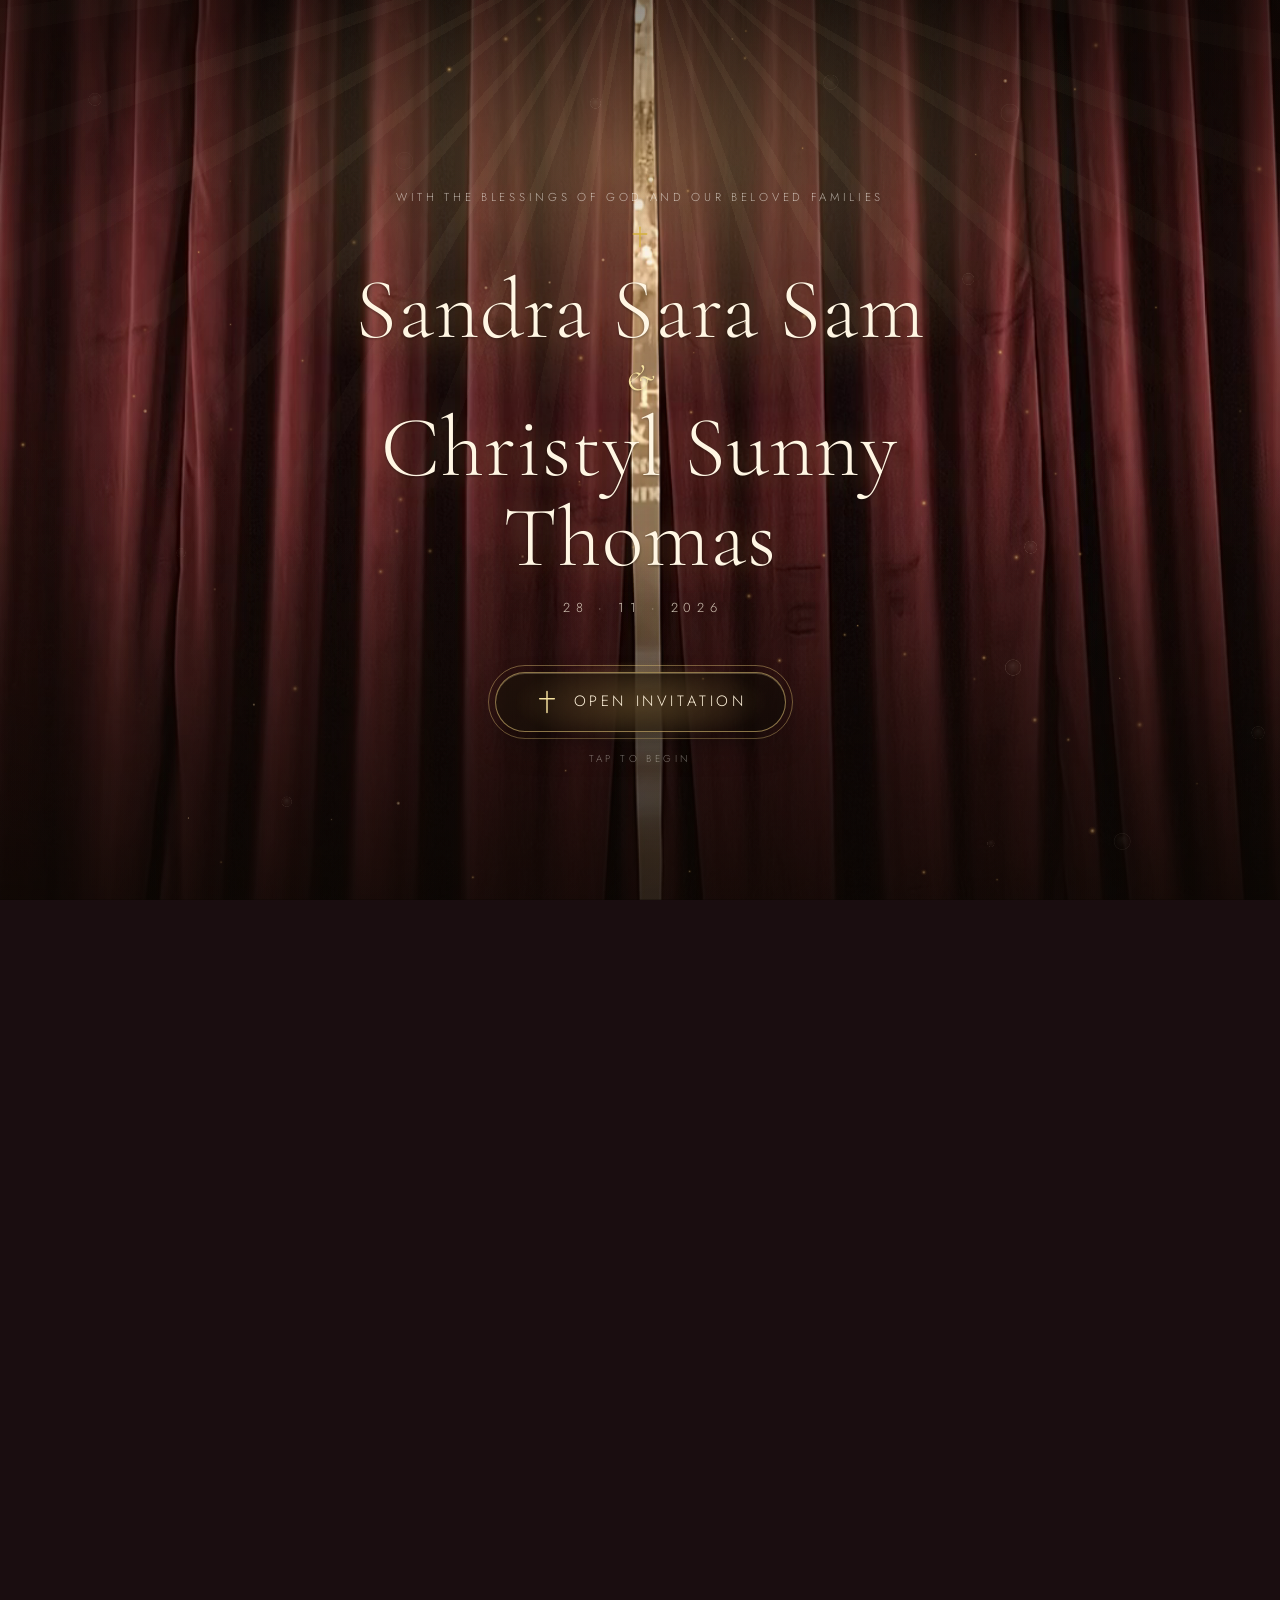
==== index.html @ 764ce311 "first" ====
<!DOCTYPE html>
<html lang="en">

<head>
  <meta charset="UTF-8">
  <meta name="viewport" content="width=device-width, initial-scale=1, viewport-fit=cover">
  <meta name="theme-color" content="#1B0E10">
  <title>Sandra Sara Sam &amp; Christyl Sunny Thomas — Wedding Invitation</title>
  <meta name="description"
    content="With the blessings of God and our beloved families. You are cordially invited to celebrate the wedding of Sandra Sara Sam &amp; Christyl Sunny Thomas on Saturday, 28 November 2026 at Eden Garden Convention Centre, Mallappally.">

  <!-- Social share preview (WhatsApp / Facebook / Telegram / iMessage) -->
  <meta property="og:type" content="website">
  <meta property="og:site_name" content="Sandra Sara Sam &amp; Christyl Sunny Thomas">
  <meta property="og:title" content="Sandra Sara Sam &amp; Christyl Sunny Thomas — Wedding Invitation">
  <meta property="og:description" content="Saturday, 28 November 2026 · Mallappally">
  <meta property="og:url" content="https://sandra-christyl.vercel.app/">
  <meta property="og:image" content="https://sandra-christyl.vercel.app/OG.jpg">
  <meta property="og:image:secure_url" content="https://sandra-christyl.vercel.app/OG.jpg">
  <meta property="og:image:type" content="image/jpeg">
  <meta property="og:image:width" content="1200">
  <meta property="og:image:height" content="630">
  <meta property="og:image:alt" content="Sandra Sara Sam and Christyl Sunny Thomas — Wedding Invitation">
  <meta name="twitter:card" content="summary_large_image">
  <meta name="twitter:title" content="Sandra Sara Sam &amp; Christyl Sunny Thomas — Wedding Invitation">
  <meta name="twitter:description" content="Saturday, 28 November 2026 · Mallappally">
  <meta name="twitter:image" content="https://sandra-christyl.vercel.app/OG.jpg">
  <link rel="image_src" href="https://sandra-christyl.vercel.app/OG.jpg">
  <link rel="apple-touch-icon" href="">

  <link rel="preconnect" href="https://fonts.googleapis.com">
  <link rel="preconnect" href="https://fonts.gstatic.com" crossorigin>
  <link rel="stylesheet"
    href="https://fonts.googleapis.com/css2?family=Cormorant+Garamond:ital,wght@0,300;0,400;0,500;0,600;1,300;1,400&family=Marcellus&family=Jost:wght@200;300;400;500&display=swap">

  <!-- Critical media only: cover, intro video, hero -->
  <link rel="preload" as="image" href="hero-ng.png" fetchpriority="high">
  <link rel="preload" as="video" href="assets/video/reveal.mp4" type="video/mp4">

  <link rel="stylesheet" href="css/style.css">
  <link rel="stylesheet" href="css/scenes.css">
</head>

<body class="is-locked">

  <!-- ============================================================
     ICON SPRITE  ·  all decorative motifs are inline SVG
     Christian motifs: cross, dove, church, olive branch, bible,
     rings, calendar, clock, pin, phone, bell, pillar, leaf
     ============================================================ -->
  <svg class="sprite" aria-hidden="true" focusable="false">
    <defs>
      <symbol id="i-cross" viewBox="0 0 64 64">
        <path d="M32 6v52M14 24h36" />
      </symbol>

      <symbol id="i-dove" viewBox="0 0 64 64">
        <path d="M8 30c6-10 16-14 24-10-2-6 2-12 8-13-2 6 0 10 4 12 6 3 9 9 7 15-3 9-14 14-25 12" />
        <path d="M26 34c-6 4-13 5-18 3 4-3 6-6 6-10" />
        <circle cx="38" cy="18" r="1.6" fill="currentColor" stroke="none" />
      </symbol>

      <symbol id="i-church" viewBox="0 0 64 64">
        <path d="M32 6v8M28 10h8" />
        <path d="M32 14l16 14v28H16V28z" />
        <path d="M16 42h32M24 56V40h16v16" />
        <path d="M29 30h6v8h-6z" />
      </symbol>

      <symbol id="i-olive" viewBox="0 0 64 64">
        <path d="M6 32c10-14 24-20 40-18-4 16-16 26-32 28-5-2-8-5-8-10z" />
        <circle cx="18" cy="30" r="2.6" />
        <circle cx="27" cy="24" r="2.6" />
        <circle cx="36" cy="19" r="2.6" />
        <circle cx="14" cy="38" r="2.6" />
      </symbol>

      <symbol id="i-bell" viewBox="0 0 64 64">
        <path d="M32 10c-10 0-16 7-16 20 0 7-3 10-6 12h44c-3-2-6-5-6-12 0-13-6-20-16-20z" />
        <path d="M26 44a6 6 0 0 0 12 0" />
        <path d="M32 6v4" />
      </symbol>

      <symbol id="i-leaf" viewBox="0 0 64 64">
        <path d="M53 9C30.6 11.2 14.2 25.6 12 48c0 4.2 2 6.3 5.2 6.3C37.6 52.1 51 36 53 9z" />
        <path d="M53 9L17.2 54.3" />
        <path d="M45 16.5l-6.5 14.2M36.8 20.8l-6.5 14.2M28.6 26.4l-5.6 12.6" />
      </symbol>

      <symbol id="i-ring" viewBox="0 0 64 64">
        <circle cx="23" cy="34" r="14" />
        <circle cx="41" cy="34" r="14" />
      </symbol>

      <symbol id="i-calendar" viewBox="0 0 64 64">
        <rect x="9" y="14" width="46" height="42" rx="5" />
        <path d="M9 27h46M21 8v11M43 8v11" />
        <circle cx="22" cy="38" r="2.4" fill="currentColor" stroke="none" />
        <circle cx="32" cy="38" r="2.4" fill="currentColor" stroke="none" />
        <circle cx="42" cy="38" r="2.4" fill="currentColor" stroke="none" />
      </symbol>

      <symbol id="i-clock" viewBox="0 0 64 64">
        <circle cx="32" cy="32" r="24" />
        <path d="M32 17v16l11 7" />
      </symbol>

      <symbol id="i-pin" viewBox="0 0 64 64">
        <path d="M32 58s18-17.4 18-30A18 18 0 1014 28c0 12.6 18 30 18 30z" />
        <circle cx="32" cy="27" r="6.5" />
      </symbol>

      <symbol id="i-phone" viewBox="0 0 64 64">
        <path
          d="M22 8l8 12-6 6c3.4 7 8.6 12.2 15.6 15.6l6-6 12 8-4 8c-1.6 3.2-5 4.6-9 3.6C29 51.6 12.4 35 8.4 17.4 7.4 13.4 8.8 10 12 8.4z" />
      </symbol>

      <symbol id="i-pillar" viewBox="0 0 64 64">
        <path d="M16 54h32M20 54V24M44 54V24M16 24h32M18 18h28M16 18h32" />
        <path d="M32 6v12M27 11h10" />
      </symbol>

      <symbol id="i-bible" viewBox="0 0 64 64">
        <path d="M32 14c-6-4-14-5-22-3v38c8-2 16-1 22 3 6-4 14-5 22-3V11c-8-2-16-1-22 3z" />
        <path d="M32 14v38" />
        <path d="M32 24h-1M32 32h-1" />
      </symbol>
    </defs>
  </svg>


  <!-- ============================================================
     GLOBAL PARTICLE FIELD  ·  landing → footer
     ============================================================ -->
  <canvas id="particles" aria-hidden="true"></canvas>


  <!-- ============================================================
     1 · LANDING COVER
     ============================================================ -->
  <section id="landing" class="scene--screen" aria-label="Wedding invitation cover">
    <div class="landing-media">
      <img id="coverImg" class="cover-img section-bg" src="invitation.png" alt="" decoding="async"
        fetchpriority="high">
      <div class="cover-fallback" aria-hidden="true"></div>
    </div>

    <div class="rays rays--warm" aria-hidden="true"></div>
    <div class="vignette" aria-hidden="true"></div>
    <div class="temple-glow" aria-hidden="true"></div>
    <div class="section-overlay landing-overlay" aria-hidden="true"></div>

    <div class="landing-inner section-content">
      <p class="landing-eyebrow">
        <span class="en">WITH THE BLESSINGS OF GOD AND OUR BELOVED FAMILIES</span>
      </p>

      <div class="divider divider--sm" aria-hidden="true">
        <span class="divider-line"></span>
        <svg class="ico" aria-hidden="true">
          <use href="#i-cross"></use>
        </svg>
        <span class="divider-line"></span>
      </div>

      <h1 class="landing-names">
        <span class="n">Sandra Sara Sam</span>
        <span class="amp">&amp;</span>
        <span class="n">Christyl Sunny Thomas</span>
      </h1>

      <p class="landing-date">28 · 11 · 2026</p>

      <button id="openBtn" class="btn-open" type="button">
        <span class="btn-open__glow" aria-hidden="true"></span>
        <span class="btn-open__ring" aria-hidden="true"></span>
        <span class="btn-open__inner">
          <svg class="ico btn-open__lamp" aria-hidden="true">
            <use href="#i-cross"></use>
          </svg>
          <span class="btn-open__label">
            <span class="btn-open__en">Open Invitation</span>
          </span>
        </span>
        <span class="btn-open__shimmer" aria-hidden="true"></span>
      </button>

      <p class="landing-hint" aria-hidden="true">Tap to begin</p>
    </div>
  </section>


  <!-- ============================================================
     2 · INVITATION REVEAL VIDEO
     ============================================================ -->
  <section id="reveal" aria-hidden="true">
    <video id="revealVideo" muted playsinline webkit-playsinline preload="auto" disablepictureinpicture
      controlslist="nodownload noplaybackrate noremoteplayback">
      <source src="assets/video/reveal.mp4" type="video/mp4">
    </video>
    <div class="reveal-fade" aria-hidden="true"></div>
    <button id="skipBtn" class="btn-skip" type="button" hidden>Skip</button>
  </section>


  <!-- ============================================================
     3 · THE SITE
     ============================================================ -->
  <main id="site">

    <!-- ---------- HERO ---------- -->
    <section id="hero" class="scene scene--screen scene--hero" aria-busy="true">
      <div class="hero-bg" id="heroBg"></div>
      <div class="hero-scrim" aria-hidden="true"></div>

      <div class="hero-content">
        <p class="hero-verse">&ldquo;I have found the one whom my soul loves&rdquo;<br><span>— Song of Solomon 3:4</span></p>
        <p class="hero-eyebrow">With Grace of God,<br>together with their families</p>
        <h1 class="hero-names">Sandra Sara Sam<span class="amp">&amp;</span><span class="hero-names__rest">Christyl Sunny <br> Thomas</span></h1>
        <p class="hero-date">28 November 2026 &nbsp;·&nbsp; Saturday</p>
        <p class="hero-tag">are uniting in Holy Matrimony, and we request your presence &amp; blessing</p>
        <a class="hero-cta" href="#details" aria-label="Scroll to invitation">
          <span class="hero-cta__text">View Invitation</span>
          <svg class="hero-cta__arrow" width="18" height="18" viewBox="0 0 24 24" fill="none" stroke="currentColor" stroke-width="2" stroke-linecap="round" stroke-linejoin="round"><path d="M12 5v14"/><path d="m19 12-7 7-7-7"/></svg>
        </a>
      </div>

      <a class="scroll-indicator" href="#details" aria-label="Scroll to wedding details">
        <span class="scroll-indicator__word">Scroll</span>
        <span class="scroll-indicator__rail"><span class="scroll-indicator__dot"></span></span>
      </a>
    </section> 


    <!-- ---------- WEDDING DETAILS ---------- -->
    <section id="details" class="scene scene--flow scene--ivory">
      <img class="section-bg" src="assets/images/decorations/wash-ivory.svg" alt="" loading="lazy" decoding="async">
      <div class="section-overlay" aria-hidden="true"></div>
      <div class="section-content">

        <div class="sec-head reveal">
          <p class="kicker">With Joy &amp; Gratitude</p>
          <h2 class="sec-title">The Invitation</h2>
          <div class="divider" aria-hidden="true">
            <span class="divider-line"></span>
            <svg class="ico" aria-hidden="true">
              <use href="#i-cross"></use>
            </svg>
            <span class="divider-line"></span>
          </div>
        </div>

        <blockquote class="verse-card reveal" data-delay="1">
          <svg class="ico verse-card__icon" aria-hidden="true">
            <use href="#i-bible"></use>
          </svg>
          <p class="verse-en">“I have found the one whom my soul loves”</p>
          <cite class="verse-ref">— Song of Solomon 3:4 —</cite>
        </blockquote>

        <p class="lede reveal" data-delay="1">
          With the blessings of God and the joy of two families coming together, Mr.&nbsp;Sam Mathew &amp; Mrs.&nbsp;Reena Sam cordially invite you with your family to celebrate the wedding of their beloved daughter <em>Sandra Sara Sam</em> with <em>Christyl Sunny Thomas</em> (son of Mr.&nbsp;Sunny Thomas &amp; Mrs.&nbsp;Ponnu Sunny).<br><br>
          What began as a quiet spark evolved into a bond built on shared dreams, endless laughter, and unwavering love. Having chosen each other to walk hand in hand through all of life's chapters, <em>Sandra</em> and <em>Christyl</em> now begin their greatest adventure yet—with the wholehearted love and blessings of both their families.<br><br>
          Your gracious presence, prayers, and blessings as they exchange their vows will make their celebration truly unforgettable.
        </p>

        <ul class="facts">
          <li class="fact reveal" data-delay="1">
            <svg class="ico" aria-hidden="true">
              <use href="#i-calendar"></use>
            </svg>
            <span class="fact-k">Wedding Day</span>
            <span class="fact-v">Saturday, 28 November 2026</span>
            <span class="fact-s">1202 വൃശ്ചികം 12</span>
          </li>
          <li class="fact reveal" data-delay="2">
            <svg class="ico" aria-hidden="true">
              <use href="#i-clock"></use>
            </svg>
            <span class="fact-k">Time</span>
            <span class="fact-v">10:30 AM</span>
            <span class="fact-s">And for reception thereafter</span>
          </li>
          <li class="fact reveal" data-delay="3">
            <svg class="ico" aria-hidden="true">
              <use href="#i-church"></use>
            </svg>
            <span class="fact-k">Venue</span>
            <span class="fact-v">Eden Garden Convention Centre</span>
            <span class="fact-s">Mallappally</span>
          </li>
          <li class="fact reveal" data-delay="4">
            <svg class="ico" aria-hidden="true">
              <use href="#i-ring"></use>
            </svg>
            <span class="fact-k">Engagement</span>
            <span class="fact-v">Monday, 23 November 2026</span>
            <span class="fact-s">5:30 PM onwards · Maniyattu Auditorium, Kumbanad</span>
          </li>
            
        </ul>
            
        </ul>

        <div class="countdown reveal" data-delay="2" aria-label="Countdown to the wedding day">
          <!-- FEATURE 3 · Countdown Pulse Rings -->
          <div class="cd-unit">
            <span class="cd-ring" aria-hidden="true"></span>
            <span class="cd-ring" aria-hidden="true"></span>
            <span class="cd-n" id="cdD">--</span>
            <span class="cd-l">Days</span>
          </div>
          <span class="cd-sep" aria-hidden="true"></span>
          <div class="cd-unit">
            <span class="cd-ring" aria-hidden="true"></span>
            <span class="cd-ring" aria-hidden="true"></span>
            <span class="cd-n" id="cdH">--</span>
            <span class="cd-l">Hours</span>
          </div>
          <span class="cd-sep" aria-hidden="true"></span>
          <div class="cd-unit">
            <span class="cd-ring" aria-hidden="true"></span>
            <span class="cd-ring" aria-hidden="true"></span>
            <span class="cd-n" id="cdM">--</span>
            <span class="cd-l">Minutes</span>
          </div>
          <span class="cd-sep" aria-hidden="true"></span>
          <div class="cd-unit">
            <span class="cd-ring" aria-hidden="true"></span>
            <span class="cd-ring" aria-hidden="true"></span>
            <span class="cd-n" id="cdS">--</span>
            <span class="cd-l">Seconds</span>
          </div>
        </div>

      </div>
    </section>


    <!-- ---------- WEDDING STORY ----------
    <section id="story" class="scene scene--flow scene--beige">
      <img class="section-bg" src="assets/images/decorations/wash-beige.svg" alt="" loading="lazy" decoding="async">
      <div class="section-overlay" aria-hidden="true"></div>
      <div class="section-content">
        <div class="sec-head reveal">
          <p class="kicker">Our Story</p>
          <h2 class="sec-title">Two Families, One Journey</h2>
          <div class="divider" aria-hidden="true">
            <span class="divider-line"></span>
            <svg class="ico" aria-hidden="true">
              <use href="#i-olive"></use>
            </svg>
            <span class="divider-line"></span>
          </div>
          <p class="sec-note">
            Every beautiful beginning starts with faith, family blessings, and the grace of God.
            As two families come together in love, Sandra and Christyl begin a new chapter filled with
            hope, happiness, and lifelong companionship. Surrounded by the warmth of their loved ones,
            they look forward to a journey built on faith, mutual respect, and cherished memories.
          </p>
        </div>

        <div class="story-grid">
          <article class="card card--story reveal" data-delay="1">
            <svg class="ico card-ico" aria-hidden="true">
              <use href="#i-leaf"></use>
            </svg>
            <h3 class="card-title">How It Began</h3>
            <p>Every meaningful journey has a humble beginning. What started as a meeting between two
              families soon became a bond strengthened by shared values, warm conversations, and the
              blessings of elders. With each passing day, the foundation for a beautiful future grew stronger.</p>
          </article>
          <article class="card card--story reveal" data-delay="2">
            <svg class="ico card-ico" aria-hidden="true">
              <use href="#i-church"></use>
            </svg>
            <h3 class="card-title">The Blessing</h3>
            <p>With the love and guidance of their families, and by the grace of God, this union is
              embraced with joy and gratitude. Rooted in faith and celebrated with affection, this
              wedding marks the coming together of two families in a bond that will last a lifetime.</p>
          </article>
          <article class="card card--story reveal" data-delay="3">
            <svg class="ico card-ico" aria-hidden="true">
              <use href="#i-ring"></use>
            </svg>
            <h3 class="card-title">Forever, From Here</h3>
            <p>On Saturday, 28 November 2026, at 10:30 AM, Sandra and Christyl begin their journey as husband
              and wife. As they step into this new chapter, they seek the blessings, love, and prayers
              of everyone who joins them in celebrating this special occasion.</p>
          </article>
        </div>
      </div>
    </section> -->


    <!-- ---------- TIMELINE ---------- -->
    <section id="timeline" class="scene scene--flow scene--ivory">
      <img class="section-bg" src="assets/images/decorations/wash-ivory.svg" alt="" loading="lazy" decoding="async">
      <div class="section-overlay" aria-hidden="true"></div>
      <div class="section-content">
        <div class="sec-head reveal">
          <p class="kicker">The Celebrations</p>
          <h2 class="sec-title">Timeline</h2>
          <div class="divider" aria-hidden="true">
            <span class="divider-line"></span>
            <svg class="ico" aria-hidden="true">
              <use href="#i-cross"></use>
            </svg>
            <span class="divider-line"></span>
          </div>
        </div>

        <ol class="tl">
          <li class="tl-item reveal" data-delay="2">
            <span class="tl-node tl-node--hi" aria-hidden="true"><svg class="ico">
                <use href="#i-church"></use>
              </svg></span>
            <div class="tl-body">
              <p class="tl-date">Saturday, 28 November 2026</p>
              <h3 class="tl-title">Wedding Ceremony</h3>
              <p class="tl-meta">10:30 AM · Eden Garden Convention Centre, Mallappally</p>
              <p class="tl-text">Solemnised with the blessings of God and the sacred vows of holy matrimony, followed by reception thereafter.</p>
            </div>
          </li>

          <li class="tl-item reveal" data-delay="3">
            <span class="tl-node" aria-hidden="true"><svg class="ico">
                <use href="#i-ring"></use>
              </svg></span>
            <div class="tl-body">
              <p class="tl-date">Monday, 23 November 2026</p>
              <h3 class="tl-title">Engagement</h3>
              <p class="tl-meta">5:30 PM onwards · Maniyattu Auditorium, Kumbanad</p>
              <p class="tl-text">A joyful celebration to mark the engagement of Sandra and Christyl, followed by reception thereafter.</p>
            </div>
          </li>
        </ol>
      </div>
    </section>


    <!-- ---------- BRIDE & GROOM ---------- -->
    <section id="couple" class="scene scene--flow scene--dark">
      <img class="section-bg" src="assets/images/decorations/wash-dark.svg" alt="" loading="lazy" decoding="async">
      <div class="section-overlay" aria-hidden="true"></div>
      <div class="section-content">
        <div class="sec-head reveal">
          <p class="kicker">With Joy</p>
          <h2 class="sec-title">Bride &amp; Groom</h2>
          <div class="divider divider--light" aria-hidden="true">
            <span class="divider-line"></span>
            <svg class="ico" aria-hidden="true">
              <use href="#i-cross"></use>
            </svg>
            <span class="divider-line"></span>
          </div>
        </div>

        <div class="couple-grid">
          <article class="person card card--person reveal" data-delay="1">
            <p class="person-role">The Groom</p>
            <h3 class="person-name">Christyl Sunny Thomas</h3>
            <p class="person-line">Son of Mr.&nbsp;Sunny&nbsp;Thomas&nbsp;&amp;&nbsp;Mrs.&nbsp;Ponnu&nbsp;Sunny</p>
            <p class="person-place">Vadakkedathu House, Kangazha PO, Kottayam</p>
          </article>

          <!-- FEATURE 5 · Animated Heart Ornament -->
          <div class="couple-heart" aria-hidden="true">
            <span class="couple-heart__vine"></span>
            <svg class="couple-heart__svg" viewBox="0 0 24 24" fill="currentColor" xmlns="http://www.w3.org/2000/svg">
              <path d="M12 21.35l-1.45-1.32C5.4 15.36 2 12.28 2 8.5 2 5.42 4.42 3 7.5 3c1.74 0 3.41.81 4.5 2.09C13.09 3.81 14.76 3 16.5 3 19.58 3 22 5.42 22 8.5c0 3.78-3.4 6.86-8.55 11.54L12 21.35z"/>
            </svg>
            <span class="couple-heart__text">&amp;</span>
            <span class="couple-heart__vine"></span>
          </div>

          <article class="person card card--person reveal" data-delay="2">
            <p class="person-role">The Bride</p>
            <h3 class="person-name">Sandra Sara Sam</h3>
            <p class="person-line">Daughter of Mr.&nbsp;Sam&nbsp;Mathew&nbsp;&amp;&nbsp;Mrs.&nbsp;Reena&nbsp;Sam</p>
            <p class="person-place">Chellathu Nellimoottil (House), Kadapra. PO, Kumbanad</p>
          </article>
        </div>
      </div>
    </section>


    <!-- ---------- PARENTS & FAMILY ---------- -->
    <section id="family" class="scene scene--flow scene--beige">
      <img class="section-bg" src="assets/images/decorations/wash-beige.svg" alt="" loading="lazy" decoding="async">
      <div class="section-overlay" aria-hidden="true"></div>
      <div class="section-content">
        <div class="sec-head reveal">
          <p class="kicker">With Love &amp; Prayers</p>
          <h2 class="sec-title">Parents &amp; Family</h2>
          <div class="divider" aria-hidden="true">
            <span class="divider-line"></span>
            <svg class="ico" aria-hidden="true">
              <use href="#i-bible"></use>
            </svg>
            <span class="divider-line"></span>
          </div>
        </div>

        <div class="family-grid">
          <article class="card card--family reveal" data-delay="1">
            <svg class="ico card-ico" aria-hidden="true">
              <use href="#i-church"></use>
            </svg>
            <p class="family-tag">Bride's Family</p>
            <h3 class="family-name">Mr. Sam Mathew &amp; Mrs. Reena Sam</h3>
            <p class="family-amp">Parents of the Bride</p>
            <p class="family-home">Chellathu Nellimoottil (House), Kadapra. PO, Kumbanad</p>
            <p class="family-ml">Sharing the happiness: Sanvia &amp; Immanuel</p>
          </article>

          <article class="card card--family reveal" data-delay="2">
            <svg class="ico card-ico" aria-hidden="true">
              <use href="#i-church"></use>
            </svg>
            <p class="family-tag">Groom's Family</p>
            <h3 class="family-name">Mr. Sunny Thomas &amp; Mrs. Ponnu Sunny</h3>
            <p class="family-amp">Parents of the Groom</p>
            <p class="family-home">Vadakkedathu House, Kangazha PO, Kottayam</p>
          </article>
        </div>

        <p class="family-foot reveal" data-delay="3">
          Together with their families, relatives and well-wishers.
        </p>
      </div>
    </section>


    <!-- ---------- WEDDING CEREMONY ---------- -->
    <section id="ceremony" class="scene scene--flow scene--ivory">
      <img class="section-bg" src="assets/images/decorations/wash-ivory.svg" alt="" loading="lazy" decoding="async">
      <div class="section-overlay" aria-hidden="true"></div>
      <div class="section-content">
        <div class="sec-head reveal">
          <p class="kicker">Holy Matrimony</p>
          <h2 class="sec-title">Wedding Ceremony</h2>
          <div class="divider" aria-hidden="true">
            <span class="divider-line"></span>
            <svg class="ico" aria-hidden="true">
              <use href="#i-cross"></use>
            </svg>
            <span class="divider-line"></span>
          </div>
        </div>

        <div class="temple-card reveal" data-delay="1">
          <span class="temple-card__roof" aria-hidden="true"></span>
          <div class="temple-card__body">
            <svg class="ico temple-card__crest" aria-hidden="true">
              <use href="#i-church"></use>
            </svg>
            <p class="tc-eyebrow">Ceremony Time</p>
            <h3 class="tc-day">Saturday</h3>
            <p class="tc-date">28 November 2026</p>
            <p class="tc-ml">1202 വൃശ്ചികം 12</p>

            <div class="tc-rule" aria-hidden="true"></div>

            <dl class="tc-list">
              <div class="tc-row">
                <dt><svg class="ico">
                    <use href="#i-clock"></use>
                  </svg> Time</dt>
                <dd>10:30 AM</dd>
              </div>
              <div class="tc-row">
                <dt><svg class="ico">
                    <use href="#i-pin"></use>
                  </svg> Venue</dt>
                <dd>Eden Garden Convention Centre<br>
                  <span class="muted">Mallappally</span></dd>
              </div>
              <div class="tc-row">
                <dt><svg class="ico">
                    <use href="#i-bible"></use>
                  </svg> Rituals</dt>
                <dd>Holy Matrimony Service &amp; Reception Thereafter</dd>
              </div>
            </dl>

            <a class="btn btn--gold" target="_blank" rel="noopener"
              href="https://www.google.com/maps/search/?api=1&query=Eden+Garden+Convention+Centre+Mallappally">
              <svg class="ico">
                <use href="#i-pin"></use>
              </svg> Open in Maps
            </a>
          </div>
          <span class="temple-card__base" aria-hidden="true"></span>
        </div>
      </div>
    </section>


    <!-- ---------- ENGAGEMENT ---------- -->
    <section id="reception" class="scene scene--flow scene--dark">
      <img class="section-bg" src="assets/images/decorations/wash-dark.svg" alt="" loading="lazy" decoding="async">
      <div class="section-overlay" aria-hidden="true"></div>
      <div class="section-content">
        <div class="sec-head reveal">
          <p class="kicker">The Betrothal</p>
          <h2 class="sec-title">Engagement</h2>
          <div class="divider divider--light" aria-hidden="true">
            <span class="divider-line"></span>
            <svg class="ico" aria-hidden="true">
              <use href="#i-ring"></use>
            </svg>
            <span class="divider-line"></span>
          </div>
        </div>

        <div class="lux-card reveal" data-delay="1">
          <div class="lux-card__col">
            <p class="lux-eyebrow">You are cordially invited</p>
            <h3 class="lux-day">Monday</h3>
            <p class="lux-date">23 November 2026</p>
            <p class="lux-time">AT 5:30 PM ONWARDS</p>
          </div>
          <span class="lux-card__rule" aria-hidden="true"></span>
          <div class="lux-card__col">
            <p class="lux-k"><svg class="ico">
                <use href="#i-pin"></use>
              </svg> Venue</p>
            <p class="lux-v">Maniyattu Auditorium</p>
            <p class="lux-sub">Kumbanad</p>
            <p class="lux-note">Invite you with your family to celebrate the engagement of our beloved daughter Sandra Sara Sam with Christyl Sunny Thomas, and for reception thereafter.</p>
            <a class="btn btn--outline-gold" target="_blank" rel="noopener"
              href="https://www.google.com/maps/search/?api=1&query=Maniyattu+Auditorium+Kumbanad">
              <svg class="ico">
                <use href="#i-pin"></use>
              </svg> Open in Maps
            </a>
          </div>
        </div>
      </div>
    </section>


    <!-- ---------- GALLERY ----------
    <section id="gallery" class="scene scene--flow scene--ivory">
      <img class="section-bg" src="assets/images/decorations/wash-ivory.svg" alt="" loading="lazy" decoding="async">
      <div class="section-overlay" aria-hidden="true"></div>
      <div class="gallery-rays" aria-hidden="true"></div>
      <div class="section-content">
        <div class="sec-head reveal">
          <p class="kicker">Moments</p>
          <h2 class="sec-title">Gallery</h2>
          <div class="divider" aria-hidden="true">
            <span class="divider-line"></span>
            <svg class="ico" aria-hidden="true">
              <use href="#i-leaf"></use>
            </svg>
            <span class="divider-line"></span>
          </div>
          <p class="sec-note gallery-lede">A few cherished frames from our journey together.</p>
        </div>

        <div class="photo-wall-stage">
          <div class="photo-wall__fx" aria-hidden="true">
            <span class="photo-decor photo-decor--spark a"></span>
            <span class="photo-decor photo-decor--spark b"></span>
            <span class="photo-decor photo-decor--petal d"></span>
            <span class="photo-decor photo-decor--dot f"></span>
            <span class="photo-decor photo-decor--ray h"></span>
          </div>

          <div class="photo-wall" id="photoWall" aria-label="Wedding photographs">
            <!-- <figure class="photo-card photo-card--lg" data-enter="left" data-speed="0.05"
              style="--rot:-3.2deg;--nudge-y:16px;--scale:1;--drift-delay:0s;">
              <div class="photo-card__inner">
                <div class="photo-card__paper">
                  <img loading="lazy" decoding="async" src="assets/images/gallery/couple-01.jpg"
                    data-placeholder="Photo 01" alt="Ashik Thomas and Irine Mariya Anto — cherished moment">
                </div>
              </div>
            </figure> -->
<!-- 
            <figure class="photo-card photo-card--lg" data-enter="right" data-speed="-0.06"
              style="--rot:3.6deg;--nudge-y:-10px;--scale:1.02;--drift-delay:.6s;">
              <div class="photo-card__inner">
                <div class="photo-card__paper">
                  <img loading="lazy" decoding="async" src="assets/images/gallery/couple-02.jpg"
                    data-placeholder="Photo 02" alt="Ashik Thomas and Irine Mariya Anto — portrait">
                </div>
              </div>
            </figure>
          </div>
        </div>
      </div>
    </section>  -->


    <!-- ---------- RSVP ----------
    <section id="rsvp" class="scene scene--flow scene--beige">
      <img class="section-bg" src="assets/images/decorations/wash-beige.svg" alt="" loading="lazy" decoding="async">
      <div class="section-overlay" aria-hidden="true"></div>
      <div class="section-content">
        <div class="sec-head reveal">
          <p class="kicker">Kindly Respond By 20 November 2026</p>
          <h2 class="sec-title">RSVP</h2>
          <div class="divider" aria-hidden="true">
            <span class="divider-line"></span>
            <svg class="ico" aria-hidden="true">
              <use href="#i-bell"></use>
            </svg>
            <span class="divider-line"></span>
          </div>
        </div>

        <div class="rsvp-card reveal" data-delay="1">
          <span class="rsvp-card__corner rsvp-card__corner--tl" aria-hidden="true"></span>
          <span class="rsvp-card__corner rsvp-card__corner--tr" aria-hidden="true"></span>
          <span class="rsvp-card__corner rsvp-card__corner--bl" aria-hidden="true"></span>
          <span class="rsvp-card__corner rsvp-card__corner--br" aria-hidden="true"></span>

           Decorative star -->
          <!-- <span class="rsvp-star" aria-hidden="true">✦</span>

          <form id="rsvpForm" class="rsvp-form" autocomplete="on" novalidate>
            <div class="rsvp-field">
              <label class="rsvp-label" for="rsvpName">Full Name <span class="rsvp-req">*</span></label>
              <input id="rsvpName" class="rsvp-input" type="text" name="name" placeholder="Your full name" required autocomplete="name">
            </div>

            <div class="rsvp-field">
              <label class="rsvp-label" for="rsvpMobile">Mobile Number <span class="rsvp-req">*</span></label>
              <input id="rsvpMobile" class="rsvp-input" type="tel" name="mobile" placeholder="+91 00000 00000" required autocomplete="tel">
            </div>

            <div class="rsvp-field">
              <label class="rsvp-label" for="rsvpEmail">Email <span class="rsvp-opt">(Optional)</span></label>
              <input id="rsvpEmail" class="rsvp-input" type="email" name="email" placeholder="you@example.com" autocomplete="email">
            </div>

            <div class="rsvp-field">
              <label class="rsvp-label" for="rsvpSide">Bride Side / Groom Side</label>
              <div class="rsvp-select-wrap">
                <select id="rsvpSide" class="rsvp-select" name="side">
                  <option value="Bride Side">Bride Side</option>
                  <option value="Groom Side">Groom Side</option>
                </select>
                <svg class="rsvp-select-arrow" viewBox="0 0 24 24" fill="none" stroke="currentColor" stroke-width="2.4" stroke-linecap="round" stroke-linejoin="round"><polyline points="6 9 12 15 18 9"></polyline></svg>
              </div>
            </div>

            <fieldset class="rsvp-field rsvp-fieldset">
              <legend class="rsvp-label">Will Attend?</legend>
              <div class="rsvp-radios">
                <label class="rsvp-radio">
                  <input type="radio" name="attend" value="Yes, joyfully accepting" checked>
                  <span class="rsvp-radio__mark"></span>
                  <span class="rsvp-radio__text">Yes, joyfully accepting</span>
                </label>
                <label class="rsvp-radio">
                  <input type="radio" name="attend" value="Regretfully declining">
                  <span class="rsvp-radio__mark"></span>
                  <span class="rsvp-radio__text">Regretfully declining</span>
                </label>
              </div>
            </fieldset>

            <div class="rsvp-field">
              <label class="rsvp-label" for="rsvpGuests">Number of Guests</label>
              <input id="rsvpGuests" class="rsvp-input" type="number" name="guests" min="1" max="20" value="1">
            </div>

            <button id="rsvpSubmit" class="btn btn--gold rsvp-btn" type="submit">
              <svg class="ico" aria-hidden="true"><use href="#i-bell"></use></svg>
              Send RSVP
            </button>
          </form>
        </div>
      </div>
    </section>  -->


    <!-- ---------- THANK YOU ---------- -->
    <section id="thankyou" class="scene scene--flow scene--finale">
      <img class="section-bg" src="assets/images/decorations/wash-finale.svg" alt="" loading="lazy" decoding="async">
      <div class="section-overlay" aria-hidden="true"></div>
      <div class="section-content section-content--center">
        <div class="finale-glow" aria-hidden="true"></div>
        <div class="finale-stage" id="finaleStage">
          <p class="finale-fallback" id="finaleFallback">THANK YOU</p>
        </div>
        <p class="finale-sub reveal">for being a part of our story</p>
        <p class="finale-ml reveal" data-delay="1">With Love &amp; Gratitude</p>
      </div>
    </section>


    <!-- ---------- FOOTER ---------- -->
    <footer id="footer" class="scene scene--flow scene--finale footer">
      <img class="section-bg" src="assets/images/decorations/wash-finale.svg" alt="" loading="lazy" decoding="async">
      <div class="section-overlay" aria-hidden="true"></div>
      <div class="section-content section-content--center">
        <!-- FEATURE 6 · Footer Sparkles around the cross -->
        <span class="footer-sparkles" aria-hidden="true">
          <svg class="ico footer-crest" aria-hidden="true">
            <use href="#i-cross"></use>
          </svg>
          <span class="sparkle" style="--st:-28px; --sl:50%;  --sw:5px; --sd:2.2s; --sdelay:0s;"></span>
          <span class="sparkle" style="--st:50%;  --sl:-28px; --sw:4px; --sd:2.8s; --sdelay:0.6s;"></span>
          <span class="sparkle" style="--st:50%;  --sl:128%;  --sw:5px; --sd:2.4s; --sdelay:1.1s;"></span>
          <span class="sparkle" style="--st:120%;  --sl:50%;  --sw:4px; --sd:2.0s; --sdelay:0.3s;"></span>
          <span class="sparkle" style="--st:-20px; --sl:20%;  --sw:3px; --sd:3.1s; --sdelay:0.8s;"></span>
          <span class="sparkle" style="--st:-20px; --sl:80%;  --sw:3px; --sd:2.6s; --sdelay:1.5s;"></span>
        </span>
        <p class="footer-blessing">With the Blessings of God</p>
        <p class="footer-bless-en">
          May the Lord bless this union with health, harmony, peace and happiness
          for a lifetime.
        </p>
         
        <p class="footer-names">Sandra Sara Sam <span>&amp;</span> Christyl Sunny Thomas</p>
        <p class="footer-date">28 November 2026 · Mallappally</p>
        <p class="footer-fine">Sharing the Happiness</p>
        <p class="footer-fine">Sanvia &amp; Immanuel</p>
      </div>
    </footer>

  </main>

  <noscript>
    <style>
      #landing,
      #reveal {
        display: none !important
      }

      #site {
        opacity: 1 !important;
        visibility: visible !important
      }

      body {
        overflow: auto !important
      }

      .scene--hero {
        opacity: 1 !important;
        visibility: visible !important
      }

      .scene--hero .section-bg,
      .scene--hero .section-content {
        opacity: 1 !important;
        transform: none !important
      }
    </style>
  </noscript>

  <!-- Background Music Audio & Floating Toggle Button -->
  <audio id="bgAudio" src="music.mp3" loop preload="auto"></audio>

  <button id="audioBtn" class="audio-disc" type="button" aria-label="Play music" aria-pressed="false" hidden>
    <span class="audio-disc__glow" aria-hidden="true"></span>
    <span class="audio-disc__ring" aria-hidden="true"></span>
    <span class="audio-disc__platter" aria-hidden="true">
      <span class="audio-disc__grooves"></span>
      <span class="audio-disc__hub"><span class="audio-disc__mono">S&amp;C</span></span>
    </span>
    <span class="audio-disc__icon" aria-hidden="true">
      <svg class="audio-disc__play" viewBox="0 0 24 24" fill="currentColor"><path d="M8 5v14l11-7z"/></svg>
      <svg class="audio-disc__pause" viewBox="0 0 24 24" fill="currentColor"><path d="M6 19h4V5H6v14zm8-14v14h4V5h-4z"/></svg>
    </span>
  </button>

  <script src="js/particles.js" defer></script>
  <script src="js/main.js" defer></script>
</body>

</html>
---- css/style.css ----
/* ============================================================
   Ashik Thomas & Irine Mariya Anto · Christian Wedding Invitation
   Pure HTML5 + CSS3 + Vanilla JS. No frameworks.
   ============================================================ */

/* ---------- 1 · TOKENS ---------- */
:root {
  --ivory: #FFFDF9;
  --ivory-2: #F9F3E8;
  --beige: #F5EBE0;
  --beige-2: #EBDCCB;
  --gold: #D4AF37;
  --gold-lt: #F6E2A0;
  --gold-dk: #996515;
  --brass: #B8860B;
  --leaf: #325A31;
  --leaf-dk: #1E3B1D;
  --maroon: #7B1C2A;
  --maroon-dk: #480E17;
  --brown: #7A5338;
  --ink: #2C1D18;
  --ink-soft: #5C4639;
  --night: #1A0D10;
  --night-2: #2A161B;

  --gold-foil: linear-gradient(135deg, #FFE699 0%, #D4AF37 50%, #996515 100%);
  --gold-glow: 0 0 24px rgba(212, 175, 55, 0.35);

  --shadow-s: 0 4px 16px rgba(44, 29, 24, .08);
  --shadow-m: 0 14px 38px -12px rgba(44, 29, 24, .25);
  --shadow-l: 0 32px 76px -28px rgba(44, 29, 24, .45);

  --f-display: "Cormorant Garamond", Georgia, "Times New Roman", serif;
  --f-title: "Marcellus", Georgia, serif;
  --f-body: "Jost", "Segoe UI", system-ui, -apple-system, sans-serif;
  --f-ml: "Noto Sans Malayalam", "Nirmala UI", system-ui, sans-serif;

  --wrap: 1120px;
  --pad: clamp(20px, 5vw, 44px);
  --sec-y: clamp(72px, 12vw, 132px);

  --ease: cubic-bezier(.22, .61, .36, 1);
  --ease-soft: cubic-bezier(.4, 0, .2, 1);

  --motif: url("data:image/svg+xml,%3Csvg xmlns='http://www.w3.org/2000/svg' width='72' height='22' viewBox='0 0 72 22'%3E%3Cg fill='none' stroke='%23D4AF37' stroke-width='1' stroke-linecap='round' opacity='.7'%3E%3Cpath d='M0 11h14M58 11h14'/%3E%3Cpath d='M22 11c0-3.6 2.6-6.4 5.6-6.4S33.2 7.4 33.2 11s-2.6 6.4-5.6 6.4S22 14.6 22 11z'/%3E%3Cpath d='M38.8 11c0-3.6 2.6-6.4 5.6-6.4S50 7.4 50 11s-2.6 6.4-5.6 6.4S38.8 14.6 38.8 11z'/%3E%3C/g%3E%3Ccircle cx='36' cy='11' r='1.7' fill='%23D4AF37' opacity='.85'/%3E%3C/svg%3E");
}

/* ---------- 2 · RESET ---------- */
*,
*::before,
*::after {
  box-sizing: border-box
}

html {
  -webkit-text-size-adjust: 100%;
  scroll-behavior: smooth
}

body {
  margin: 0;
  background: var(--night);
  color: var(--ink);
  font-family: var(--f-body);
  font-weight: 300;
  font-size: clamp(15px, 1.05vw + 12px, 17px);
  line-height: 1.75;
  -webkit-font-smoothing: antialiased;
  text-rendering: optimizeLegibility;
  overflow-x: hidden;
}

body.is-locked {
  overflow: hidden;
  height: 100%;
  position: fixed;
  inset: 0;
  width: 100%
}

img,
video,
canvas,
svg {
  display: block;
  max-width: 100%
}

h1,
h2,
h3,
p,
dl,
dd,
ul,
ol,
figure {
  margin: 0
}

ul,
ol {
  list-style: none;
  padding: 0
}

a {
  color: inherit;
  text-decoration: none
}

button {
  font: inherit;
  color: inherit;
  border: 0;
  background: none;
  cursor: pointer
}

::selection {
  background: var(--gold);
  color: #fff
}

.sprite {
  position: absolute;
  width: 0;
  height: 0;
  overflow: hidden
}

/* every symbol uses a 64-unit viewBox, so stroke widths are in those
   units — roughly 3.8 reads as a 1.4px hairline at typical icon sizes */
.ico {
  width: 1em;
  height: 1em;
  flex: none;
  fill: none;
  stroke: currentColor;
  stroke-width: 3.8;
  stroke-linecap: round;
  stroke-linejoin: round;
  overflow: visible;
}

/* ---------- 3 · SHARED BITS ---------- */
.wrap {
  width: 100%;
  max-width: var(--wrap);
  margin-inline: auto;
  padding-inline: var(--pad);
  position: relative;
  z-index: 2
}

.wrap--center {
  text-align: center
}

.divider {
  display: flex;
  align-items: center;
  justify-content: center;
  gap: 14px;
  margin: 18px auto 0;
  max-width: 280px;
  color: var(--maroon);
}

.divider .ico {
  width: 24px;
  height: 24px;
  stroke-width: 3.6;
  opacity: .95;
}

.divider-line {
  height: 1px;
  flex: 1;
  background: linear-gradient(90deg, transparent, rgba(123, 28, 42, .65));
}

.divider-line:last-child {
  background: linear-gradient(270deg, transparent, rgba(123, 28, 42, .65));
}

.divider--sm {
  max-width: 200px;
}

.divider--light {
  color: #FFFFFF;
}

.divider--light .divider-line {
  background: linear-gradient(90deg, transparent, rgba(255, 255, 255, .75));
}

.divider--light .divider-line:last-child {
  background: linear-gradient(270deg, transparent, rgba(255, 255, 255, .75));
}

/* Retain gold divider for landing cover */
#landing .divider {
  color: var(--gold);
}

#landing .divider .divider-line {
  background: linear-gradient(90deg, transparent, rgba(193, 150, 47, .75));
}

#landing .divider .divider-line:last-child {
  background: linear-gradient(270deg, transparent, rgba(193, 150, 47, .75));
}

.mural-border {
  position: absolute;
  left: 0;
  right: 0;
  height: 22px;
  background-image: var(--motif);
  background-repeat: repeat-x;
  background-position: center;
  opacity: .5;
  pointer-events: none
}

.mural-border--top {
  top: 22px
}

.sample {
  display: inline-block;
  vertical-align: middle;
  font-family: var(--f-body);
  font-size: 9px;
  font-weight: 500;
  letter-spacing: .16em;
  text-transform: uppercase;
  padding: 2px 7px;
  margin: 0 4px;
  border-radius: 999px;
  color: #8a2036;
  background: rgba(160, 40, 60, .09);
  border: 1px dashed rgba(160, 40, 60, .5);
  line-height: 1.5;
  white-space: nowrap;
}

.scene--dark .sample,
.scene--finale .sample {
  color: #F2B7C0;
  background: rgba(255, 140, 160, .1);
  border-color: rgba(255, 150, 170, .45)
}

code {
  font-family: ui-monospace, "Cascadia Code", Consolas, monospace;
  font-size: .85em;
  background: rgba(120, 90, 40, .1);
  padding: 2px 6px;
  border-radius: 4px
}

.muted {
  color: var(--ink-soft)
}

/* ---------- 4 · PARTICLE CANVAS ---------- */
#particles {
  position: fixed;
  inset: 0;
  width: 100%;
  height: 100%;
  z-index: 80;
  pointer-events: none;
  opacity: 0;
  transition: opacity 1.4s var(--ease);
  will-change: opacity;
}

#particles.on {
  opacity: 1
}

/* ============================================================
   5 · LANDING COVER  ·  image fills the screen; content fits it
   ============================================================ */
#landing {
  position: fixed;
  inset: 0;
  z-index: 70;
  /* reuse .scene--screen grid from scenes.css when both classes apply;
     also declare here so landing works even if load order shifts */
  width: 100%;
  height: 100svh;
  height: 100vh;
  min-height: 100svh;
  min-height: 100vh;
  display: grid;
  grid-template-columns: var(--hero-safe-side, 11%) minmax(0, 1fr) var(--hero-safe-side, 11%);
  grid-template-rows: var(--hero-safe-top, 22%) minmax(0, 1fr) var(--hero-safe-bottom, 16%);
  overflow: hidden;
  background: #0B0703;
  transition: opacity .42s var(--ease);
  will-change: opacity;
}

#landing.is-opening .btn-open {
  pointer-events: none;
  opacity: .72
}

#landing.is-out {
  opacity: 0;
  pointer-events: none
}

#landing.is-gone {
  display: none
}

.landing-media,
#landing>.rays,
#landing>.vignette,
#landing>.temple-glow,
#landing>.landing-overlay {
  grid-column: 1 / -1;
  grid-row: 1 / -1;
  width: 100%;
  height: 100%;
  pointer-events: none;
}

.landing-media {
  position: relative;
  z-index: 0;
  overflow: hidden
}

.cover-img {
  position: absolute;
  inset: 0;
  width: 100%;
  height: 100%;
  object-fit: cover;
  object-position: center center;
  animation: kenburns 26s var(--ease-soft) infinite alternate;
  will-change: transform;
}

.cover-img.failed {
  display: none
}

.cover-fallback {
  position: absolute;
  inset: 0;
  opacity: 0;
  background:
    radial-gradient(120% 70% at 50% 12%, rgba(255, 226, 164, .36), transparent 62%),
    radial-gradient(80% 55% at 20% 90%, rgba(193, 150, 47, .28), transparent 70%),
    radial-gradient(80% 55% at 82% 84%, rgba(107, 31, 42, .34), transparent 70%),
    linear-gradient(180deg, #2A1B0E 0%, #160E07 55%, #0B0703 100%);
}

.landing-media.fallback-on .cover-fallback {
  opacity: 1
}

@keyframes kenburns {
  from {
    transform: scale(1.04) translate3d(0, 0, 0)
  }

  to {
    transform: scale(1.12) translate3d(0, -1.2%, 0)
  }
}

.vignette {
  position: relative;
  z-index: 2;
  background:
    radial-gradient(115% 78% at 50% 34%, transparent 34%, rgba(11, 7, 3, .35) 82%, rgba(11, 7, 3, .62) 100%),
    linear-gradient(180deg, rgba(10, 6, 3, .35) 0%, transparent 26%, transparent 48%, rgba(10, 6, 3, .55) 100%);
}

.landing-overlay {
  position: relative;
  z-index: 2;
  background: radial-gradient(70% 50% at 50% 45%, transparent 30%, rgba(11, 7, 3, .2) 100%);
}

.temple-glow {
  position: relative;
  z-index: 2;
  pointer-events: none;
  background: radial-gradient(ellipse 55% 40% at 50% 18%, rgba(255, 214, 140, .28), transparent 70%);
  animation: breathe 7.5s var(--ease-soft) infinite;
}

@keyframes breathe {

  0%,
  100% {
    opacity: .55
  }

  50% {
    opacity: 1
  }
}

/* light rays — fill the landing/hero cell */
.rays {
  position: relative;
  z-index: 2;
  pointer-events: none;
  opacity: .28;
  mix-blend-mode: screen;
  overflow: hidden;
}

.rays::before,
.rays::after {
  content: "";
  position: absolute;
  inset: -20%;
  background: repeating-conic-gradient(from 0deg at 50% 8%,
      rgba(255, 226, 168, .20) 0deg 2.2deg,
      transparent 2.2deg 10deg);
  -webkit-mask-image: radial-gradient(65% 78% at 50% 6%, #000, transparent 72%);
  mask-image: radial-gradient(65% 78% at 50% 6%, #000, transparent 72%);
  animation: sweep 46s linear infinite;
  will-change: transform;
}

.rays::after {
  animation-duration: 74s;
  animation-direction: reverse;
  opacity: .6
}

@keyframes sweep {
  to {
    transform: rotate(360deg)
  }
}

.rays--hero {
  opacity: .3
}

.landing-inner {
  color: var(--ivory);
  z-index: 5;
}

.landing-eyebrow {
  display: flex;
  flex-direction: column;
  gap: 6px;
  animation: riseIn 1.5s .35s var(--ease) both
}

.landing-eyebrow .ml {
  font-family: var(--f-ml);
  font-size: clamp(14px, 3.6vw, 18px);
  color: var(--gold-lt);
  letter-spacing: .02em
}

.landing-eyebrow .en {
  font-size: clamp(9.5px, 2.4vw, 11.5px);
  letter-spacing: .32em;
  text-transform: uppercase;
  color: rgba(251, 247, 239, .62)
}

.landing-inner .divider {
  animation: riseIn 1.5s .6s var(--ease) both
}

.landing-names {
  margin-top: 16px;
  font-family: var(--f-display);
  font-weight: 300;
  font-size: clamp(38px, 11.5vw, 86px);
  line-height: 1.05;
  letter-spacing: .01em;
  display: flex;
  flex-direction: column;
  align-items: center;
  gap: 2px;
  color: #FFF6E3;
  text-shadow: 0 2px 30px rgba(255, 196, 110, .32), 0 1px 3px rgba(0, 0, 0, .4);
}

.landing-names .n {
  animation: riseIn 1.6s .8s var(--ease) both
}

.landing-names .n:last-child {
  animation-delay: 1.05s
}

.landing-names .amp {
  font-family: var(--f-display);
  font-style: italic;
  font-size: .44em;
  color: var(--gold-lt);
  opacity: .9;
  margin: 2px 0;
  animation: riseIn 1.6s .95s var(--ease) both;
}

.landing-date {
  margin-top: 14px;
  font-size: clamp(11px, 3vw, 13px);
  letter-spacing: .44em;
  text-indent: .44em;
  color: rgba(255, 246, 227, .78);
  animation: riseIn 1.6s 1.25s var(--ease) both;
}

@keyframes riseIn {
  from {
    opacity: 0;
    transform: translate3d(0, 22px, 0)
  }

  to {
    opacity: 1;
    transform: none
  }
}

/* ---------- Open Invitation button ---------- */
.btn-open {
  position: relative;
  margin-top: clamp(34px, 7vw, 52px);
  padding: 0;
  border-radius: 999px;
  isolation: isolate;
  -webkit-tap-highlight-color: transparent;
  animation: riseIn 1.6s 1.5s var(--ease) both;
  transition: transform .4s var(--ease);
}

.btn-open__inner {
  position: relative;
  z-index: 3;
  display: flex;
  align-items: center;
  gap: 14px;
  padding: 16px clamp(26px, 6vw, 38px);
  border-radius: 999px;
  background: linear-gradient(145deg, rgba(28, 18, 9, .72), rgba(12, 8, 4, .62));
  border: 1px solid rgba(231, 201, 122, .55);
  backdrop-filter: blur(9px);
  -webkit-backdrop-filter: blur(9px);
  box-shadow: inset 0 1px 0 rgba(255, 232, 180, .24), 0 14px 40px -18px rgba(0, 0, 0, .9);
  transition: border-color .4s var(--ease), box-shadow .4s var(--ease);
}

.btn-open__lamp {
  width: 26px;
  height: 26px;
  color: var(--gold-lt);
  stroke-width: 3.6;
  animation: flicker 3.4s ease-in-out infinite
}

@keyframes flicker {

  0%,
  100% {
    opacity: .85;
    filter: drop-shadow(0 0 4px rgba(255, 196, 110, .5))
  }

  45% {
    opacity: 1;
    filter: drop-shadow(0 0 12px rgba(255, 206, 130, .95))
  }

  70% {
    opacity: .9
  }
}

.btn-open__label {
  display: flex;
  flex-direction: column;
  align-items: flex-start;
  line-height: 1.3
}

.btn-open__en {
  font-size: clamp(13px, 3.3vw, 15px);
  letter-spacing: .24em;
  text-transform: uppercase;
  color: #FFF3DC
}

.btn-open__ml {
  font-family: var(--f-ml);
  font-size: clamp(10px, 2.6vw, 11.5px);
  color: rgba(231, 201, 122, .82);
  letter-spacing: .01em
}

.btn-open__glow {
  position: absolute;
  inset: -26px;
  z-index: 1;
  border-radius: 999px;
  background: radial-gradient(closest-side, rgba(255, 200, 110, .42), transparent 74%);
  animation: pulseGlow 3.6s var(--ease-soft) infinite;
}

@keyframes pulseGlow {

  0%,
  100% {
    opacity: .45;
    transform: scale(.94)
  }

  50% {
    opacity: 1;
    transform: scale(1.06)
  }
}

.btn-open__ring {
  position: absolute;
  inset: -7px;
  z-index: 2;
  border-radius: 999px;
  border: 1px solid rgba(231, 201, 122, .42);
  animation: ringOut 3.6s var(--ease-soft) infinite;
}

@keyframes ringOut {
  0% {
    opacity: .75;
    transform: scale(.96)
  }

  70% {
    opacity: 0;
    transform: scale(1.16)
  }

  100% {
    opacity: 0
  }
}

.btn-open__shimmer {
  position: absolute;
  inset: 0;
  z-index: 4;
  border-radius: 999px;
  overflow: hidden;
  pointer-events: none;
  -webkit-mask-image: linear-gradient(#000, #000);
}

.btn-open__shimmer::before {
  content: "";
  position: absolute;
  top: -60%;
  bottom: -60%;
  width: 34%;
  left: -45%;
  background: linear-gradient(100deg, transparent, rgba(255, 240, 205, .5), transparent);
  transform: skewX(-18deg);
  animation: shimmer 4.6s 2.4s var(--ease-soft) infinite;
}

@keyframes shimmer {
  0% {
    left: -45%
  }

  55%,
  100% {
    left: 125%
  }
}

.btn-open:hover {
  transform: translateY(-2px)
}

.btn-open:hover .btn-open__inner {
  border-color: rgba(231, 201, 122, .95);
  box-shadow: inset 0 1px 0 rgba(255, 232, 180, .34), 0 18px 46px -16px rgba(255, 180, 90, .42)
}

.btn-open:active {
  transform: translateY(0) scale(.985)
}

.btn-open:focus-visible {
  outline: 2px solid var(--gold-lt);
  outline-offset: 8px
}

.landing-hint {
  margin-top: 18px;
  font-size: 10px;
  letter-spacing: .34em;
  text-transform: uppercase;
  color: rgba(251, 247, 239, .42);
  animation: riseIn 1.6s 1.9s var(--ease) both, hintFade 3.4s 3s ease-in-out infinite;
}

@keyframes hintFade {

  0%,
  100% {
    opacity: .35
  }

  50% {
    opacity: .85
  }
}

/* ============================================================
   6 · REVEAL VIDEO
   ============================================================ */
#reveal {
  position: fixed;
  inset: 0;
  z-index: 60;
  background: #0B0703;
  opacity: 0;
  visibility: hidden;
  /* Armed under the cover: fully painted but invisible until the cover lifts.
     is-on keeps it under the fading cover; is-live promotes it after the fade. */
  transition: opacity .42s var(--ease), visibility 0s linear .42s;
  will-change: opacity;
}

#reveal.is-armed,
#reveal.is-on {
  opacity: 1;
  visibility: visible;
  transition: opacity .42s var(--ease), visibility 0s;
}

#reveal.is-live {
  z-index: 95
}

#reveal.is-out {
  opacity: 0;
  visibility: hidden;
  transition: opacity .85s var(--ease), visibility 0s linear .85s;
  z-index: 95
}

#reveal.is-gone {
  display: none
}

#revealVideo {
  position: absolute;
  inset: 0;
  z-index: 1;
  width: 100%;
  height: 100%;
  object-fit: cover;
  object-position: center center;
  background: #0B0703;
}

.reveal-fade {
  position: absolute;
  inset: 0;
  z-index: 2;
  pointer-events: none;
  opacity: 0;
  background: radial-gradient(120% 80% at 50% 55%, rgba(255, 226, 170, .22), transparent 60%), #0B0703;
  transition: opacity 1.1s var(--ease);
}

#reveal.is-out .reveal-fade {
  opacity: 1
}

.btn-skip {
  position: absolute;
  z-index: 3;
  right: max(16px, env(safe-area-inset-right));
  bottom: max(18px, env(safe-area-inset-bottom));
  padding: 8px 18px;
  border-radius: 999px;
  font-size: 10px;
  letter-spacing: .26em;
  text-transform: uppercase;
  color: rgba(255, 246, 227, .8);
  border: 1px solid rgba(231, 201, 122, .32);
  background: rgba(0, 0, 0, .3);
  backdrop-filter: blur(6px);
  opacity: 0;
  animation: fadeIn .8s var(--ease) forwards;
}

@keyframes fadeIn {
  to {
    opacity: .6
  }
}

.btn-skip:hover {
  opacity: 1
}

/* ============================================================
   7 · SITE SHELL
   ============================================================ */
#site {
  position: relative;
  z-index: 1;
  opacity: 0;
  visibility: hidden;
  transition: opacity .85s var(--ease);
  background: var(--ivory);
}

body.is-revealed #site {
  opacity: 1;
  visibility: visible
}

/* hold every in-page animation until the curtain lifts */
body:not(.is-revealed) #site * {
  animation-play-state: paused !important
}

/* Below-the-fold scenes skip layout/paint until near the viewport */
#story,
#timeline,
#couple,
#family,
#ceremony,
#reception,
#venue,
#gallery,
#rsvp,
#pending,
#thankyou,
#footer {
  content-visibility: auto;
  contain-intrinsic-size: auto 720px;
}

/* ============================================================
   9 · FLOW SECTION INTERNALS
   (outer shell = scenes.css · .scene / .section-content)
   ============================================================ */
.section-content--center {
  text-align: center;
  justify-content: center;
  align-items: center;
  min-height: min(100svh, 40rem);
}

.scene--dark .sec-title,
.scene--finale .sec-title {
  color: #FFFFFF;
}

.scene--dark .kicker,
.scene--finale .kicker {
  color: rgba(255, 255, 255, 0.95);
  opacity: .95;
}

.scene--dark .sec-note,
.scene--finale .sec-note {
  color: rgba(255, 255, 255, .82);
}

/* Bride & Groom section — all text pure white */
#couple .section-content,
#couple .kicker,
#couple .sec-title,
#couple .sec-note,
#couple .person-role,
#couple .person-name,
#couple .person-ml,
#couple .person-line,
#couple .person-place,
#couple .couple-heart__text,
#couple .card--person,
#couple .card-title,
#couple .card p {
  color: #FFFFFF;
}

#couple .kicker {
  opacity: 1;
}

#couple .person-role {
  opacity: 1;
}

#couple .person-ml {
  color: #FFFFFF;
}

#couple .person-line {
  color: #FFFFFF;
}

#couple .person-place {
  color: #FFFFFF;
  opacity: .95;
}

.sec-head {
  text-align: center;
  margin-bottom: clamp(2rem, 5vw, 4rem);
}

.kicker {
  font-family: var(--f-ml);
  font-size: clamp(11px, 2.9vw, 13px);
  letter-spacing: .2em;
  color: var(--maroon);
  margin-bottom: 10px;
}

.sec-title {
  font-family: var(--f-display);
  font-weight: 300;
  font-size: clamp(28px, 6.5vw, 52px);
  line-height: 1.12;
  letter-spacing: .005em;
  color: #3A0812;
}

.sec-note {
  max-width: 640px;
  margin: 16px auto 0;
  font-size: clamp(12px, 2.8vw, 13.5px);
  line-height: 1.7;
  color: var(--ink-soft);
}

/* ============================================================
   8 · HERO TYPOGRAPHY  (layout lives in scenes.css)
   ============================================================ */
.hero-bless {
  display: flex;
  flex-direction: column;
  gap: clamp(4px, 1.2%, 8px);
  margin-bottom: clamp(8px, 3%, 16px)
}

.hero-bless__ml {
  font-family: var(--f-ml);
  font-size: clamp(11px, 3vw, 15px);
  color: #8E6C1E;
  letter-spacing: .02em;
}

.hero-bless__en {
  font-size: clamp(8px, 2.2vw, 10px);
  letter-spacing: .28em;
  text-transform: uppercase;
  color: rgba(74, 52, 32, .62);
}

.hero-names {
  display: flex;
  flex-direction: column;
  align-items: center;
  gap: 0;
  font-family: var(--f-display);
  font-weight: 300;
  font-size: clamp(32px, 9vw, 58px);
  line-height: .98;
  letter-spacing: .01em;
  color: #ffffff;
  text-shadow: 0 1px 0 rgba(255, 246, 220, .55);
}

.hero-names__n {
  display: block
}

.hero-names__amp {
  font-family: var(--f-display);
  font-style: italic;
  font-weight: 300;
  font-size: .42em;
  line-height: 1;
  margin: clamp(2px, 1%, 6px) 0;
  color: #9C7C38;
}

.hero-date {
  margin-top: clamp(10px, 3.5%, 20px);
  display: flex;
  flex-direction: column;
  align-items: center;
  gap: clamp(3px, 1%, 6px);
}

.hero-date__en {
  font-family: var(--f-title);
  font-size: clamp(11px, 3.2vw, 15px);
  letter-spacing: .14em;
  text-transform: uppercase;
  color: #5A3C1E;
}

.hero-date__ml {
  font-family: var(--f-ml);
  font-size: clamp(10px, 2.8vw, 13px);
  color: #8E6C1E;
}

.scroll-indicator {
  display: flex;
  flex-direction: column;
  align-items: center;
  gap: 10px;
  color: #ffffff;
}

.scroll-indicator__word {
  font-size: 9.5px;
  letter-spacing: .36em;
  text-transform: uppercase;
  opacity: .85;
  text-shadow: 0 1px 6px rgba(0, 0, 0, .6);
}

.scroll-indicator__rail {
  position: relative;
  width: 1px;
  height: 52px;
  background: linear-gradient(180deg, rgba(255, 255, 255, .6), transparent);
  overflow: visible;
}

.scroll-indicator__dot {
  position: absolute;
  left: 50%;
  top: 0;
  width: 5px;
  height: 5px;
  margin-left: -2.5px;
  border-radius: 50%;
  background: #ffffff;
  box-shadow: 0 0 10px rgba(255, 255, 255, .9);
  animation: scrollDot 2.4s var(--ease-soft) infinite;
}

@keyframes scrollDot {
  0% {
    transform: translateY(0);
    opacity: 0
  }

  18% {
    opacity: 1
  }

  80% {
    opacity: 1
  }

  100% {
    transform: translateY(46px);
    opacity: 0
  }
}

/* ============================================================
   9 · FLOW SECTION INTERNALS
   ============================================================ */
/* (outer shell lives in scenes.css — keep only component styles here) */

.lede {
  max-width: 720px;
  margin: 0 auto clamp(40px, 7vw, 62px);
  text-align: center;
  font-family: var(--f-display);
  font-size: clamp(17px, 4.3vw, 22px);
  line-height: 1.85;
  color: var(--ink-soft);
  font-weight: 300;
}

.lede em {
  font-style: italic;
  font-weight: 500;
  color: var(--maroon-dk);
  background: rgba(123, 28, 42, 0.08);
  padding: 1px 8px;
  border-radius: 4px;
  border-bottom: 1.5px solid var(--maroon);
  box-shadow: 0 1px 4px rgba(123, 28, 42, 0.12);
  display: inline-block;
}

/* ---------- 9.1 · Sankeertanam / Bible Verse Card ---------- */
.verse-card {
  position: relative;
  max-width: 680px;
  margin: 0 auto clamp(30px, 6vw, 48px);
  padding: clamp(24px, 4.5vw, 36px) clamp(20px, 4vw, 32px);
  text-align: center;
  background: #ffffff;
  border: 1.5px solid rgba(123, 28, 42, 0.3);
  border-radius: 6px;
  box-shadow: var(--shadow-s);
}

.verse-card::before {
  content: "";
  position: absolute;
  inset: 6px;
  border: 1px solid rgba(123, 28, 42, 0.16);
  border-radius: 4px;
  pointer-events: none;
}

.verse-card__icon {
  width: 32px;
  height: 32px;
  color: var(--maroon);
  stroke-width: 3.2;
  margin: 0 auto 12px;
}

.verse-ml {
  font-family: var(--f-ml);
  font-size: clamp(16px, 3.8vw, 20px);
  line-height: 1.8;
  color: var(--maroon);
  font-weight: 500;
  margin-bottom: 8px;
}

.verse-en {
  font-family: var(--f-display);
  font-size: clamp(17px, 4.2vw, 21px);
  font-style: italic;
  line-height: 1.7;
  color: var(--maroon-dk);
  font-weight: 400;
  margin-bottom: 12px;
}

.verse-ref {
  display: block;
  font-family: var(--f-title);
  font-size: clamp(11px, 2.8vw, 13px);
  letter-spacing: 0.15em;
  text-transform: uppercase;
  color: var(--maroon);
  font-style: normal;
}

/* ---------- reveal on scroll ---------- */
.reveal {
  opacity: 0;
  transform: translate3d(0, 26px, 0);
  transition: opacity .95s var(--ease), transform .95s var(--ease);
  will-change: opacity, transform
}

.reveal.in {
  opacity: 1;
  transform: none
}

.reveal[data-delay="1"] {
  transition-delay: .09s
}

.reveal[data-delay="2"] {
  transition-delay: .18s
}

.reveal[data-delay="3"] {
  transition-delay: .27s
}

.reveal[data-delay="4"] {
  transition-delay: .36s
}

/* ---------- facts ---------- */
.facts {
  display: grid;
  gap: 14px;
  grid-template-columns: repeat(auto-fit, minmax(215px, 1fr))
}

.fact {
  position: relative;
  display: flex;
  flex-direction: column;
  align-items: center;
  text-align: center;
  gap: 4px;
  padding: 30px 20px 26px;
  border-radius: 6px;
  background: #ffffff;
  border: 1px solid rgba(123, 28, 42, .2);
  box-shadow: var(--shadow-s);
  transition: transform .5s var(--ease), box-shadow .5s var(--ease), border-color .5s var(--ease);
}

.fact::before {
  content: "";
  position: absolute;
  inset: 5px;
  border: 1px solid rgba(123, 28, 42, .12);
  border-radius: 4px;
  pointer-events: none;
}

.fact:hover {
  transform: translateY(-4px);
  box-shadow: 0 14px 38px -12px rgba(123, 28, 42, .22);
  border-color: rgba(123, 28, 42, .55);
}

.fact .ico {
  width: 30px;
  height: 30px;
  color: var(--maroon);
  stroke-width: 3.4;
  margin-bottom: 8px;
}

.fact-k {
  font-size: 9.5px;
  letter-spacing: .28em;
  text-transform: uppercase;
  color: var(--maroon);
}

.fact-v {
  font-family: var(--f-title);
  font-size: clamp(15px, 3.9vw, 17.5px);
  color: var(--ink);
  line-height: 1.4;
}

.fact-s {
  font-size: 12px;
  color: var(--ink-soft);
}

.fact-link {
  color: var(--maroon);
  text-decoration: none;
  transition: color 0.3s var(--ease);
}

.fact-link:hover {
  color: var(--maroon-dk);
  text-decoration: underline;
}

/* ---------- countdown ---------- */
.countdown {
  display: flex;
  align-items: center;
  justify-content: center;
  gap: clamp(8px, 3vw, 22px);
  margin-top: clamp(42px, 7vw, 60px);
  flex-wrap: wrap;
}

.cd-unit {
  display: flex;
  flex-direction: column;
  align-items: center;
  min-width: 64px;
}

.cd-n {
  font-family: var(--f-display);
  font-weight: 400;
  font-size: clamp(30px, 8vw, 48px);
  line-height: 1;
  color: var(--maroon);
  font-variant-numeric: tabular-nums;
}

.cd-l {
  margin-top: 6px;
  font-size: 9px;
  letter-spacing: .26em;
  text-transform: uppercase;
  color: var(--maroon);
}

.cd-sep {
  width: 1px;
  height: 34px;
  background: linear-gradient(180deg, transparent, rgba(123, 28, 42, .45), transparent);
}

/* ---------- cards ---------- */
.card {
  position: relative;
  padding: clamp(26px, 5vw, 36px);
  border-radius: 6px;
  background: #ffffff;
  border: 1px solid rgba(123, 28, 42, .2);
  box-shadow: var(--shadow-s);
  transition: transform .55s var(--ease), box-shadow .55s var(--ease);
}

.card::after {
  content: "";
  position: absolute;
  inset: 6px;
  border: 1px solid rgba(123, 28, 42, .1);
  pointer-events: none;
}

.card:hover {
  transform: translateY(-5px);
  box-shadow: 0 14px 38px -12px rgba(123, 28, 42, .22);
}

.card-ico {
  width: 34px;
  height: 34px;
  color: var(--maroon);
  stroke-width: 3.2;
  margin-bottom: 16px;
  opacity: .9;
}

.card-title {
  font-family: var(--f-title);
  font-size: clamp(17px, 4.2vw, 20px);
  color: var(--ink);
  margin-bottom: 10px;
  font-weight: 400;
}

.card p {
  font-size: 14.5px;
  line-height: 1.85;
  color: var(--ink-soft);
}

.story-grid {
  display: grid;
  gap: 18px;
  grid-template-columns: repeat(auto-fit, minmax(250px, 1fr));
}

/* ---------- timeline ---------- */
.tl {
  position: relative;
  max-width: 760px;
  margin-inline: auto;
  padding-left: 8px;
}

.tl::before {
  content: "";
  position: absolute;
  left: 23px;
  top: 12px;
  bottom: 12px;
  width: 1px;
  background: linear-gradient(180deg, transparent, rgba(123, 28, 42, .5) 8%, rgba(123, 28, 42, .5) 92%, transparent);
}

.tl-item {
  position: relative;
  padding: 0 0 clamp(34px, 6vw, 50px) 66px;
}

.tl-item:last-child {
  padding-bottom: 0;
}

.tl-node {
  position: absolute;
  left: 0;
  top: 0;
  width: 47px;
  height: 47px;
  border-radius: 50%;
  display: grid;
  place-items: center;
  background: #ffffff;
  border: 1.5px solid rgba(123, 28, 42, .55);
  color: var(--maroon);
  box-shadow: 0 0 0 6px #ffffff, 0 6px 18px -8px rgba(74, 14, 25, .4);
}

.tl-node .ico {
  width: 22px;
  height: 22px;
  stroke-width: 3.6;
}

.tl-node--hi {
  background: linear-gradient(145deg, #8E1B2D, #520C17);
  color: #ffffff;
  border-color: transparent;
}

.tl-node--hi::after {
  content: "";
  position: absolute;
  inset: -6px;
  border-radius: 50%;
  border: 1px solid rgba(123, 28, 42, .55);
  animation: ringOut 3.4s var(--ease-soft) infinite;
}

.tl-date {
  font-size: 10.5px;
  letter-spacing: .24em;
  text-transform: uppercase;
  color: var(--maroon);
}

.tl-title {
  font-family: var(--f-display);
  font-weight: 400;
  font-size: clamp(22px, 5.6vw, 30px);
  color: var(--ink);
  margin: 6px 0 8px;
  line-height: 1.2
}

.tl-meta {
  font-size: 13.5px;
  color: var(--maroon);
  margin-bottom: 8px
}

.tl-text {
  font-size: 14.5px;
  color: var(--ink-soft);
  line-height: 1.8
}

/* ---------- couple ---------- */
.couple-grid {
  display: grid;
  gap: clamp(28px, 6vw, 44px);
  align-items: start;
  grid-template-columns: 1fr;
  justify-items: center;
}

.person {
  text-align: center;
  max-width: 380px;
  width: 100%;
  padding: 32px 24px;
  border-radius: 16px;
  background: linear-gradient(160deg, rgba(62, 11, 20, 0.8), rgba(28, 5, 9, 0.95));
  border: 1px solid rgba(255, 255, 255, 0.25);
  box-shadow: 0 16px 44px rgba(0, 0, 0, 0.55), 0 0 20px rgba(123, 28, 42, 0.2);
  backdrop-filter: blur(10px);
  -webkit-backdrop-filter: blur(10px);
  transition: transform 0.35s ease, border-color 0.35s ease, box-shadow 0.35s ease;
  position: relative;
  overflow: hidden;
}

.person::before {
  content: "";
  position: absolute;
  inset: 0;
  border-radius: 16px;
  padding: 1px;
  background: linear-gradient(135deg, rgba(255, 255, 255, 0.4), transparent 60%);
  -webkit-mask: linear-gradient(#fff 0 0) content-box, linear-gradient(#fff 0 0);
  -webkit-mask-composite: xor;
  mask-composite: exclude;
  pointer-events: none;
}

.person:hover {
  transform: translateY(-4px);
  border-color: rgba(255, 255, 255, 0.55);
  box-shadow: 0 20px 48px rgba(0, 0, 0, 0.65), 0 0 28px rgba(255, 255, 255, 0.15);
}

.portrait {
  position: relative;
  width: clamp(180px, 54vw, 238px);
  aspect-ratio: 3/4;
  margin: 0 auto 26px;
  border-radius: 999px 999px 6px 6px;
  overflow: hidden;
  background:
    repeating-linear-gradient(135deg, rgba(255, 255, 255, .05) 0 10px, transparent 10px 20px),
    linear-gradient(160deg, #3A0812, #180306);
  border: 1px solid rgba(255, 255, 255, .3);
}

.portrait-img {
  width: 100%;
  height: 100%;
  object-fit: cover;
}

.portrait-img.failed {
  display: none;
}

.portrait.is-empty::after {
  content: attr(data-label);
  position: absolute;
  inset: 0;
  display: grid;
  place-items: center;
  font-size: 10px;
  letter-spacing: .26em;
  text-transform: uppercase;
  color: rgba(255, 255, 255, .75);
  text-align: center;
  padding: 20px;
}

.portrait.is-empty::before {
  content: "";
  position: absolute;
  left: 50%;
  top: 38%;
  width: 54px;
  height: 54px;
  margin-left: -27px;
  border: 1px solid rgba(255, 255, 255, .35);
  border-radius: 50%;
}

.portrait-ring {
  position: absolute;
  inset: 7px;
  border-radius: 999px 999px 4px 4px;
  border: 1px solid rgba(255, 255, 255, .3);
  pointer-events: none;
}

.person-role {
  font-size: 9.5px;
  letter-spacing: .32em;
  text-transform: uppercase;
  color: #FFFFFF;
  opacity: .9;
}

.person-name {
  font-family: var(--f-display);
  font-weight: 300;
  font-size: clamp(28px, 7.4vw, 42px);
  color: #FFFFFF;
  margin: 8px 0 4px;
  line-height: 1.15;
}

.person-ml {
  font-family: var(--f-ml);
  font-size: 14px;
  color: rgba(255, 255, 255, .9);
  margin-bottom: 14px;
}

.person-line {
  font-size: 14px;
  color: rgba(255, 255, 255, .82);
  line-height: 1.8;
}

.person-place {
  font-size: 13px;
  color: rgba(255, 255, 255, .65);
  margin-top: 6px;
}

.couple-knot {
  display: flex;
  align-items: center;
  gap: 14px;
  color: #FFFFFF;
  opacity: .85;
}

.couple-knot .ico {
  width: 34px;
  height: 34px;
  stroke-width: 3;
}

.couple-knot .ico:last-of-type {
  transform: scaleX(-1);
}

.couple-amp {
  font-family: var(--f-display);
  font-style: italic;
  font-size: 30px;
}

/* ---------- family ---------- */
.family-grid {
  display: grid;
  gap: 18px;
  grid-template-columns: repeat(auto-fit, minmax(280px, 1fr));
}

.card--family {
  text-align: center;
  padding-block: clamp(32px, 6vw, 44px);
}

.card--family .card-ico {
  margin-inline: auto;
  color: var(--maroon);
}

.family-tag {
  font-size: 9.5px;
  letter-spacing: .3em;
  text-transform: uppercase;
  color: var(--maroon);
  margin-bottom: 18px;
}

.family-name {
  font-family: var(--f-display);
  font-weight: 400;
  font-size: clamp(20px, 5vw, 26px);
  color: var(--ink);
  line-height: 1.3;
}

.family-amp {
  font-family: var(--f-display);
  font-style: italic;
  font-size: 20px;
  color: var(--maroon);
  margin: 4px 0;
}

.family-home {
  margin-top: 16px;
  font-size: 14px;
  color: var(--ink-soft);
  line-height: 1.7;
}

.family-ml {
  font-family: var(--f-ml);
  font-size: 13px;
  color: var(--maroon);
  margin-top: 6px;
}

.family-foot {
  display: flex;
  align-items: center;
  justify-content: center;
  gap: 12px;
  flex-wrap: wrap;
  margin-top: clamp(30px, 5vw, 44px);
  font-family: var(--f-display);
  font-style: italic;
  font-size: clamp(16px, 4vw, 19px);
  color: var(--maroon-dk);
  text-align: center;
}

.family-foot .ico {
  width: 28px;
  height: 28px;
  color: var(--maroon);
  stroke-width: 3.4;
}

/* ---------- temple card (ceremony) ---------- */
.temple-card {
  position: relative;
  max-width: 560px;
  margin-inline: auto;
}

.temple-card__roof {
  display: block;
  height: 26px;
  background: linear-gradient(180deg, var(--maroon), var(--maroon-dk));
  clip-path: polygon(0 100%, 50% 0, 100% 100%);
}

.temple-card__roof::after {
  content: "";
}

.temple-card__body {
  position: relative;
  text-align: center;
  padding: clamp(34px, 6vw, 52px) clamp(24px, 5vw, 44px);
  background: #ffffff;
  border: 1.5px solid rgba(123, 28, 42, .3);
  box-shadow: var(--shadow-l);
  border-radius: 4px;
}

.temple-card__body::before {
  content: "";
  position: absolute;
  inset: 8px;
  border: 1px solid rgba(123, 28, 42, .15);
  pointer-events: none;
}

.temple-card__base {
  display: block;
  height: 14px;
  background: linear-gradient(180deg, var(--maroon), var(--maroon-dk));
  clip-path: polygon(3% 0, 97% 0, 100% 100%, 0 100%);
}

.temple-card__crest {
  width: 44px;
  height: 44px;
  color: var(--maroon);
  stroke-width: 2.9;
  margin: 0 auto 18px;
}

.tc-eyebrow {
  font-size: 9.5px;
  letter-spacing: .34em;
  text-transform: uppercase;
  color: var(--maroon);
}

.tc-day {
  font-family: var(--f-display);
  font-weight: 300;
  font-size: clamp(36px, 9vw, 58px);
  color: var(--maroon);
  line-height: 1.05;
  margin-top: 6px;
}

.tc-date {
  font-family: var(--f-title);
  font-size: clamp(17px, 4.4vw, 21px);
  color: var(--ink);
  margin-top: 4px;
}

.tc-ml {
  font-family: var(--f-ml);
  font-size: 13.5px;
  color: var(--maroon);
  margin-top: 6px;
}

.tc-rule {
  height: 1px;
  margin: 26px auto;
  max-width: 220px;
  background: linear-gradient(90deg, transparent, rgba(123, 28, 42, .5), transparent);
}

.tc-list {
  display: grid;
  gap: 16px;
  text-align: left;
  max-width: 400px;
  margin-inline: auto;
}

.tc-row {
  display: grid;
  grid-template-columns: 118px 1fr;
  gap: 12px;
  align-items: start;
}

.tc-row dt {
  display: flex;
  align-items: center;
  gap: 8px;
  font-size: 9.5px;
  letter-spacing: .2em;
  text-transform: uppercase;
  color: var(--maroon);
  padding-top: 4px;
}

.tc-row dt .ico {
  width: 16px;
  height: 16px;
  color: var(--maroon);
  stroke-width: 4.4;
}

.tc-row dd {
  font-size: 14.5px;
  color: var(--ink);
  line-height: 1.65;
}

.tc-list+.btn {
  margin-top: 30px;
}

/* ---------- buttons ---------- */
.btn {
  display: inline-flex;
  align-items: center;
  justify-content: center;
  gap: 9px;
  padding: 13px 26px;
  border-radius: 999px;
  font-size: 11px;
  letter-spacing: .2em;
  text-transform: uppercase;
  transition: transform .35s var(--ease), box-shadow .35s var(--ease), background .35s var(--ease), color .35s var(--ease), border-color .35s var(--ease);
  -webkit-tap-highlight-color: transparent;
}

.btn .ico {
  width: 15px;
  height: 15px;
  stroke-width: 4.4;
}

.btn--gold {
  background: linear-gradient(145deg, #8E1B2D, #520C17);
  color: #ffffff;
  box-shadow: 0 10px 26px -12px rgba(82, 12, 23, .85);
}

.btn--gold:hover {
  transform: translateY(-2px);
  box-shadow: 0 16px 34px -12px rgba(82, 12, 23, .95);
  background: linear-gradient(145deg, #A01F34, #661020);
  color: #ffffff;
}

.btn--ghost {
  border: 1.5px solid rgba(123, 28, 42, .55);
  color: var(--maroon);
}

.btn--ghost:hover {
  background: rgba(123, 28, 42, .08);
  transform: translateY(-2px);
}

.btn--outline-gold {
  border: 1.5px solid rgba(255, 255, 255, .8);
  color: #ffffff;
  background: rgba(255, 255, 255, .06);
  margin-top: 22px;
}

.btn--outline-gold:hover {
  background: #ffffff;
  color: #4A0E17;
  transform: translateY(-2px);
  box-shadow: 0 10px 24px rgba(255, 255, 255, .25);
}

.btn:active {
  transform: translateY(0) scale(.98)
}

/* ---------- reception ---------- */
.lux-card {
  position: relative;
  display: grid;
  gap: clamp(24px, 5vw, 40px);
  grid-template-columns: 1fr;
  align-items: center;
  max-width: 920px;
  margin-inline: auto;
  padding: clamp(32px, 6vw, 56px);
  background: linear-gradient(150deg, rgba(65, 11, 22, .65), rgba(30, 4, 9, .85));
  border: 1px solid rgba(255, 255, 255, .28);
  backdrop-filter: blur(8px);
  -webkit-backdrop-filter: blur(8px);
  border-radius: 8px;
}

.lux-card::before,
.lux-card::after {
  content: "";
  position: absolute;
  width: 44px;
  height: 44px;
  border: 2px solid rgba(255, 255, 255, .7);
  pointer-events: none;
}

.lux-card::before {
  top: -1px;
  left: -1px;
  border-right: 0;
  border-bottom: 0;
  border-top-left-radius: 8px;
}

.lux-card::after {
  bottom: -1px;
  right: -1px;
  border-left: 0;
  border-top: 0;
  border-bottom-right-radius: 8px;
}

.lux-card__rule {
  height: 1px;
  background: linear-gradient(90deg, transparent, rgba(255, 255, 255, .4), transparent);
}

.lux-eyebrow {
  font-size: 9.5px;
  letter-spacing: .3em;
  text-transform: uppercase;
  color: rgba(255, 255, 255, .85);
  opacity: .9;
}

.lux-day {
  font-family: var(--f-display);
  font-weight: 300;
  font-size: clamp(38px, 10vw, 64px);
  line-height: 1.02;
  color: #FFFFFF;
  margin-top: 8px;
}

.lux-date {
  font-family: var(--f-title);
  font-size: clamp(17px, 4.4vw, 21px);
  color: rgba(255, 255, 255, .95);
  margin-top: 4px;
}

.lux-time {
  margin-top: 14px;
  font-size: 12px;
  letter-spacing: .24em;
  color: #FFFFFF;
  font-weight: 500;
}

.lux-k {
  display: flex;
  align-items: center;
  gap: 8px;
  font-size: 9.5px;
  letter-spacing: .26em;
  text-transform: uppercase;
  color: rgba(255, 255, 255, .85);
}

.lux-k .ico {
  width: 15px;
  height: 15px;
  color: #FFFFFF;
  stroke-width: 4.4;
}

.lux-v {
  font-family: var(--f-display);
  font-weight: 400;
  font-size: clamp(22px, 5.6vw, 30px);
  color: #FFFFFF;
  margin-top: 10px;
  line-height: 1.25;
}

.lux-sub {
  font-size: 13.5px;
  color: rgba(255, 255, 255, .75);
  margin-top: 6px;
}

.lux-note {
  font-size: 14px;
  color: rgba(255, 255, 255, .88);
  margin-top: 16px;
  line-height: 1.8;
}

/* ---------- venue ---------- */
.venue-grid {
  display: grid;
  gap: 20px;
  grid-template-columns: repeat(auto-fit, minmax(300px, 1fr));
}

.venue-card {
  overflow: hidden;
  border-radius: 6px;
  background: #fff;
  border: 1px solid rgba(123, 28, 42, .22);
  box-shadow: var(--shadow-s);
  transition: transform .55s var(--ease), box-shadow .55s var(--ease);
}

.venue-card:hover {
  transform: translateY(-5px);
  box-shadow: 0 14px 38px -12px rgba(123, 28, 42, .2);
}

.venue-map {
  position: relative;
  height: 150px;
  overflow: hidden;
  background: linear-gradient(160deg, #F8F2F4, #EEDDE0);
}

.venue-map__grid {
  position: absolute;
  inset: 0;
  background-image:
    linear-gradient(rgba(123, 28, 42, .08) 1px, transparent 1px),
    linear-gradient(90deg, rgba(123, 28, 42, .08) 1px, transparent 1px);
  background-size: 26px 26px;
}

.venue-map__road {
  position: absolute;
  background: rgba(255, 255, 255, .85);
  box-shadow: 0 0 0 1px rgba(123, 28, 42, .1);
}

.venue-map__road--a {
  left: -10%;
  right: -10%;
  top: 58%;
  height: 11px;
  transform: rotate(-7deg);
}

.venue-map__road--b {
  top: -10%;
  bottom: -10%;
  left: 32%;
  width: 9px;
  transform: rotate(5deg);
}

.venue-map__road--c {
  left: -10%;
  right: -10%;
  top: 42%;
  height: 11px;
  transform: rotate(6deg);
}

.venue-map__road--d {
  top: -10%;
  bottom: -10%;
  left: 64%;
  width: 9px;
  transform: rotate(-4deg);
}

.venue-map__pin {
  position: absolute;
  left: 50%;
  top: 44%;
  z-index: 2;
  transform: translate(-50%, -50%);
  color: var(--maroon);
  filter: drop-shadow(0 6px 8px rgba(74, 14, 25, .35));
  animation: pinBob 3s var(--ease-soft) infinite;
}

.venue-map__pin .ico {
  width: 34px;
  height: 34px;
  stroke-width: 3.2;
  fill: rgba(255, 255, 255, .7);
}

@keyframes pinBob {

  0%,
  100% {
    transform: translate(-50%, -50%);
  }

  50% {
    transform: translate(-50%, -62%);
  }
}

.venue-map::after {
  content: "";
  position: absolute;
  inset: 0;
  z-index: 1;
  background: linear-gradient(180deg, transparent 58%, rgba(255, 255, 255, .95) 100%);
}

.venue-body {
  padding: clamp(22px, 4.5vw, 30px);
}

.venue-tag {
  font-size: 9.5px;
  letter-spacing: .3em;
  text-transform: uppercase;
  color: var(--maroon);
}

.venue-name {
  font-family: var(--f-display);
  font-weight: 400;
  font-size: clamp(21px, 5.2vw, 27px);
  color: var(--ink);
  margin: 8px 0 12px;
  line-height: 1.25;
}

.venue-addr {
  font-size: 14px;
  color: var(--ink-soft);
  line-height: 1.75;
}

.venue-when {
  display: flex;
  align-items: center;
  gap: 8px;
  margin-top: 14px;
  font-size: 13px;
  color: var(--maroon);
}

.venue-when .ico {
  width: 15px;
  height: 15px;
  color: var(--maroon);
  stroke-width: 4.4;
}

.venue-actions {
  display: flex;
  flex-wrap: wrap;
  gap: 10px;
  margin-top: 22px;
}

.contact {
  margin-top: clamp(40px, 6vw, 58px);
  text-align: center;
  padding: clamp(28px, 5vw, 40px) var(--pad);
  border: 1px solid rgba(123, 28, 42, .22);
  border-radius: 6px;
  background: rgba(255, 255, 255, .85);
}

.contact-title {
  font-size: 9.5px;
  letter-spacing: .3em;
  text-transform: uppercase;
  color: var(--maroon);
}

.contact-row {
  display: flex;
  flex-wrap: wrap;
  gap: 12px;
  justify-content: center;
  margin-top: 18px;
}

.chip {
  display: inline-flex;
  align-items: center;
  gap: 9px;
  padding: 11px 20px;
  border-radius: 999px;
  border: 1px solid rgba(123, 28, 42, .35);
  color: var(--ink);
  font-size: 14px;
  background: #ffffff;
  transition: background .35s var(--ease), transform .35s var(--ease), border-color .35s var(--ease);
}

.chip .ico {
  width: 15px;
  height: 15px;
  color: var(--maroon);
  stroke-width: 4.4;
}

.chip:hover {
  background: rgba(123, 28, 42, .08);
  border-color: var(--maroon);
  transform: translateY(-2px);
}

.contact-sub {
  margin-top: 18px;
  font-family: var(--f-display);
  font-style: italic;
  font-size: 16px;
  color: var(--maroon-dk);
}

/* ---------- gallery · cinematic photo wall ---------- */
#gallery {
  overflow: hidden;
}

.gallery-lede {
  max-width: 36em;
  margin-inline: auto;
  color: var(--ink-soft);
  font-family: var(--f-display);
  font-style: italic;
  font-size: clamp(15px, 2.4vw, 18px);
  letter-spacing: .01em;
  border: 0;
  background: none;
  padding: 0;
}

.gallery-lede .sample {
  display: none;
}

.gallery-rays {
  position: absolute;
  inset: 0;
  pointer-events: none;
  z-index: 1;
  opacity: .55;
  background:
    radial-gradient(42% 28% at 18% 22%, rgba(123, 28, 42, .1), transparent 70%),
    radial-gradient(36% 24% at 82% 38%, rgba(123, 28, 42, .08), transparent 72%),
    radial-gradient(50% 30% at 50% 88%, rgba(255, 255, 255, .4), transparent 70%);
}

.photo-wall-stage {
  position: relative;
  width: 100%;
  max-width: min(1180px, 100%);
  margin-inline: auto;
}

.photo-wall__fx {
  position: absolute;
  inset: 0;
  pointer-events: none;
  z-index: 1;
  overflow: hidden;
}

.photo-wall {
  position: relative;
  columns: 3;
  column-gap: clamp(18px, 2.8vw, 34px);
  padding: clamp(8px, 2vw, 20px) 0 clamp(20px, 4vw, 48px);
  z-index: 2;
}

.photo-card {
  --rot: 0deg;
  --nudge-x: 0px;
  --nudge-y: 0px;
  --scale: 1;
  --parallax-y: 0px;
  --enter-x: 0px;
  --enter-y: 28px;
  --enter-s: .96;
  --drift-delay: 0s;
  position: relative;
  display: inline-block;
  width: 100%;
  margin: 0 0 clamp(22px, 3.2vw, 42px);
  break-inside: avoid;
  page-break-inside: avoid;
  vertical-align: top;
  opacity: 0;
  transform: translate3d(0, var(--parallax-y), 0);
  will-change: transform, opacity;
  z-index: 2;
}

.photo-card--sm {
  width: 86%;
  margin-inline: auto
}

.photo-card--md {
  width: 96%;
  margin-inline: auto
}

.photo-card--lg {
  width: 100%
}

.photo-card[data-enter="left"] {
  --enter-x: -56px;
  --enter-y: 18px;
  --enter-s: 1
}

.photo-card[data-enter="right"] {
  --enter-x: 56px;
  --enter-y: 18px;
  --enter-s: 1
}

.photo-card[data-enter="up"] {
  --enter-x: 0px;
  --enter-y: 40px;
  --enter-s: .93
}

.photo-card__inner {
  transform:
    translate3d(var(--enter-x), var(--enter-y), 0) scale(var(--enter-s));
  transition: transform 1.15s var(--ease), opacity 1.15s var(--ease);
  transform-origin: center center;
}

.photo-card.is-in {
  opacity: 1
}

.photo-card.is-in .photo-card__inner {
  transform:
    translate3d(var(--nudge-x), var(--nudge-y), 0) rotate(var(--rot)) scale(var(--scale));
  animation: photoDrift 8.5s ease-in-out infinite alternate;
  animation-delay: calc(1.2s + var(--drift-delay));
}

.photo-card__paper {
  position: relative;
  padding: clamp(8px, 1.2vw, 12px);
  border-radius: 10px;
  background: #ffffff;
  border: 1.5px solid rgba(123, 28, 42, .25);
  box-shadow:
    0 1px 0 rgba(255, 255, 255, .7) inset,
    0 10px 28px -16px rgba(58, 12, 20, .25),
    0 2px 8px rgba(58, 12, 20, .06);
  transition:
    transform .55s var(--ease),
    box-shadow .55s var(--ease),
    filter .55s var(--ease);
  transform: translateZ(0);
  cursor: default;
}

.photo-card__paper::before {
  content: "";
  position: absolute;
  inset: 5px;
  border-radius: 7px;
  border: 1px solid rgba(123, 28, 42, .14);
  pointer-events: none;
  z-index: 2;
}

.photo-card__paper::after {
  content: "";
  position: absolute;
  inset: 0;
  border-radius: inherit;
  pointer-events: none;
  z-index: 3;
  background: linear-gradient(135deg, rgba(255, 255, 255, .35), transparent 42%, rgba(123, 28, 42, .04));
  mix-blend-mode: soft-light;
}

.photo-card__paper img {
  position: relative;
  z-index: 1;
  width: 100%;
  height: auto;
  max-width: 100%;
  display: block;
  object-fit: contain;
  object-position: center;
  border-radius: 4px;
  background: rgba(248, 240, 242, .6);
  /* never crop — preserve full photograph & natural aspect ratio */
}

.photo-card__paper img.failed {
  display: none;
}

.photo-card.is-empty .photo-card__paper {
  min-height: 180px;
}

.photo-card.is-empty .photo-card__paper::before {
  content: attr(data-label);
  inset: 12px;
  display: grid;
  place-items: center;
  text-align: center;
  padding: 16px;
  font-size: 10px;
  letter-spacing: .22em;
  text-transform: uppercase;
  color: var(--maroon);
  border: 1px dashed rgba(123, 28, 42, .45);
  border-radius: 6px;
  background: transparent;
}

/* hover / focus — desktop lift */
@media (hover:hover) and (pointer:fine) {
  .photo-card:hover {
    z-index: 5;
  }

  .photo-card.is-in:hover .photo-card__paper {
    transform: translateY(-10px) scale(1.025) rotate(.6deg);
    box-shadow:
      0 1px 0 rgba(255, 255, 255, .75) inset,
      0 28px 54px -22px rgba(58, 12, 20, .35),
      0 10px 22px rgba(123, 28, 42, .15);
    filter: saturate(1.04);
  }

  .photo-card.is-in:focus-within .photo-card__paper {
    outline: 2px solid rgba(123, 28, 42, .55);
    outline-offset: 4px;
  }
}

/* mobile / touch bounce + soft glow */
.photo-card.is-touched .photo-card__paper {
  animation: photoTouch .55s var(--ease);
  box-shadow:
    0 1px 0 rgba(255, 255, 255, .75) inset,
    0 18px 40px -18px rgba(58, 12, 20, .36),
    0 0 0 1px rgba(123, 28, 42, .45),
    0 0 28px rgba(123, 28, 42, .28);
}

@keyframes photoDrift {
  0% {
    transform:
      translate3d(var(--nudge-x), var(--nudge-y), 0) rotate(var(--rot)) scale(var(--scale));
  }

  50% {
    transform:
      translate3d(calc(var(--nudge-x) + 2px), calc(var(--nudge-y) - 5px), 0) rotate(calc(var(--rot) + .35deg)) scale(calc(var(--scale) * 1.008));
  }

  100% {
    transform:
      translate3d(calc(var(--nudge-x) - 1px), calc(var(--nudge-y) + 3px), 0) rotate(calc(var(--rot) - .25deg)) scale(var(--scale));
  }
}

@keyframes photoTouch {
  0% {
    transform: translateY(0) scale(1);
  }

  40% {
    transform: translateY(-6px) scale(1.03);
  }

  100% {
    transform: translateY(0) scale(1);
  }
}

/* decorative sparkles / petals / dots */
.photo-decor {
  position: absolute;
  pointer-events: none;
  z-index: 1;
  opacity: .55;
}

.photo-decor--spark {
  width: 7px;
  height: 7px;
  background: radial-gradient(circle, rgba(255, 255, 255, .95) 0%, rgba(123, 28, 42, .3) 55%, transparent 70%);
  border-radius: 50%;
  animation: photoSpark 4.8s ease-in-out infinite;
}

.photo-decor--spark::before,
.photo-decor--spark::after {
  content: "";
  position: absolute;
  left: 50%;
  top: 50%;
  width: 1px;
  height: 12px;
  background: linear-gradient(180deg, transparent, rgba(123, 28, 42, .65), transparent);
  transform: translate(-50%, -50%);
}

.photo-decor--spark::after {
  transform: translate(-50%, -50%) rotate(90deg);
}

.photo-decor--petal {
  width: 14px;
  height: 10px;
  border-radius: 60% 40% 60% 40%;
  background: linear-gradient(135deg, rgba(123, 28, 42, .4), rgba(255, 255, 255, .2));
  transform: rotate(25deg);
  animation: photoPetal 11s ease-in-out infinite alternate;
}

.photo-decor--dot {
  width: 3px;
  height: 3px;
  border-radius: 50%;
  background: rgba(123, 28, 42, .55);
  box-shadow: 0 0 8px rgba(123, 28, 42, .45);
  animation: photoSpark 6s ease-in-out infinite;
}

.photo-decor--ray {
  width: 120px;
  height: 120px;
  border-radius: 50%;
  background: radial-gradient(circle, rgba(255, 255, 255, .45), transparent 68%);
  filter: blur(2px);
  animation: photoSpark 9s ease-in-out infinite;
}

.photo-decor.a {
  top: 8%;
  left: 6%;
  animation-delay: 0s;
}

.photo-decor.b {
  top: 42%;
  right: 4%;
  animation-delay: 1.2s;
}

.photo-decor.c {
  bottom: 18%;
  left: 48%;
  animation-delay: 2.4s;
}

.photo-decor.d {
  top: 28%;
  left: 38%;
  opacity: .35;
}

.photo-decor.e {
  bottom: 32%;
  right: 18%;
  opacity: .3;
  transform: rotate(-18deg) scale(.85);
}

.photo-decor.f {
  top: 16%;
  right: 28%;
}

.photo-decor.g {
  bottom: 12%;
  left: 12%;
}

.photo-decor.h {
  top: 55%;
  left: 8%;
  opacity: .4;
}

@keyframes photoSpark {

  0%,
  100% {
    opacity: .25;
    transform: scale(.85);
  }

  50% {
    opacity: .7;
    transform: scale(1.15);
  }
}

@keyframes photoPetal {
  0% {
    transform: translateY(0) rotate(18deg);
  }

  100% {
    transform: translateY(10px) rotate(42deg);
  }
}

/* ---------- RSVP section ---------- */
.rsvp-card {
  position: relative;
  max-width: 560px;
  margin-inline: auto;
  padding: clamp(32px, 6vw, 52px) clamp(24px, 5vw, 44px);
  background: #ffffff;
  border: 1.5px solid rgba(123, 28, 42, .3);
  border-radius: 6px;
  box-shadow: var(--shadow-m);
}

.rsvp-card::before {
  content: "";
  position: absolute;
  inset: 7px;
  border: 1px solid rgba(123, 28, 42, .15);
  border-radius: 4px;
  pointer-events: none;
}

/* Corner decorations — small maroon L-shapes */
.rsvp-card__corner {
  position: absolute;
  width: 28px;
  height: 28px;
  border-color: rgba(123, 28, 42, .65);
  border-style: solid;
  pointer-events: none;
  z-index: 1;
}
.rsvp-card__corner--tl { top: -1px; left: -1px; border-width: 2px 0 0 2px; }
.rsvp-card__corner--tr { top: -1px; right: -1px; border-width: 2px 2px 0 0; }
.rsvp-card__corner--bl { bottom: -1px; left: -1px; border-width: 0 0 2px 2px; }
.rsvp-card__corner--br { bottom: -1px; right: -1px; border-width: 0 2px 2px 0; }

/* Decorative star */
.rsvp-star {
  position: absolute;
  top: clamp(36px, 6vw, 56px);
  left: clamp(12px, 3vw, 20px);
  font-size: 14px;
  color: var(--maroon);
  opacity: .55;
  animation: rsvpStarPulse 4s ease-in-out infinite;
  pointer-events: none;
}

@keyframes rsvpStarPulse {
  0%, 100% { opacity: .35; transform: scale(.9) rotate(0deg); }
  50% { opacity: .7; transform: scale(1.15) rotate(15deg); }
}

/* Form layout */
.rsvp-form {
  display: flex;
  flex-direction: column;
  gap: clamp(20px, 4vw, 28px);
}

.rsvp-field {
  display: flex;
  flex-direction: column;
  gap: 8px;
}

.rsvp-fieldset {
  border: 0;
  padding: 0;
  margin: 0;
}

.rsvp-label {
  font-size: 9.5px;
  font-weight: 500;
  letter-spacing: .28em;
  text-transform: uppercase;
  color: var(--maroon);
}

.rsvp-req {
  color: var(--maroon);
  font-size: 11px;
}

.rsvp-opt {
  font-weight: 300;
  letter-spacing: .14em;
  text-transform: uppercase;
  color: var(--ink-soft);
  font-size: 8.5px;
}

/* Input & Select shared */
.rsvp-input,
.rsvp-select {
  width: 100%;
  padding: 14px 16px;
  font-family: var(--f-body);
  font-size: 15px;
  font-weight: 300;
  color: var(--ink);
  background: #FAF6F7;
  border: 1px solid rgba(123, 28, 42, .25);
  border-radius: 4px;
  outline: none;
  transition:
    border-color .35s var(--ease),
    box-shadow .35s var(--ease),
    background .35s var(--ease);
  -webkit-appearance: none;
  appearance: none;
}

.rsvp-input::placeholder {
  color: var(--ink-soft);
  opacity: .55;
  font-weight: 200;
}

.rsvp-input:hover,
.rsvp-select:hover {
  border-color: rgba(123, 28, 42, .55);
}

.rsvp-input:focus,
.rsvp-select:focus {
  border-color: var(--maroon);
  box-shadow: 0 0 0 3px rgba(123, 28, 42, .15);
  background: #ffffff;
}

/* Validation error state */
.rsvp-input.is-error {
  border-color: var(--maroon);
  box-shadow: 0 0 0 3px rgba(107, 31, 42, .1);
}

/* Select wrapper */
.rsvp-select-wrap {
  position: relative;
}

.rsvp-select {
  cursor: pointer;
  padding-right: 44px;
}

.rsvp-select-arrow {
  position: absolute;
  right: 14px;
  top: 50%;
  transform: translateY(-50%);
  width: 18px;
  height: 18px;
  color: var(--maroon);
  pointer-events: none;
  transition: color .35s var(--ease);
}

.rsvp-select:focus + .rsvp-select-arrow {
  color: var(--maroon-dk);
}

/* Radio buttons — custom circular marks */
.rsvp-radios {
  display: flex;
  flex-direction: column;
  gap: 14px;
}

.rsvp-radio {
  display: flex;
  align-items: center;
  gap: 12px;
  cursor: pointer;
  -webkit-tap-highlight-color: transparent;
}

.rsvp-radio input {
  position: absolute;
  width: 1px;
  height: 1px;
  opacity: 0;
  pointer-events: none;
}

.rsvp-radio__mark {
  position: relative;
  flex: none;
  width: 22px;
  height: 22px;
  border-radius: 50%;
  border: 2px solid rgba(123, 28, 42, .4);
  background: #FAF6F7;
  transition:
    border-color .35s var(--ease),
    background .35s var(--ease),
    box-shadow .35s var(--ease);
}

.rsvp-radio__mark::after {
  content: "";
  position: absolute;
  inset: 4px;
  border-radius: 50%;
  background: var(--maroon);
  transform: scale(0);
  transition: transform .3s var(--ease);
}

.rsvp-radio input:checked + .rsvp-radio__mark {
  border-color: var(--maroon);
  background: #ffffff;
  box-shadow: 0 0 0 3px rgba(123, 28, 42, .15);
}

.rsvp-radio input:checked + .rsvp-radio__mark::after {
  transform: scale(1);
}

.rsvp-radio:hover .rsvp-radio__mark {
  border-color: rgba(123, 28, 42, .7);
}

.rsvp-radio input:focus-visible + .rsvp-radio__mark {
  outline: 2px solid var(--maroon);
  outline-offset: 3px;
}

.rsvp-radio__text {
  font-family: var(--f-body);
  font-size: 15px;
  font-weight: 300;
  color: var(--ink);
  line-height: 1.4;
}

/* Submit button */
.rsvp-btn {
  align-self: center;
  margin-top: 8px;
  padding: 15px 38px;
  font-size: 12px;
  letter-spacing: .22em;
}

.rsvp-btn.is-sending {
  pointer-events: none;
  opacity: .7;
}

.rsvp-btn.is-success {
  pointer-events: none;
  background: linear-gradient(145deg, #4CAF50, #388E3C);
  box-shadow: 0 10px 26px -12px rgba(76, 175, 80, .65);
  color: #fff;
  animation: successPulse 2s ease-in-out 1;
}

@keyframes successPulse {
  0% { transform: scale(1); }
  30% { transform: scale(1.06); }
  60% { transform: scale(1); }
}

/* Success state */
.rsvp-success {
  display: flex;
  flex-direction: column;
  align-items: center;
  text-align: center;
  padding: clamp(24px, 5vw, 40px) 0;
  animation: riseIn .8s var(--ease) both;
}

.rsvp-success__ico {
  width: 48px;
  height: 48px;
  color: var(--maroon);
  stroke-width: 2.8;
  margin-bottom: 18px;
}

.rsvp-success__title {
  font-family: var(--f-display);
  font-weight: 300;
  font-size: clamp(28px, 7vw, 42px);
  color: var(--maroon);
  margin-bottom: 12px;
}

.rsvp-success__text {
  font-family: var(--f-display);
  font-style: italic;
  font-size: clamp(15px, 3.8vw, 18px);
  color: var(--ink-soft);
  line-height: 1.8;
}

/* ---------- pending note ---------- */
.note-box {
  max-width: 760px;
  margin-inline: auto;
  padding: clamp(22px, 4.5vw, 32px);
  border: 1px dashed rgba(160, 40, 60, .45);
  border-radius: 6px;
  background: rgba(160, 40, 60, .04);
}

.note-head {
  font-size: 13.5px;
  color: #8a2036;
  font-weight: 400;
  letter-spacing: .02em
}

.note-del {
  color: var(--ink-soft);
  font-size: 12px
}

.note-list {
  margin-top: 14px;
  display: grid;
  gap: 8px
}

.note-list li {
  position: relative;
  padding-left: 18px;
  font-size: 14px;
  color: var(--ink-soft);
  line-height: 1.7
}

.note-list li::before {
  content: "";
  position: absolute;
  left: 2px;
  top: .7em;
  width: 5px;
  height: 5px;
  border-radius: 50%;
  background: rgba(160, 40, 60, .6)
}

.note-ok {
  margin-top: 16px;
  font-size: 13.5px;
  color: var(--leaf-dk);
  line-height: 1.7
}

/* ============================================================
   10 · THANK YOU FINALE
   ============================================================ */
.finale-glow {
  position: absolute;
  left: 50%;
  top: 46%;
  width: min(96%, 860px);
  aspect-ratio: 2/1;
  transform: translate(-50%, -50%);
  pointer-events: none;
  opacity: 0;
  background: radial-gradient(closest-side, rgba(142, 27, 45, .4), transparent 72%);
  transition: opacity 1.8s var(--ease);
}

body.finale-glow-on .finale-glow {
  opacity: 1;
}

.finale-stage {
  position: relative;
  width: 100%;
  height: clamp(150px, 30vh, 250px);
  display: grid;
  place-items: center;
}

.finale-fallback {
  font-family: var(--f-display);
  font-weight: 300;
  font-size: clamp(34px, 11vw, 84px);
  letter-spacing: .16em;
  color: #FFFFFF;
  text-shadow: 0 0 35px rgba(255, 255, 255, .6), 0 0 65px rgba(142, 27, 45, .5);
  transition: opacity 1.2s var(--ease);
}

body.finale-particles .finale-fallback {
  opacity: 0;
}

.finale-sub {
  margin-top: 8px;
  font-family: var(--f-display);
  font-style: italic;
  font-size: clamp(17px, 4.4vw, 24px);
  color: rgba(255, 255, 255, .9);
}

.finale-ml {
  margin-top: 10px;
  font-family: var(--f-ml);
  font-size: clamp(13px, 3.4vw, 15px);
  color: #FFFFFF;
  letter-spacing: .04em;
}

/* ============================================================
   10b · AUDIO DISC CONTROL
   ============================================================ */
.audio-disc {
  position: fixed;
  z-index: 110;
  left: max(16px, env(safe-area-inset-left));
  bottom: max(18px, env(safe-area-inset-bottom));
  width: 64px;
  height: 64px;
  padding: 0;
  border-radius: 50%;
  isolation: isolate;
  -webkit-tap-highlight-color: transparent;
  opacity: 0;
  visibility: hidden;
  pointer-events: none;
  transform: translate3d(0, 12px, 0) scale(.88);
  transition: opacity .55s var(--ease), visibility 0s linear .55s, transform .55s var(--ease);
}

.audio-disc.is-visible {
  opacity: 1;
  visibility: visible;
  pointer-events: auto;
  transform: none;
  transition: opacity .55s var(--ease), visibility 0s, transform .55s var(--ease);
}

.audio-disc__glow {
  position: absolute;
  inset: -14px;
  z-index: 0;
  border-radius: 50%;
  background: radial-gradient(closest-side, rgba(142, 27, 45, .5), transparent 72%);
  opacity: .55;
  pointer-events: none;
  transition: opacity .4s var(--ease);
}

.audio-disc.is-playing .audio-disc__glow {
  opacity: 1;
  animation: pulseGlow 3.2s var(--ease-soft) infinite;
}

.audio-disc__ring {
  position: absolute;
  inset: -5px;
  z-index: 1;
  border-radius: 50%;
  border: 1px solid rgba(255, 255, 255, .45);
  pointer-events: none;
}

.audio-disc.is-playing .audio-disc__ring {
  animation: ringOut 3.2s var(--ease-soft) infinite;
}

.audio-disc__platter {
  position: absolute;
  inset: 0;
  z-index: 2;
  border-radius: 50%;
  background:
    radial-gradient(circle at 50% 50%, #200408 0 18%, transparent 18.5%),
    repeating-radial-gradient(circle at 50% 50%,
      #150205 0 1.5px,
      #1d0307 1.5px 3px);
  border: 2px solid rgba(255, 255, 255, .65);
  box-shadow:
    inset 0 0 0 1px rgba(255, 255, 255, .2),
    0 10px 28px -10px rgba(0, 0, 0, .75),
    0 0 0 1px rgba(123, 28, 42, .3);
  overflow: hidden;
}

.audio-disc__grooves {
  position: absolute;
  inset: 8%;
  border-radius: 50%;
  background:
    repeating-radial-gradient(circle at 50% 50%,
      transparent 0 2px,
      rgba(255, 255, 255, .05) 2px 3px);
  -webkit-mask-image: radial-gradient(circle, transparent 28%, #000 30%, #000 92%, transparent 94%);
  mask-image: radial-gradient(circle, transparent 28%, #000 30%, #000 92%, transparent 94%);
  pointer-events: none;
}

.audio-disc__hub {
  position: absolute;
  inset: 28%;
  z-index: 2;
  border-radius: 50%;
  display: grid;
  place-items: center;
  background:
    radial-gradient(circle at 35% 30%, rgba(255, 255, 255, .35), transparent 55%),
    linear-gradient(145deg, #8E1B2D, #520C17 55%, #36070E);
  border: 1px solid rgba(255, 255, 255, .45);
  box-shadow: inset 0 1px 0 rgba(255, 255, 255, .35), 0 2px 8px rgba(0, 0, 0, .35);
}

.audio-disc__mono {
  font-family: var(--f-display);
  font-weight: 500;
  font-style: italic;
  font-size: 11px;
  letter-spacing: .04em;
  line-height: 1;
  color: #FFFFFF;
  text-shadow: 0 1px 2px rgba(0, 0, 0, .35);
  opacity: .95;
}

.audio-disc.is-playing .audio-disc__platter {
  animation: discSpin 4.8s linear infinite;
}

@keyframes discSpin {
  to {
    transform: rotate(360deg);
  }
}

.audio-disc__icon {
  position: absolute;
  inset: 0;
  z-index: 4;
  display: grid;
  place-items: center;
  border-radius: 50%;
  background: radial-gradient(circle, rgba(14, 2, 4, .25) 0%, rgba(14, 2, 4, .5) 70%, rgba(14, 2, 4, .65) 100%);
  color: #FFFFFF;
  transition: background .35s var(--ease), opacity .35s var(--ease);
}

.audio-disc.is-playing .audio-disc__icon {
  background: radial-gradient(circle, rgba(14, 2, 4, .12) 0%, rgba(14, 2, 4, .35) 100%);
  opacity: .9;
}

.audio-disc__icon svg {
  width: 18px;
  height: 18px;
  filter: drop-shadow(0 1px 2px rgba(0, 0, 0, .4));
}

.audio-disc__pause {
  display: none;
}

.audio-disc.is-playing .audio-disc__play {
  display: none;
}

.audio-disc.is-playing .audio-disc__pause {
  display: block;
}

.audio-disc:hover {
  transform: translateY(-2px);
}

.audio-disc:hover .audio-disc__platter {
  border-color: #FFFFFF;
  box-shadow:
    inset 0 0 0 1px rgba(255, 255, 255, .35),
    0 14px 34px -12px rgba(142, 27, 45, .5),
    0 0 0 1px rgba(255, 255, 255, .4);
}

.audio-disc:active {
  transform: scale(.96);
}

.audio-disc:focus-visible {
  outline: 2px solid #FFFFFF;
  outline-offset: 6px;
}

/* ============================================================
   11 · FOOTER
   ============================================================ */
.footer {
  color: rgba(255, 255, 255, .85);
}

.footer-crest {
  width: 42px;
  height: 42px;
  color: #FFFFFF;
  stroke-width: 2.9;
  margin: 0 auto 20px;
  opacity: .95;
  animation: flicker 4.2s ease-in-out infinite;
}

.footer-blessing {
  font-family: var(--f-ml);
  font-size: clamp(16px, 4.2vw, 21px);
  color: #FFFFFF;
}

.footer-bless-en {
  max-width: 520px;
  margin: 14px auto 0;
  font-family: var(--f-display);
  font-style: italic;
  font-size: clamp(15px, 3.8vw, 18px);
  color: rgba(255, 255, 255, .8);
  line-height: 1.8;
}

.footer-names {
  margin-top: 28px;
  font-family: var(--f-display);
  font-weight: 300;
  font-size: clamp(26px, 7vw, 42px);
  color: #FFFFFF;
}

.footer-names span {
  font-style: italic;
  color: rgba(255, 255, 255, .7);
  font-size: .6em;
  margin: 0 6px;
}

.footer-date {
  margin-top: 8px;
  font-size: 10.5px;
  letter-spacing: .28em;
  text-transform: uppercase;
  color: rgba(255, 255, 255, .6);
}

.footer-fine {
  margin-top: 30px;
  font-family: var(--f-ml);
  font-size: 15px;
  color: #FFFFFF;
  opacity: .85;
}

.footer-fine .footer-phone {
  color: var(--gold, #E7C887);
  opacity: 1;
  text-decoration: none;
  border-bottom: 1px solid rgba(231, 200, 135, .5);
  transition: opacity .25s ease;
}

.footer-fine .footer-phone:hover {
  opacity: .75;
}

.footer .btn--gold {
  background: #ffffff;
  color: #520C17;
  box-shadow: 0 10px 26px -10px rgba(0, 0, 0, 0.5);
  font-weight: 500;
}

.footer .btn--gold:hover {
  background: #FAF0F2;
  color: #38050E;
  transform: translateY(-2px);
  box-shadow: 0 14px 30px -10px rgba(0, 0, 0, 0.6);
}

/* ============================================================
   12 · RESPONSIVE
   ============================================================ */

@media (max-width:900px) {
  .photo-wall {
    columns: 2;
    column-gap: clamp(14px, 3vw, 22px)
  }

  .photo-card--sm {
    width: 90%
  }

  .photo-card--md {
    width: 98%
  }
}

@media (max-width:720px) {
  .tl {
    padding-left: 0
  }

  .tl::before {
    left: 19px
  }

  .tl-item {
    padding-left: 56px
  }

  .tl-node {
    width: 39px;
    height: 39px;
    box-shadow: 0 0 0 5px var(--ivory)
  }

  .tl-node .ico {
    width: 19px;
    height: 19px
  }

  .tc-row {
    grid-template-columns: 1fr;
    gap: 2px
  }

  .tc-row dd {
    padding-left: 24px
  }

  .audio-disc {
    width: 58px;
    height: 58px
  }

  .audio-disc__mono {
    font-size: 10px
  }

  .audio-disc__icon svg {
    width: 16px;
    height: 16px
  }

  .photo-card {
    margin-bottom: clamp(18px, 4vw, 28px)
  }

  .photo-card[data-enter="left"],
  .photo-card[data-enter="right"] {
    --enter-x: 0px;
    --enter-y: 32px;
    --enter-s: .96
  }
}

@media (max-width:520px) {
  .photo-wall {
    columns: 1
  }

  .photo-wall-stage {
    max-width: 420px
  }

  .photo-card--sm,
  .photo-card--md,
  .photo-card--lg {
    width: 100%
  }

  .photo-card {
    --nudge-y: 0px;
    --scale: 1
  }

  .photo-decor {
    opacity: .35
  }
}

@media (max-width:420px) {
  .countdown {
    gap: 6px
  }

  .cd-unit {
    min-width: 56px
  }
}

@media (min-width:900px) {
  .couple-grid {
    grid-template-columns: 1fr auto 1fr;
    align-items: center
  }

  .lux-card {
    grid-template-columns: 1fr auto 1fr
  }

  .lux-card__rule {
    width: 1px;
    height: auto;
    align-self: stretch;
    background: linear-gradient(180deg, transparent, rgba(255, 255, 255, .4), transparent);
  }

  .photo-wall {
    columns: 3
  }
}

@media (min-width:1200px) {
  .photo-wall {
    column-gap: 38px
  }
}

/* ---------- 13 · MOTION / A11Y ---------- */
@media (prefers-reduced-motion:reduce) {
  html {
    scroll-behavior: auto
  }

  *,
  *::before,
  *::after {
    animation-duration: .001ms !important;
    animation-iteration-count: 1 !important;
    transition-duration: .001ms !important;
  }

  .reveal {
    opacity: 1;
    transform: none
  }

  .photo-card,
  .photo-card.is-in {
    opacity: 1;
    transform: none
  }

  .photo-card__inner,
  .photo-card.is-in .photo-card__inner {
    transform: translate3d(var(--nudge-x, 0), var(--nudge-y, 0), 0) rotate(var(--rot, 0deg)) scale(var(--scale, 1));
    animation: none !important;
  }

  .photo-card.is-touched .photo-card__paper,
  .photo-decor {
    animation: none !important
  }

  #particles {
    display: none
  }

  .cover-img {
    animation: none;
    transform: none
  }

  .audio-disc.is-playing .audio-disc__platter {
    animation: none
  }

  .audio-disc.is-playing .audio-disc__glow,
  .audio-disc.is-playing .audio-disc__ring {
    animation: none
  }

  .scene--hero,
  .scene--hero.loaded {
    opacity: 1;
    visibility: visible
  }

  .scene--hero>.section-bg,
  .scene--hero>picture.section-bg,
  .scene--hero>picture.section-bg>img {
    opacity: 1
  }

  .scene--hero>.section-content,
  .scene--hero.loaded.text-ready>.section-content,
  .scene--hero>.scroll-indicator,
  .scene--hero.loaded.text-ready>.scroll-indicator {
    opacity: 1;
    transform: none;
  }
}

@media (prefers-contrast:more) {

  .sec-note,
  .fact-s,
  .tl-text,
  .card p {
    color: #4A362A
  }
}

/* ============================================================
   PREMIUM ADDITIONS · Attractive new elements
   ============================================================ */

/* ---------- FEATURE 1 · Floating Petals (Hero) ---------- */
.hero-petals {
  position: absolute;
  inset: 0;
  pointer-events: none;
  overflow: hidden;
  z-index: 2;
  grid-column: 1 / -1;
  grid-row: 1 / -1;
}

.petal {
  position: absolute;
  top: -60px;
  width: var(--pw, 14px);
  height: var(--ph, 20px);
  opacity: 0;
  border-radius: 50% 10% 50% 10%;
  background: radial-gradient(ellipse at 30% 30%, rgba(255, 235, 180, 0.9), rgba(212, 175, 55, 0.45));
  box-shadow: inset 0 0 6px rgba(255, 255, 200, 0.4);
  animation: petalFall var(--pd, 9s) var(--delay, 0s) infinite ease-in;
  left: var(--pl, 50%);
  transform: rotate(var(--pr, 20deg));
  filter: blur(0.4px);
}

.petal:nth-child(even) {
  border-radius: 10% 50% 10% 50%;
  background: radial-gradient(ellipse at 70% 30%, rgba(255, 210, 170, 0.8), rgba(212, 175, 55, 0.35));
}

@keyframes petalFall {
  0%   { transform: translateY(0)   translateX(0)   rotate(0deg);   opacity: 0; }
  5%   { opacity: 0.85; }
  85%  { opacity: 0.6; }
  100% { transform: translateY(110vh) translateX(var(--drift, 40px)) rotate(var(--spin, 280deg)); opacity: 0; }
}

/* ---------- FEATURE 2 · Save-the-Date Ribbon ---------- */
.std-ribbon {
  position: absolute;
  top: 0;
  right: 0;
  width: 130px;
  height: 130px;
  pointer-events: none;
  z-index: 10;
  overflow: hidden;
  grid-column: 1 / -1;
  grid-row: 1 / -1;
  justify-self: end;
  align-self: start;
}

.std-ribbon__label {
  position: absolute;
  top: 26px;
  right: -32px;
  width: 150px;
  padding: 7px 10px;
  text-align: center;
  font-family: var(--f-body);
  font-size: 9px;
  font-weight: 500;
  letter-spacing: 0.22em;
  text-transform: uppercase;
  color: #2A1A08;
  background: linear-gradient(135deg, #F6E2A0 0%, #D4AF37 50%, #F6E2A0 100%);
  background-size: 200% 100%;
  box-shadow: 0 2px 8px rgba(0,0,0,0.35);
  transform: rotate(45deg);
  animation: ribbonShimmer 3.5s linear infinite;
}

@keyframes ribbonShimmer {
  0%   { background-position: 100% 0; }
  100% { background-position: -100% 0; }
}

/* ---------- FEATURE 3 · Countdown Pulse Rings ---------- */
.cd-unit {
  position: relative;
}

.cd-ring {
  position: absolute;
  top: 50%;
  left: 50%;
  width: 58px;
  height: 58px;
  margin-top: -36px;
  margin-left: -29px;
  border-radius: 50%;
  border: 1.5px solid rgba(123, 28, 42, 0.35);
  animation: cdPulse 2.8s var(--ease-soft) infinite;
  pointer-events: none;
}

.cd-ring:nth-child(2) {
  width: 72px;
  height: 72px;
  margin-top: -43px;
  margin-left: -36px;
  border-color: rgba(123, 28, 42, 0.18);
  animation-delay: 0.4s;
}

@keyframes cdPulse {
  0%   { transform: scale(0.92); opacity: 0.8; }
  50%  { transform: scale(1.06); opacity: 0.35; }
  100% { transform: scale(0.92); opacity: 0.8; }
}

.cd-n {
  position: relative;
  z-index: 1;
}

/* ---------- FEATURE 4 · Verse Ink-Reveal ---------- */
.verse-card {
  overflow: hidden;
}

.verse-card.in .verse-en {
  animation: inkReveal 1.4s var(--ease) forwards;
}

.verse-card.in .verse-ref {
  animation: inkReveal 1.4s var(--ease) 0.3s forwards;
  opacity: 0;
}

@keyframes inkReveal {
  from {
    clip-path: inset(0 100% 0 0);
    opacity: 0;
  }
  20% { opacity: 1; }
  to {
    clip-path: inset(0 0% 0 0);
    opacity: 1;
  }
}

/* Maroon underline on verse quote */
.verse-en {
  position: relative;
  display: inline-block;
  width: 100%;
}

.verse-card::after {
  content: "";
  position: absolute;
  bottom: 0;
  left: 10%;
  width: 80%;
  height: 1.5px;
  background: linear-gradient(90deg, transparent, var(--maroon), transparent);
  opacity: 0.45;
  border-radius: 2px;
}

/* ---------- FEATURE 5 · Animated Heart Ornament ---------- */
.couple-heart {
  display: flex;
  flex-direction: column;
  align-items: center;
  gap: 8px;
  color: #FFFFFF;
}

.couple-heart__svg {
  width: 48px;
  height: 48px;
  filter: drop-shadow(0 0 12px rgba(255, 255, 255, 0.8))
          drop-shadow(0 0 24px rgba(180, 20, 50, 0.5));
  animation: heartBeat 1.6s var(--ease-soft) infinite;
  color: #FFFFFF;
}

.couple-heart__text {
  font-family: var(--f-display);
  font-style: italic;
  font-size: 26px;
  color: #FFFFFF;
  opacity: 0.95;
  letter-spacing: 0.05em;
}

.couple-heart__vine {
  width: 1px;
  height: 28px;
  background: linear-gradient(180deg, rgba(255, 255, 255, 0.6), transparent);
}

@keyframes heartBeat {
  0%   { transform: scale(1); }
  14%  { transform: scale(1.18); }
  28%  { transform: scale(1); }
  42%  { transform: scale(1.10); }
  70%  { transform: scale(1); }
  100% { transform: scale(1); }
}

/* ---------- FEATURE 6 · Footer Sparkle Stars ---------- */
.footer-sparkles {
  position: relative;
  display: inline-flex;
  align-items: center;
  justify-content: center;
}

.sparkle {
  position: absolute;
  width: var(--sw, 6px);
  height: var(--sw, 6px);
  background: #FFFFFF;
  border-radius: 50%;
  opacity: 0;
  top: var(--st, 50%);
  left: var(--sl, 50%);
  transform: translate(-50%, -50%);
  box-shadow: 0 0 8px 2px rgba(255, 255, 255, 0.8), 0 0 14px rgba(255, 120, 150, 0.5);
  animation: sparkleTwinkle var(--sd, 2s) var(--sdelay, 0s) ease-in-out infinite;
}

.sparkle::before,
.sparkle::after {
  content: "";
  position: absolute;
  inset: -2px;
  background: inherit;
  border-radius: inherit;
  opacity: 0.5;
}

.sparkle::before {
  transform: rotate(45deg) scaleX(0.3);
}

.sparkle::after {
  transform: rotate(-45deg) scaleX(0.3);
}

@keyframes sparkleTwinkle {
  0%   { opacity: 0; transform: translate(-50%, -50%) scale(0.5); }
  25%  { opacity: 1; transform: translate(-50%, -50%) scale(1.3); }
  50%  { opacity: 0.3; transform: translate(-50%, -50%) scale(0.8); }
  75%  { opacity: 0.9; transform: translate(-50%, -50%) scale(1.1); }
  100% { opacity: 0; transform: translate(-50%, -50%) scale(0.5); }
}

/* Hero section positioning for ribbon */
#hero {
  position: relative;
}

/* Reduce motion: disable all new animations */
@media (prefers-reduced-motion: reduce) {
  .petal,
  .cd-ring,
  .couple-heart__svg,
  .sparkle,
  .std-ribbon__label {
    animation: none !important;
    opacity: 0.7 !important;
  }
  .verse-card.in .verse-en,
  .verse-card.in .verse-ref {
    animation: none !important;
    clip-path: none !important;
    opacity: 1 !important;
  }
}
---- css/scenes.css ----
/* ============================================================
   Scene architecture
   Every block is one component:

     .scene
       .section-bg        ← real <img> filling the section
       .section-overlay
       .section-content   ← lives in the same box as the image

   The image defines the visual stage. Content uses % of that
   stage (CSS grid tracks), so type moves with the artwork —
   never with fixed viewport pixels.
   ============================================================ */

:root{
  --safe-x: clamp(1.1rem, 5.5vw, 2.75rem);
  --safe-y: clamp(2.4rem, 7vw, 5.5rem);
  --content-max: 42rem;
  --content-wide: 68rem;

  /* Hero artwork safe zone — % of the FULL SCREEN section
     (tuned to the gold dividers / clear centre of the mandapam) */
  --hero-safe-top: 26%;
  --hero-safe-bottom: 20%;
  --hero-safe-side: 11%;
}

/* ---------- Base scene ---------- */
.scene{
  position:relative;
  isolation:isolate;
  display:grid;
  grid-template-columns:minmax(0,1fr);
  grid-template-rows:minmax(0,1fr);
  width:100%;
  overflow:hidden;
  color:var(--ink);
}

.scene > .section-bg,
.scene > picture.section-bg,
.scene > .section-overlay,
.scene > .section-content,
.scene > .scroll-indicator{
  min-width:0;
}

.section-bg,
picture.section-bg{
  display:block;
  width:100%;
  height:100%;
  pointer-events:none;
  user-select:none;
}
picture.section-bg img,
img.section-bg{
  width:100%;
  height:100%;
  object-fit:cover;
  object-position:center center;
  display:block;
}

.section-overlay{
  z-index:1;
  pointer-events:none;
}

.section-content{
  position:relative;
  z-index:2;
  display:flex;
  flex-direction:column;
  width:100%;
  max-width:var(--content-wide);
  margin-inline:auto;
  padding:
    var(--safe-y)
    var(--safe-x)
    calc(var(--safe-y) + env(safe-area-inset-bottom, 0px));
  box-sizing:border-box;
}

.section-content > .sec-head,
.section-content > .lede,
.section-content > .facts,
.section-content > .countdown,
.section-content > .story-grid,
.section-content > .tl,
.section-content > .couple-grid,
.section-content > .family-grid,
.section-content > .family-foot,
.section-content > .temple-card,
.section-content > .lux-card,
.section-content > .venue-grid,
.section-content > .contact,
.section-content > .masonry,
.section-content > .photo-wall,
.section-content > .photo-wall-stage,
.section-content > .note-box,
.section-content > .rsvp-card,
.section-content > .finale-stage,
.section-content > .finale-sub,
.section-content > .finale-ml{
  width:100%;
  max-width:var(--content-max);
  margin-inline:auto;
}
.section-content > .facts,
.section-content > .story-grid,
.section-content > .couple-grid,
.section-content > .family-grid,
.section-content > .venue-grid,
.section-content > .masonry,
.section-content > .photo-wall,
.section-content > .photo-wall-stage,
.section-content > .lux-card{
  max-width:var(--content-wide);
}
.section-content > .photo-wall,
.section-content > .photo-wall-stage{
  max-width:min(1180px,100%);
}

/* Tone plates */
.scene--ivory{background:#FFFFFF;color:var(--ink)}
.scene--beige{background:#FAF6F7;color:var(--ink)}
.scene--dark{background:#22050A;color:#FFFFFF}
.scene--finale{background:#160205;color:#FFFFFF}
.scene--note{background:#F8F2F4;color:var(--ink)}

.scene--ivory .section-overlay{
  background:
    radial-gradient(120% 70% at 50% 0%,rgba(255,255,255,.7),transparent 55%),
    linear-gradient(180deg,rgba(255,255,255,.2),rgba(250,245,246,.5));
}
.scene--beige .section-overlay{
  background:
    radial-gradient(90% 60% at 50% 0%,rgba(255,255,255,.75),transparent 60%),
    linear-gradient(180deg,rgba(255,255,255,.2),rgba(248,240,242,.55));
}
.scene--dark .section-overlay{
  background:
    radial-gradient(90% 55% at 50% 0%,rgba(123,28,42,.35),transparent 62%),
    linear-gradient(180deg,rgba(34,5,10,.3),rgba(22,3,6,.75));
}
.scene--finale .section-overlay{
  background:
    radial-gradient(80% 55% at 50% 45%,rgba(123,28,42,.3),transparent 66%),
    linear-gradient(180deg,rgba(22,2,5,.2),rgba(14,1,3,.85));
}

/* ============================================================
   FULL-SCREEN ART  ·  image fills the viewport; content fits IT
   ============================================================
   One grid. The <img> covers the whole section (object-fit:cover).
   Content occupies the centre tracks — those % are of the same
   box the image fills, so typography tracks the artwork as the
   screen changes size/shape.
*/
.scene--screen{
  min-height:100svh;
  min-height:100vh;
  height:100svh;
  height:100vh;
  width:100%;
  background:#EBD9B6;
  display:grid;
  grid-template-columns:
    var(--hero-safe-side)
    minmax(0,1fr)
    var(--hero-safe-side);
  grid-template-rows:
    var(--hero-safe-top)
    minmax(0,1fr)
    var(--hero-safe-bottom);
  padding:0;
}

/* Image + overlay paint the entire screen */
.scene--screen > .section-bg,
.scene--screen > picture.section-bg,
.scene--screen > .section-overlay,
.scene--screen > .hero-bg,
.scene--screen > .hero-scrim{
  grid-column:1 / -1;
  grid-row:1 / -1;
  width:100%;
  height:100%;
  z-index:0;
}
.scene--screen > .section-overlay,
.scene--screen > .hero-scrim{z-index:1}

.scene--screen > picture.section-bg{
  display:block; /* override display:contents so it can occupy the grid cell */
}
.scene--screen > picture.section-bg > img,
.scene--screen > img.section-bg{
  width:100%;
  height:100%;
  object-fit:cover;
  object-position:center center;
}

/* Content sits only in the clear centre of the artwork */
.scene--screen > .section-content{
  grid-column:2;
  grid-row:2;
  z-index:2;
  max-width:none;
  width:100%;
  height:100%;
  margin:0;
  padding:clamp(0.25rem, 2%, 0.75rem);
  display:flex;
  flex-direction:column;
  justify-content:center;
  align-items:center;
  text-align:center;
  box-sizing:border-box;
}

/* Scroll cue in the bottom safe band of the SAME image */
.scene--screen > .scroll-indicator{
  grid-column:1 / -1;
  grid-row:3;
  z-index:3;
  justify-self:center;
  align-self:end;
  margin-bottom:calc(clamp(10px, 18%, 36px) + 20px);
  opacity:0;
  transition:opacity .6s ease .3s;
}

.scene--hero .section-overlay{
  background:
    radial-gradient(70% 40% at 50% 18%,rgba(255,240,210,.12),transparent 70%),
    linear-gradient(180deg,rgba(255,246,225,.05) 0%,transparent 20%,transparent 72%,rgba(250,240,220,.28) 100%);
}

/* Wider screens crop more of the portrait sides — keep centre safe, nudge sides in */
@media (min-aspect-ratio: 3/4){
  .scene--screen{
    --hero-safe-side: 18%;
    --hero-safe-top: 24%;
    --hero-safe-bottom: 18%;
  }
}
@media (min-aspect-ratio: 1/1){
  .scene--screen{
    --hero-safe-side: 26%;
    --hero-safe-top: 22%;
    --hero-safe-bottom: 16%;
  }
  .scene--screen > picture.section-bg > img,
  .scene--screen > img.section-bg{
    object-position:center 42%;
  }
}
@media (min-aspect-ratio: 16/10){
  .scene--screen{
    --hero-safe-side: 32%;
    --hero-safe-top: 20%;
    --hero-safe-bottom: 14%;
  }
}
/* Tall phones — more headroom for garlands / lamps */
@media (max-aspect-ratio: 9/19){
  .scene--screen{
    --hero-safe-top: 30%;
    --hero-safe-bottom: 22%;
    --hero-safe-side: 10%;
  }
}
@media (max-height: 480px) and (orientation:landscape){
  .scene--screen{
    --hero-safe-top: 12%;
    --hero-safe-bottom: 10%;
    --hero-safe-side: 22%;
  }
}

/* ============================================================
   FLOW SCENES  ·  content height drives the section; bg covers it
   ============================================================ */
.scene--flow{
  display:block;
  min-height:auto;
}
.scene--flow > .section-bg{
  position:absolute;
  inset:0;
  width:100%;
  height:100%;
  z-index:0;
}
.scene--flow > .section-overlay{
  position:absolute;
  inset:0;
  z-index:1;
}
.scene--flow > .section-content{
  position:relative;
  z-index:2;
}

.section-content--center{
  text-align:center;
  justify-content:center;
  align-items:center;
  min-height:min(100svh, 40rem);
}

/* ============================================================
   Hero load gate
   ============================================================ */
.scene--hero{
  opacity:0;visibility:hidden;
  transition:opacity .55s ease,visibility 0s linear .55s;
}
.scene--hero.loaded{
  opacity:1;visibility:visible;
  transition:opacity .55s ease,visibility 0s;
}
.scene--hero > .hero-bg{
  opacity:0;
  transition:opacity .55s ease;
}
.scene--hero.loaded > .hero-bg{
  opacity:1;
}
.scene--hero > .hero-content{
  opacity:0;
  transform:translate3d(0,14px,0);
  transition:opacity .7s var(--ease) .15s, transform .7s var(--ease) .15s;
}
.scene--hero.loaded.text-ready > .hero-content{
  opacity:1;transform:none;
}
.scene--hero.loaded.text-ready > .scroll-indicator{opacity:1}

/* ============================================================
   Hero content styles (nithin-daya style)
   ============================================================ */
.hero-bg {
  position: absolute;
  inset: 0;
  background-size: cover;
  background-position: 50% 38%;
  animation: kenburns 24s ease-in-out infinite alternate;
  z-index: 0;
}

@keyframes kenburns {
  from {
    transform: scale(1);
  }
  to {
    transform: scale(1.06);
  }
}

.hero-scrim {
  position: absolute;
  inset: 0;
  z-index: 1;
  pointer-events: none;
  background: linear-gradient(180deg, rgba(21, 16, 15, .45) 0%, rgba(21, 16, 15, .30) 25%, rgba(21, 16, 15, .30) 70%, rgba(21, 16, 15, .72) 100%);
}

.hero-content {
  position: absolute;
  inset: 0;
  z-index: 2;
  display: flex;
  flex-direction: column;
  align-items: center;
  justify-content: center;
  text-align: center;
  color: #FFFDF9;
  padding: clamp(2rem, 6vh, 4rem) 1.4rem clamp(3rem, 8vh, 5rem);
  max-width: 760px;
  margin: 0 auto;
}

.scene--screen > .hero-content {
  position: relative;
  grid-column: 2;
  grid-row: 2;
  align-self: center;
  margin: 0;
  max-width: none;
}

.hero-verse {
  font-family: var(--f-display);
  font-style: italic;
  font-weight: 400;
  font-size: clamp(.85rem, 2vw, 1rem);
  color: rgba(255, 253, 249, .82);
  line-height: 1.6;
  margin: 0 0 1.5rem;
  max-width: 420px;
  margin-left: auto;
  margin-right: auto;
}

.hero-verse span {
  display: block;
  margin-top: .4rem;
  font-size: .78em;
  letter-spacing: .12em;
  color: var(--gold);
  font-style: normal;
}

.hero-eyebrow {
  font-family: var(--f-display);
  font-style: italic;
  font-weight: 400;
  font-size: clamp(.95rem, 2.4vw, 1.15rem);
  color: #D8C19A;
  margin: 0 0 1.1rem;
  line-height: 1.5;
}

.hero-names {
  font-family: var(--f-display);
  font-weight: 500;
  font-size: clamp(3.1rem, 11vw, 6.4rem);
  line-height: 1.02;
  margin: 0;
  letter-spacing: .01em;
}

.hero-names .amp {
  display: inline;
  font-family: var(--f-display);
  font-style: italic;
  font-weight: 400;
  color: var(--gold);
  font-size: .42em;
  margin: 0 .14em 0 .1em;
  line-height: 1;
}

.hero-names__rest {
  display: inline-block;
  white-space: nowrap;
}

.hero-date {
  margin: 1.5rem 0 .9rem;
  font-size: .9rem;
  letter-spacing: .3em;
  text-transform: uppercase;
  color: #D8C19A;
  text-shadow: 0 1px 8px rgba(0,0,0,.7);
}

.hero-tag {
  font-family: var(--f-display);
  font-size: clamp(1.02rem, 2.3vw, 1.2rem);
  color: rgba(255, 253, 249, .92);
  line-height: 1.6;
  margin: 0 auto;
  max-width: 480px;
}

/* ---- Hero CTA (scroll to invitation) ---- */
.hero-cta {
  display: inline-flex;
  align-items: center;
  gap: .55rem;
  margin-top: 2rem;
  padding: .7rem 2rem .7rem 2.2rem;
  border: 1.5px solid rgba(216, 193, 154, .55);
  border-radius: 60px;
  color: #FFFDF9;
  font-family: var(--f-body, sans-serif);
  font-size: .85rem;
  letter-spacing: .18em;
  text-transform: uppercase;
  text-decoration: none;
  backdrop-filter: blur(6px);
  background: rgba(216, 193, 154, .08);
  transition: background .35s ease, border-color .35s ease, transform .35s ease, box-shadow .35s ease;
  cursor: pointer;
}

.hero-cta:hover,
.hero-cta:focus-visible {
  background: rgba(216, 193, 154, .18);
  border-color: rgba(216, 193, 154, .85);
  transform: translateY(-2px);
  box-shadow: 0 4px 20px rgba(216, 193, 154, .18);
  outline: none;
}

.hero-cta__text {
  pointer-events: none;
}

.hero-cta__arrow {
  flex-shrink: 0;
  animation: hero-cta-bounce 2s ease-in-out infinite;
}

@keyframes hero-cta-bounce {
  0%, 100% { transform: translateY(0); }
  50%      { transform: translateY(4px); }
}
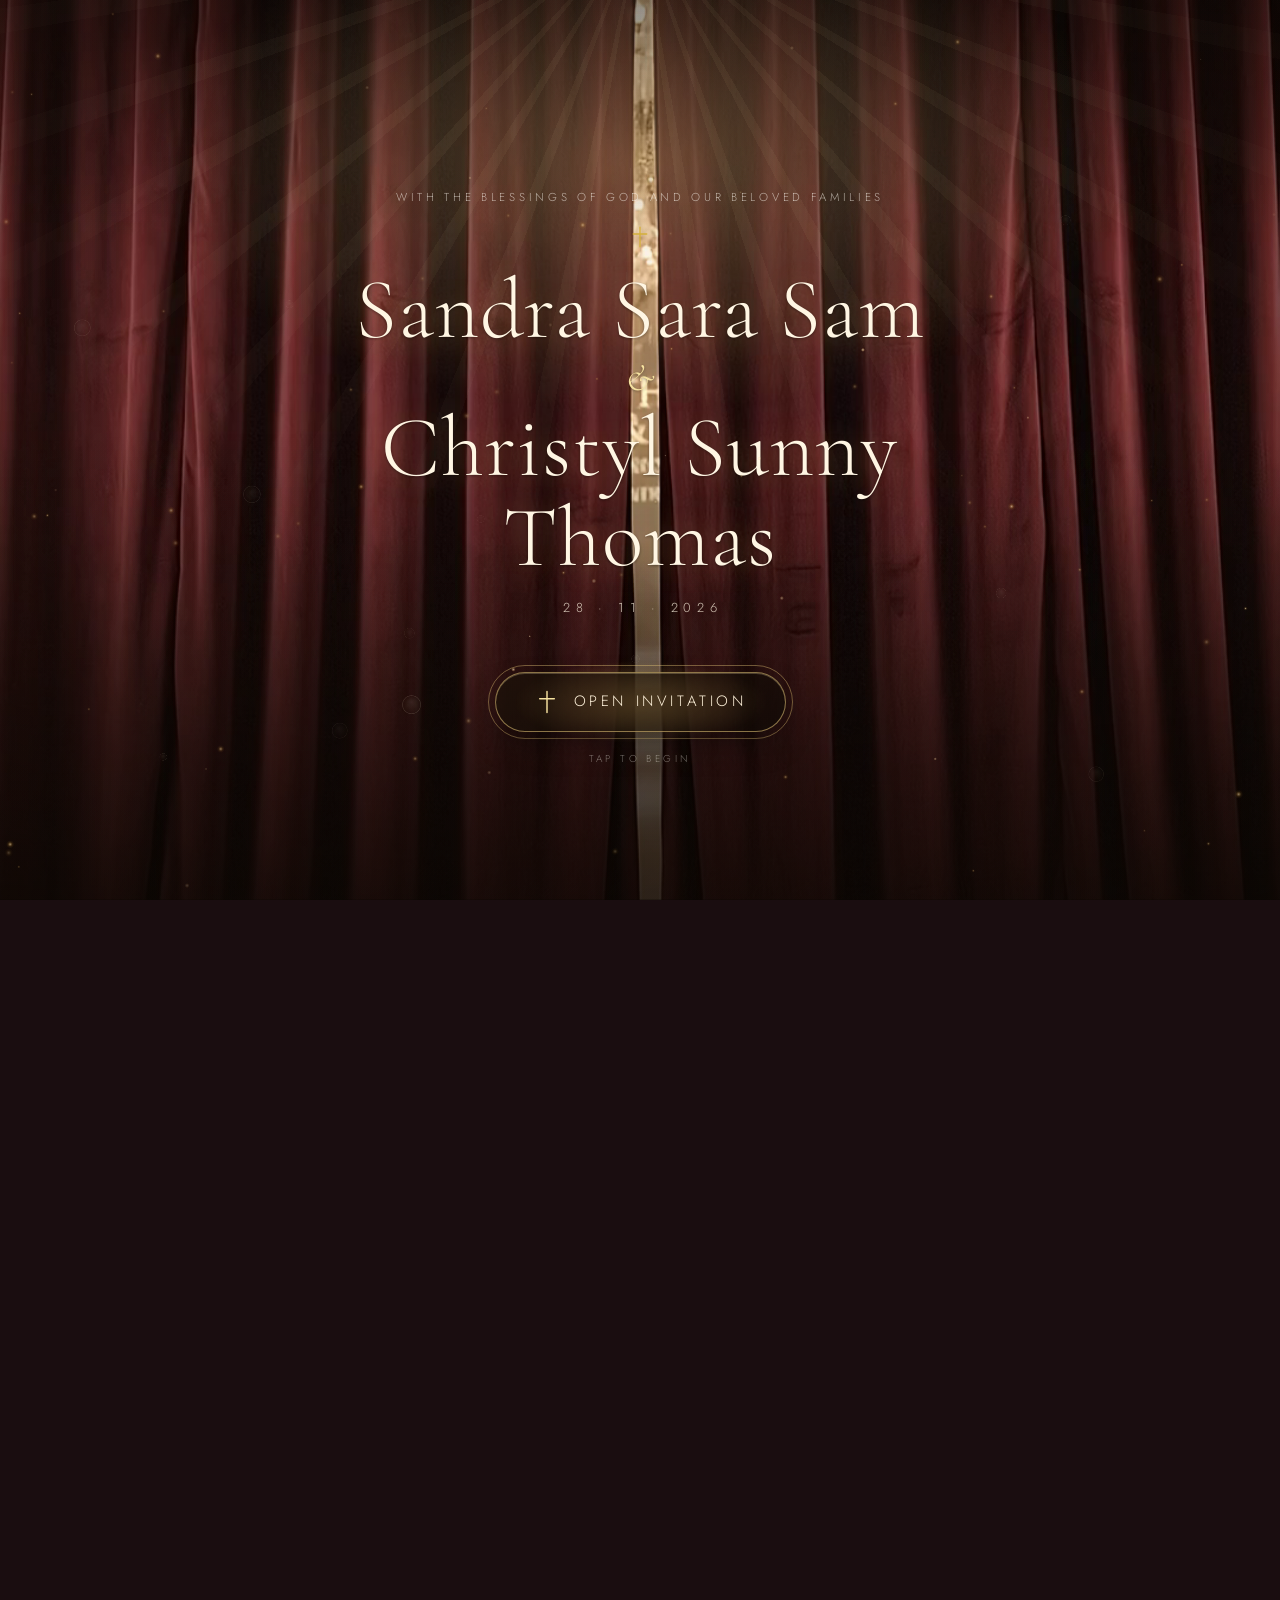
==== commit 4689d938: "og" ====
--- a/index.html
+++ b/index.html
@@ -14,9 +14,9 @@
   <meta property="og:site_name" content="Sandra Sara Sam &amp; Christyl Sunny Thomas">
   <meta property="og:title" content="Sandra Sara Sam &amp; Christyl Sunny Thomas — Wedding Invitation">
   <meta property="og:description" content="Saturday, 28 November 2026 · Mallappally">
-  <meta property="og:url" content="https://sandra-christyl.vercel.app/">
-  <meta property="og:image" content="https://sandra-christyl.vercel.app/OG.jpg">
-  <meta property="og:image:secure_url" content="https://sandra-christyl.vercel.app/OG.jpg">
+  <meta property="og:url" content="https://sandra-christy.vercel.app/">
+  <meta property="og:image" content="https://sandra-christy.vercel.app/og.jpg">
+  <meta property="og:image:secure_url" content="https://sandra-christy.vercel.app/og.jpg">
   <meta property="og:image:type" content="image/jpeg">
   <meta property="og:image:width" content="1200">
   <meta property="og:image:height" content="630">
@@ -24,8 +24,8 @@
   <meta name="twitter:card" content="summary_large_image">
   <meta name="twitter:title" content="Sandra Sara Sam &amp; Christyl Sunny Thomas — Wedding Invitation">
   <meta name="twitter:description" content="Saturday, 28 November 2026 · Mallappally">
-  <meta name="twitter:image" content="https://sandra-christyl.vercel.app/OG.jpg">
-  <link rel="image_src" href="https://sandra-christyl.vercel.app/OG.jpg">
+  <meta name="twitter:image" content="https://sandra-christy.vercel.app/og.jpg">
+  <link rel="image_src" href="https://sandra-christy.vercel.app/og.jpg">
   <link rel="apple-touch-icon" href="">
 
   <link rel="preconnect" href="https://fonts.googleapis.com">
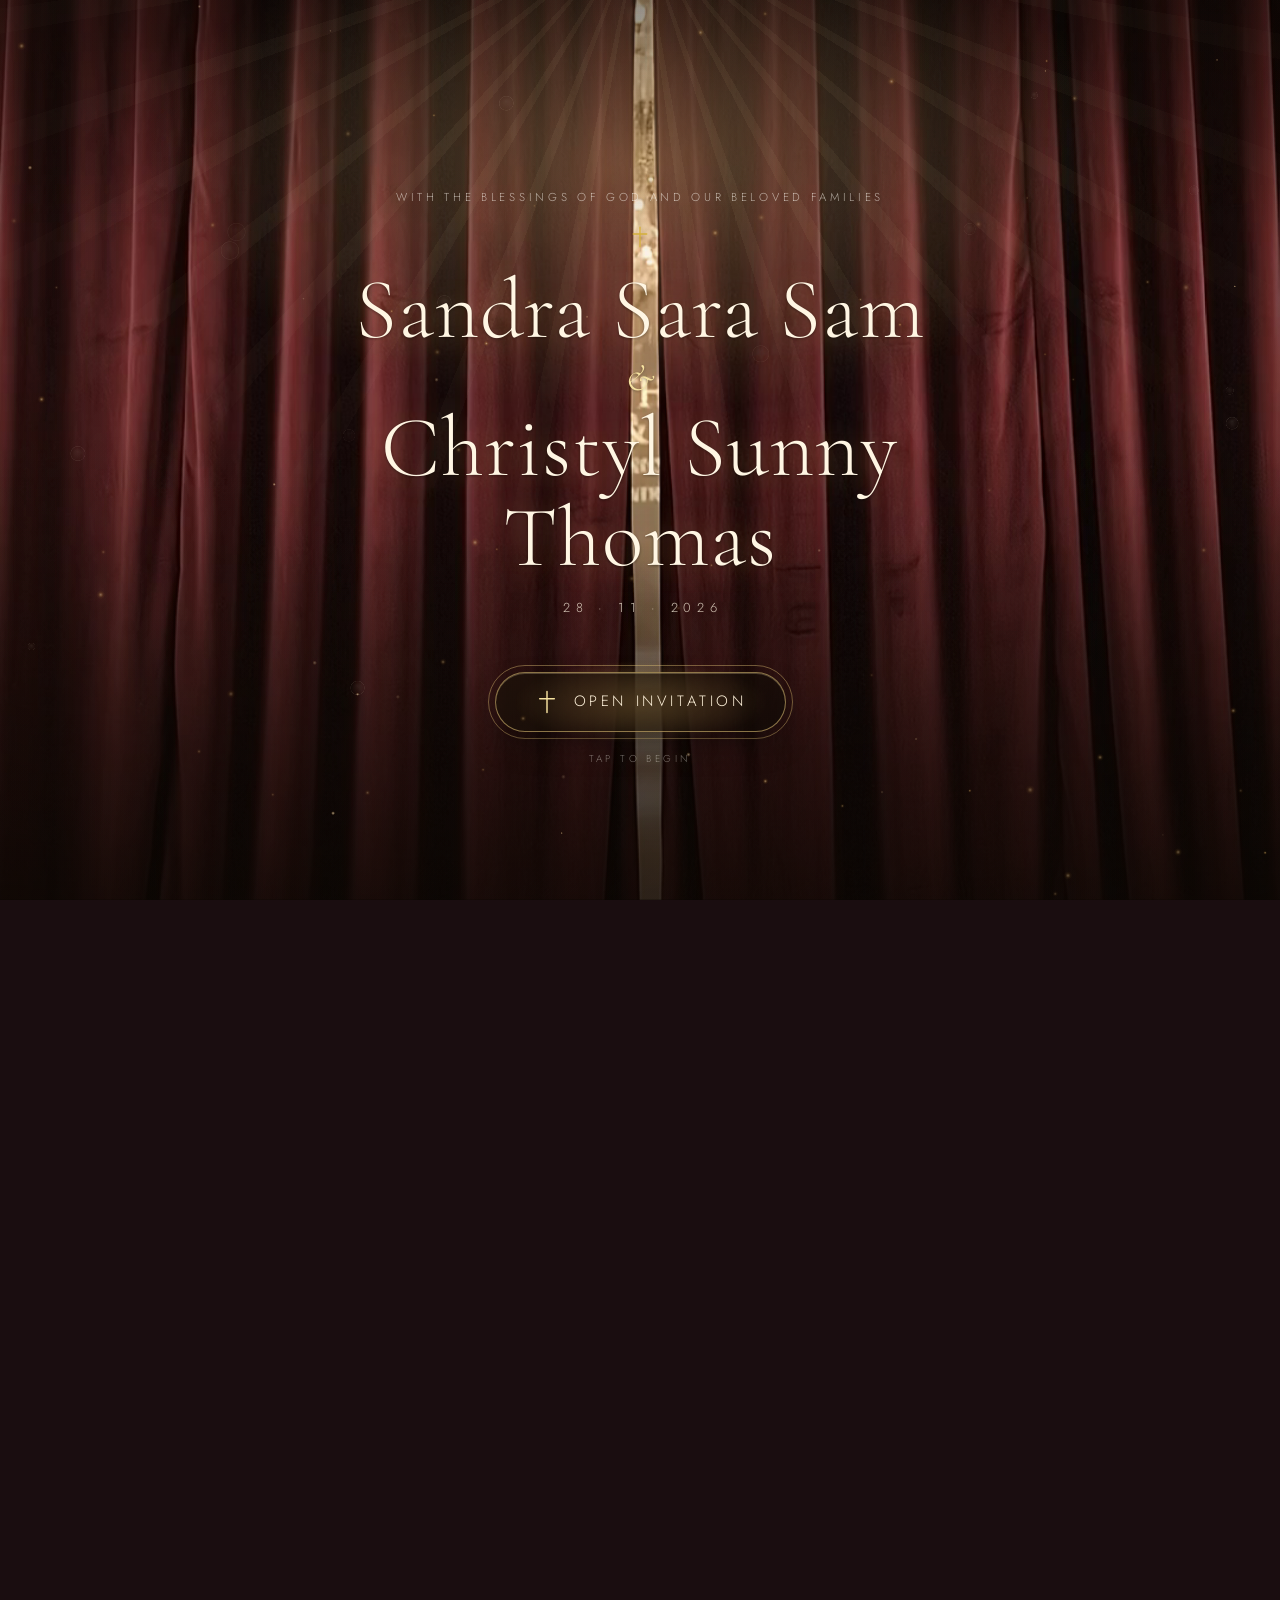
==== commit e67785c3: "og fix" ====
--- a/index.html
+++ b/index.html
@@ -14,9 +14,9 @@
   <meta property="og:site_name" content="Sandra Sara Sam &amp; Christyl Sunny Thomas">
   <meta property="og:title" content="Sandra Sara Sam &amp; Christyl Sunny Thomas — Wedding Invitation">
   <meta property="og:description" content="Saturday, 28 November 2026 · Mallappally">
-  <meta property="og:url" content="https://sandra-christy.vercel.app/">
-  <meta property="og:image" content="https://sandra-christy.vercel.app/og.jpg">
-  <meta property="og:image:secure_url" content="https://sandra-christy.vercel.app/og.jpg">
+  <meta property="og:url" content="https://sandra-cristy.vercel.app/">
+  <meta property="og:image" content="https://sandra-cristy.vercel.app/og.jpg">
+  <meta property="og:image:secure_url" content="https://sandra-cristy.vercel.app/og.jpg">
   <meta property="og:image:type" content="image/jpeg">
   <meta property="og:image:width" content="1200">
   <meta property="og:image:height" content="630">
@@ -24,8 +24,8 @@
   <meta name="twitter:card" content="summary_large_image">
   <meta name="twitter:title" content="Sandra Sara Sam &amp; Christyl Sunny Thomas — Wedding Invitation">
   <meta name="twitter:description" content="Saturday, 28 November 2026 · Mallappally">
-  <meta name="twitter:image" content="https://sandra-christy.vercel.app/og.jpg">
-  <link rel="image_src" href="https://sandra-christy.vercel.app/og.jpg">
+  <meta name="twitter:image" content="https://sandra-cristy.vercel.app/og.jpg">
+  <link rel="image_src" href="https://sandra-cristy.vercel.app/og.jpg">
   <link rel="apple-touch-icon" href="">
 
   <link rel="preconnect" href="https://fonts.googleapis.com">
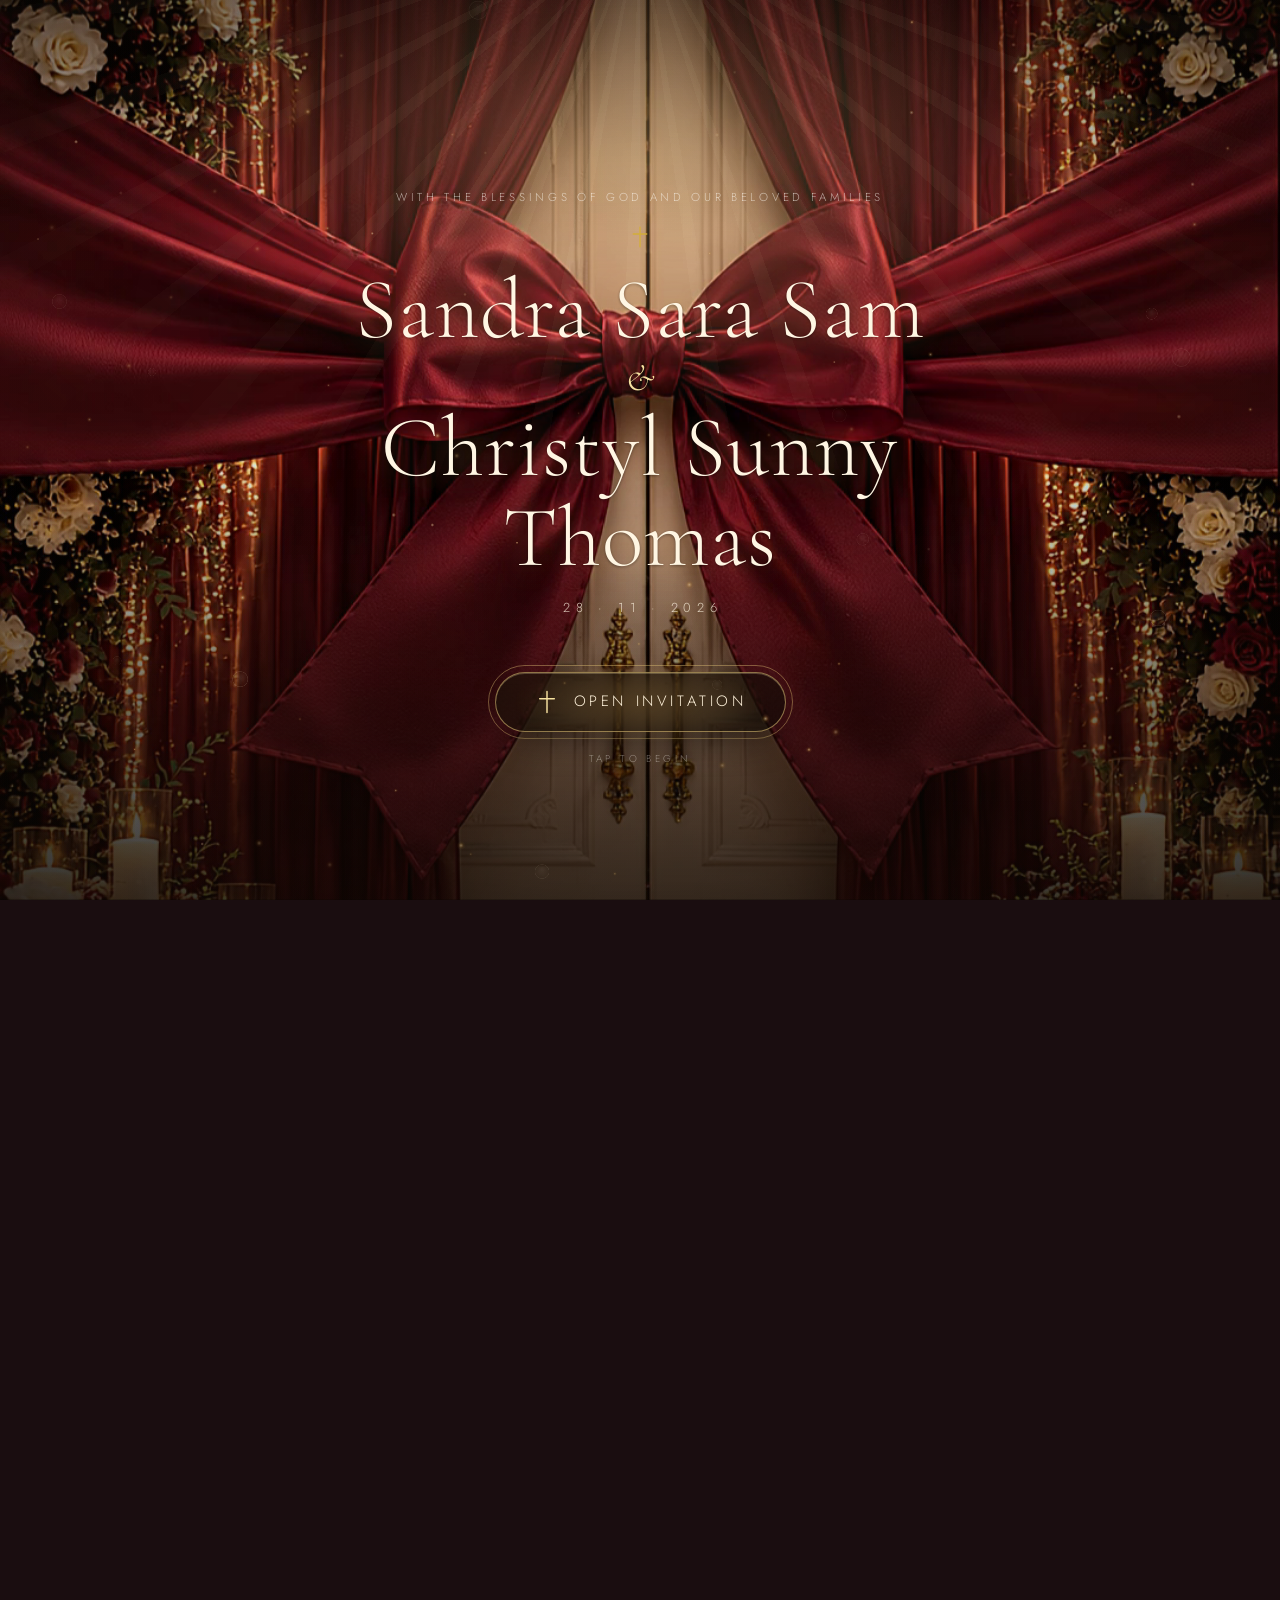
==== commit ec5ef000: "changes" ====
--- a/index.html
+++ b/index.html
@@ -15,7 +15,7 @@
   <meta property="og:title" content="Sandra Sara Sam &amp; Christyl Sunny Thomas — Wedding Invitation">
   <meta property="og:description" content="Saturday, 28 November 2026 · Mallappally">
   <meta property="og:url" content="https://sandra-cristy.vercel.app/">
-  <meta property="og:image" content="https://sandra-cristy.vercel.app/og.jpg">
+  <meta property="og:image" content="https://sandra-cristy.vercel.app/og.jpg">  
   <meta property="og:image:secure_url" content="https://sandra-cristy.vercel.app/og.jpg">
   <meta property="og:image:type" content="image/jpeg">
   <meta property="og:image:width" content="1200">
@@ -31,7 +31,7 @@
   <link rel="preconnect" href="https://fonts.googleapis.com">
   <link rel="preconnect" href="https://fonts.gstatic.com" crossorigin>
   <link rel="stylesheet"
-    href="https://fonts.googleapis.com/css2?family=Cormorant+Garamond:ital,wght@0,300;0,400;0,500;0,600;1,300;1,400&family=Marcellus&family=Jost:wght@200;300;400;500&display=swap">
+    href="https://fonts.googleapis.com/css2?family=Playfair+Display:ital,wght@0,400;0,500;0,600;0,700;1,400;1,600&family=Cinzel:wght@400;500;600;700&family=Great+Vibes&family=Cormorant+Garamond:ital,wght@0,300;0,400;0,500;0,600;1,300;1,400&family=Marcellus&family=Jost:wght@200;300;400;500&display=swap">
 
   <!-- Critical media only: cover, intro video, hero -->
   <link rel="preload" as="image" href="hero-ng.png" fetchpriority="high">
@@ -218,7 +218,7 @@
         <p class="hero-eyebrow">With Grace of God,<br>together with their families</p>
         <h1 class="hero-names">Sandra Sara Sam<span class="amp">&amp;</span><span class="hero-names__rest">Christyl Sunny <br> Thomas</span></h1>
         <p class="hero-date">28 November 2026 &nbsp;·&nbsp; Saturday</p>
-        <p class="hero-tag">are uniting in Holy Matrimony, and we request your presence &amp; blessing</p>
+        <!-- <p class="hero-tag">are uniting in Holy Matrimony, and we request your presence &amp; blessing</p> -->
         <a class="hero-cta" href="#details" aria-label="Scroll to invitation">
           <span class="hero-cta__text">View Invitation</span>
           <svg class="hero-cta__arrow" width="18" height="18" viewBox="0 0 24 24" fill="none" stroke="currentColor" stroke-width="2" stroke-linecap="round" stroke-linejoin="round"><path d="M12 5v14"/><path d="m19 12-7 7-7-7"/></svg>
@@ -297,39 +297,95 @@
             <span class="fact-v">Monday, 23 November 2026</span>
             <span class="fact-s">5:30 PM onwards · Maniyattu Auditorium, Kumbanad</span>
           </li>
-            
+          <li class="fact reveal" data-delay="5">
+            <svg class="ico" aria-hidden="true">
+              <use href="#i-phone"></use>
+            </svg>
+            <span class="fact-k">RSVP &amp; Contact</span>
+            <span class="fact-v"><a href="tel:+919496730790" class="fact-link">+91 94967 30790</a></span>
+            <span class="fact-s"><a href="https://wa.me/919496730790?text=Congratulations%20Sandra%20%26%20Christyl!" target="_blank" rel="noopener" class="fact-link">WhatsApp / Call Available</a></span>
+          </li>
         </ul>
-            
-        </ul>
-
-        <div class="countdown reveal" data-delay="2" aria-label="Countdown to the wedding day">
-          <!-- FEATURE 3 · Countdown Pulse Rings -->
-          <div class="cd-unit">
-            <span class="cd-ring" aria-hidden="true"></span>
-            <span class="cd-ring" aria-hidden="true"></span>
-            <span class="cd-n" id="cdD">--</span>
-            <span class="cd-l">Days</span>
-          </div>
-          <span class="cd-sep" aria-hidden="true"></span>
-          <div class="cd-unit">
-            <span class="cd-ring" aria-hidden="true"></span>
-            <span class="cd-ring" aria-hidden="true"></span>
-            <span class="cd-n" id="cdH">--</span>
-            <span class="cd-l">Hours</span>
-          </div>
-          <span class="cd-sep" aria-hidden="true"></span>
-          <div class="cd-unit">
-            <span class="cd-ring" aria-hidden="true"></span>
-            <span class="cd-ring" aria-hidden="true"></span>
-            <span class="cd-n" id="cdM">--</span>
-            <span class="cd-l">Minutes</span>
-          </div>
-          <span class="cd-sep" aria-hidden="true"></span>
-          <div class="cd-unit">
-            <span class="cd-ring" aria-hidden="true"></span>
-            <span class="cd-ring" aria-hidden="true"></span>
-            <span class="cd-n" id="cdS">--</span>
-            <span class="cd-l">Seconds</span>
+
+        <div class="countdowns-wrapper reveal" data-delay="2">
+          <!-- ENGAGEMENT COUNTDOWN -->
+          <div class="countdown-card">
+            <div class="countdown-card__header">
+              <svg class="ico countdown-card__icon" aria-hidden="true">
+                <use href="#i-ring"></use>
+              </svg>
+              <h3 class="countdown-card__title">Countdown to Engagement</h3>
+              <p class="countdown-card__meta">Monday, 23 November 2026 · 5:30 PM</p>
+            </div>
+            <div class="countdown" id="engagementCountdown" aria-label="Countdown to Engagement Day">
+              <div class="cd-unit">
+                <span class="cd-ring" aria-hidden="true"></span>
+                <span class="cd-ring" aria-hidden="true"></span>
+                <span class="cd-n" id="engD">--</span>
+                <span class="cd-l">Days</span>
+              </div>
+              <span class="cd-sep" aria-hidden="true"></span>
+              <div class="cd-unit">
+                <span class="cd-ring" aria-hidden="true"></span>
+                <span class="cd-ring" aria-hidden="true"></span>
+                <span class="cd-n" id="engH">--</span>
+                <span class="cd-l">Hours</span>
+              </div>
+              <span class="cd-sep" aria-hidden="true"></span>
+              <div class="cd-unit">
+                <span class="cd-ring" aria-hidden="true"></span>
+                <span class="cd-ring" aria-hidden="true"></span>
+                <span class="cd-n" id="engM">--</span>
+                <span class="cd-l">Minutes</span>
+              </div>
+              <span class="cd-sep" aria-hidden="true"></span>
+              <div class="cd-unit">
+                <span class="cd-ring" aria-hidden="true"></span>
+                <span class="cd-ring" aria-hidden="true"></span>
+                <span class="cd-n" id="engS">--</span>
+                <span class="cd-l">Seconds</span>
+              </div>
+            </div>
+          </div>
+
+          <!-- WEDDING COUNTDOWN -->
+          <div class="countdown-card">
+            <div class="countdown-card__header">
+              <svg class="ico countdown-card__icon" aria-hidden="true">
+                <use href="#i-church"></use>
+              </svg>
+              <h3 class="countdown-card__title">Countdown to Wedding Day</h3>
+              <p class="countdown-card__meta">Saturday, 28 November 2026 · 10:30 AM</p>
+            </div>
+            <div class="countdown" id="weddingCountdown" aria-label="Countdown to Wedding Day">
+              <div class="cd-unit">
+                <span class="cd-ring" aria-hidden="true"></span>
+                <span class="cd-ring" aria-hidden="true"></span>
+                <span class="cd-n" id="cdD">--</span>
+                <span class="cd-l">Days</span>
+              </div>
+              <span class="cd-sep" aria-hidden="true"></span>
+              <div class="cd-unit">
+                <span class="cd-ring" aria-hidden="true"></span>
+                <span class="cd-ring" aria-hidden="true"></span>
+                <span class="cd-n" id="cdH">--</span>
+                <span class="cd-l">Hours</span>
+              </div>
+              <span class="cd-sep" aria-hidden="true"></span>
+              <div class="cd-unit">
+                <span class="cd-ring" aria-hidden="true"></span>
+                <span class="cd-ring" aria-hidden="true"></span>
+                <span class="cd-n" id="cdM">--</span>
+                <span class="cd-l">Minutes</span>
+              </div>
+              <span class="cd-sep" aria-hidden="true"></span>
+              <div class="cd-unit">
+                <span class="cd-ring" aria-hidden="true"></span>
+                <span class="cd-ring" aria-hidden="true"></span>
+                <span class="cd-n" id="cdS">--</span>
+                <span class="cd-l">Seconds</span>
+              </div>
+            </div>
           </div>
         </div>
 
@@ -585,7 +641,7 @@
             </dl>
 
             <a class="btn btn--gold" target="_blank" rel="noopener"
-              href="https://www.google.com/maps/search/?api=1&query=Eden+Garden+Convention+Centre+Mallappally">
+              href="https://maps.app.goo.gl/uQA87MXS78KU7TKP7">
               <svg class="ico">
                 <use href="#i-pin"></use>
               </svg> Open in Maps
@@ -630,7 +686,7 @@
             <p class="lux-sub">Kumbanad</p>
             <p class="lux-note">Invite you with your family to celebrate the engagement of our beloved daughter Sandra Sara Sam with Christyl Sunny Thomas, and for reception thereafter.</p>
             <a class="btn btn--outline-gold" target="_blank" rel="noopener"
-              href="https://www.google.com/maps/search/?api=1&query=Maniyattu+Auditorium+Kumbanad">
+              href="https://maps.app.goo.gl/3bcFhUsxiSJP4J5a9">
               <svg class="ico">
                 <use href="#i-pin"></use>
               </svg> Open in Maps
@@ -817,10 +873,28 @@
           for a lifetime.
         </p>
          
-        <p class="footer-names">Sandra Sara Sam <span>&amp;</span> Christyl Sunny Thomas</p>
+        <p class="footer-names">Sandra Sara Sam <span>&amp;</span> <br> Christyl Sunny Thomas</p>
         <p class="footer-date">28 November 2026 · Mallappally</p>
         <p class="footer-fine">Sharing the Happiness</p>
         <p class="footer-fine">Sanvia &amp; Immanuel</p>
+
+        <!-- RSVP & Contact Box -->
+        <div class="footer-contact reveal" data-delay="1">
+          <p class="footer-contact__title">RSVP &amp; Contact</p>
+          <p class="footer-contact__num"><a href="tel:+919496730790">+91 94967 30790</a></p>
+          <div class="footer-contact__actions">
+            <a href="tel:+919496730790" class="btn-contact-action btn-contact-call" aria-label="Call +91 9496730790">
+              <svg class="ico" aria-hidden="true"><use href="#i-phone"></use></svg>
+              <span>Call Now</span>
+            </a>
+            <a href="https://wa.me/919496730790?text=Congratulations%20Sandra%20%26%20Christyl!" target="_blank" rel="noopener" class="btn-contact-action btn-contact-wa" aria-label="WhatsApp +91 9496730790">
+              <svg class="ico" viewBox="0 0 24 24" fill="currentColor" aria-hidden="true">
+                <path d="M12.04 2c-5.46 0-9.91 4.45-9.91 9.91 0 1.75.46 3.45 1.32 4.95L2.05 22l5.25-1.38c1.45.79 3.08 1.21 4.74 1.21 5.46 0 9.91-4.45 9.91-9.91 0-2.65-1.03-5.14-2.9-7.01A9.816 9.816 0 0012.04 2zm.01 1.67c2.2 0 4.26.86 5.82 2.42a8.225 8.225 0 012.41 5.83c0 4.54-3.7 8.24-8.24 8.24-1.48 0-2.93-.4-4.2-1.15l-.3-.18-3.12.82.83-3.04-.2-.31a8.196 8.196 0 01-1.26-4.38c0-4.54 3.7-8.24 8.24-8.24h.02zm-3.61 3.51c-.2 0-.44.07-.67.33-.23.27-.88.86-.88 2.1 0 1.24.9 2.44 1.03 2.61.13.17 1.76 2.69 4.26 3.77.59.26 1.05.41 1.42.53.6.19 1.15.16 1.58.1.48-.07 1.48-.6 1.69-1.19.21-.58.21-1.08.15-1.19-.06-.1-.23-.17-.48-.29-.25-.13-1.48-.73-1.71-.81-.23-.08-.4-.13-.57.13-.17.25-.66.81-.81.98-.15.17-.3.19-.55.06-.25-.12-1.06-.39-2.02-1.25-.75-.67-1.26-1.5-1.41-1.75-.15-.25-.02-.39.11-.51.11-.11.25-.29.38-.44.12-.14.17-.25.25-.41.08-.17.04-.31-.02-.44-.06-.12-.55-1.37-.77-1.88-.21-.5-.43-.43-.59-.44l-.5-.01z"/>
+              </svg>
+              <span>WhatsApp</span>
+            </a>
+          </div>
+        </div>
       </div>
     </footer>
 
@@ -871,6 +945,7 @@
     </span>
   </button>
 
+
   <script src="js/particles.js" defer></script>
   <script src="js/main.js" defer></script>
 </body>
--- a/css/style.css
+++ b/css/style.css
@@ -60,7 +60,7 @@
 body {
   margin: 0;
   background: var(--night);
-  color: var(--ink);
+  color: #FFFFFF;
   font-family: var(--f-body);
   font-weight: 300;
   font-size: clamp(15px, 1.05vw + 12px, 17px);
@@ -164,7 +164,7 @@
   gap: 14px;
   margin: 18px auto 0;
   max-width: 280px;
-  color: var(--maroon);
+  color: #FFFFFF;
 }
 
 .divider .ico {
@@ -177,11 +177,11 @@
 .divider-line {
   height: 1px;
   flex: 1;
-  background: linear-gradient(90deg, transparent, rgba(123, 28, 42, .65));
+  background: linear-gradient(90deg, transparent, rgba(255, 255, 255, .7));
 }
 
 .divider-line:last-child {
-  background: linear-gradient(270deg, transparent, rgba(123, 28, 42, .65));
+  background: linear-gradient(270deg, transparent, rgba(255, 255, 255, .7));
 }
 
 .divider--sm {
@@ -888,7 +888,7 @@
   color: rgba(255, 255, 255, .82);
 }
 
-/* Bride & Groom section — all text pure white */
+/* Bride & Groom section — scoped typography & white text */
 #couple .section-content,
 #couple .kicker,
 #couple .sec-title,
@@ -905,25 +905,58 @@
   color: #FFFFFF;
 }
 
+#couple .sec-title {
+  font-family: 'Playfair Display', Georgia, serif;
+  font-weight: 600;
+  letter-spacing: 0.02em;
+}
+
 #couple .kicker {
+  font-family: 'Cinzel', 'Marcellus', serif;
+  font-weight: 600;
+  letter-spacing: 0.25em;
   opacity: 1;
 }
 
 #couple .person-role {
+  font-family: 'Cinzel', 'Marcellus', serif;
+  font-weight: 600;
+  font-size: 11px;
+  letter-spacing: 0.32em;
+  text-transform: uppercase;
   opacity: 1;
 }
 
-#couple .person-ml {
-  color: #FFFFFF;
+#couple .person-name {
+  font-family: 'Playfair Display', Georgia, serif;
+  font-weight: 600;
+  font-size: clamp(28px, 6.8vw, 38px);
+  line-height: 1.25;
+  letter-spacing: 0.02em;
+  margin: 10px 0 6px;
 }
 
 #couple .person-line {
-  color: #FFFFFF;
+  font-family: 'Marcellus', 'Cinzel', Georgia, serif;
+  font-size: 14px;
+  color: #FFFFFF;
+  line-height: 1.8;
+  letter-spacing: 0.02em;
 }
 
 #couple .person-place {
+  font-family: 'Jost', sans-serif;
+  font-weight: 400;
+  font-size: 13.5px;
+  letter-spacing: 0.02em;
   color: #FFFFFF;
   opacity: .95;
+}
+
+#couple .couple-heart__text {
+  font-family: 'Playfair Display', serif;
+  font-style: italic;
+  font-weight: 600;
 }
 
 .sec-head {
@@ -935,7 +968,7 @@
   font-family: var(--f-ml);
   font-size: clamp(11px, 2.9vw, 13px);
   letter-spacing: .2em;
-  color: var(--maroon);
+  color: rgba(255, 255, 255, 0.9);
   margin-bottom: 10px;
 }
 
@@ -945,7 +978,7 @@
   font-size: clamp(28px, 6.5vw, 52px);
   line-height: 1.12;
   letter-spacing: .005em;
-  color: #3A0812;
+  color: #FFFFFF;
 }
 
 .sec-note {
@@ -953,7 +986,7 @@
   margin: 16px auto 0;
   font-size: clamp(12px, 2.8vw, 13.5px);
   line-height: 1.7;
-  color: var(--ink-soft);
+  color: rgba(255, 255, 255, 0.85);
 }
 
 /* ============================================================
@@ -969,7 +1002,7 @@
 .hero-bless__ml {
   font-family: var(--f-ml);
   font-size: clamp(11px, 3vw, 15px);
-  color: #8E6C1E;
+  color: #FFFFFF;
   letter-spacing: .02em;
 }
 
@@ -977,7 +1010,7 @@
   font-size: clamp(8px, 2.2vw, 10px);
   letter-spacing: .28em;
   text-transform: uppercase;
-  color: rgba(74, 52, 32, .62);
+  color: rgba(255, 255, 255, .9);
 }
 
 .hero-names {
@@ -986,12 +1019,12 @@
   align-items: center;
   gap: 0;
   font-family: var(--f-display);
-  font-weight: 300;
+  font-weight: 600;
   font-size: clamp(32px, 9vw, 58px);
   line-height: .98;
   letter-spacing: .01em;
   color: #ffffff;
-  text-shadow: 0 1px 0 rgba(255, 246, 220, .55);
+  text-shadow: none;
 }
 
 .hero-names__n {
@@ -1001,11 +1034,11 @@
 .hero-names__amp {
   font-family: var(--f-display);
   font-style: italic;
-  font-weight: 300;
+  font-weight: 500;
   font-size: .42em;
   line-height: 1;
   margin: clamp(2px, 1%, 6px) 0;
-  color: #9C7C38;
+  color: #FFFFFF;
 }
 
 .hero-date {
@@ -1021,13 +1054,13 @@
   font-size: clamp(11px, 3.2vw, 15px);
   letter-spacing: .14em;
   text-transform: uppercase;
-  color: #5A3C1E;
+  color: #FFFFFF;
 }
 
 .hero-date__ml {
   font-family: var(--f-ml);
   font-size: clamp(10px, 2.8vw, 13px);
-  color: #8E6C1E;
+  color: #FFFFFF;
 }
 
 .scroll-indicator {
@@ -1043,7 +1076,7 @@
   letter-spacing: .36em;
   text-transform: uppercase;
   opacity: .85;
-  text-shadow: 0 1px 6px rgba(0, 0, 0, .6);
+  text-shadow: none;
 }
 
 .scroll-indicator__rail {
@@ -1099,19 +1132,19 @@
   font-family: var(--f-display);
   font-size: clamp(17px, 4.3vw, 22px);
   line-height: 1.85;
-  color: var(--ink-soft);
+  color: rgba(255, 255, 255, 0.92);
   font-weight: 300;
 }
 
 .lede em {
   font-style: italic;
   font-weight: 500;
-  color: var(--maroon-dk);
-  background: rgba(123, 28, 42, 0.08);
+  color: #FFFFFF;
+  background: rgba(255, 255, 255, 0.16);
   padding: 1px 8px;
   border-radius: 4px;
-  border-bottom: 1.5px solid var(--maroon);
-  box-shadow: 0 1px 4px rgba(123, 28, 42, 0.12);
+  border-bottom: 1.5px solid rgba(255, 255, 255, 0.45);
+  box-shadow: 0 1px 4px rgba(0, 0, 0, 0.3);
   display: inline-block;
 }
 
@@ -1122,17 +1155,17 @@
   margin: 0 auto clamp(30px, 6vw, 48px);
   padding: clamp(24px, 4.5vw, 36px) clamp(20px, 4vw, 32px);
   text-align: center;
-  background: #ffffff;
-  border: 1.5px solid rgba(123, 28, 42, 0.3);
+  background: linear-gradient(160deg, rgba(62, 11, 20, 0.85), rgba(35, 6, 12, 0.95));
+  border: 1.5px solid rgba(255, 255, 255, 0.25);
   border-radius: 6px;
-  box-shadow: var(--shadow-s);
+  box-shadow: 0 16px 44px rgba(0, 0, 0, 0.45);
 }
 
 .verse-card::before {
   content: "";
   position: absolute;
   inset: 6px;
-  border: 1px solid rgba(123, 28, 42, 0.16);
+  border: 1px solid rgba(255, 255, 255, 0.12);
   border-radius: 4px;
   pointer-events: none;
 }
@@ -1140,7 +1173,7 @@
 .verse-card__icon {
   width: 32px;
   height: 32px;
-  color: var(--maroon);
+  color: #FFFFFF;
   stroke-width: 3.2;
   margin: 0 auto 12px;
 }
@@ -1149,7 +1182,7 @@
   font-family: var(--f-ml);
   font-size: clamp(16px, 3.8vw, 20px);
   line-height: 1.8;
-  color: var(--maroon);
+  color: #FFFFFF;
   font-weight: 500;
   margin-bottom: 8px;
 }
@@ -1159,7 +1192,7 @@
   font-size: clamp(17px, 4.2vw, 21px);
   font-style: italic;
   line-height: 1.7;
-  color: var(--maroon-dk);
+  color: #FFFFFF;
   font-weight: 400;
   margin-bottom: 12px;
 }
@@ -1170,7 +1203,7 @@
   font-size: clamp(11px, 2.8vw, 13px);
   letter-spacing: 0.15em;
   text-transform: uppercase;
-  color: var(--maroon);
+  color: rgba(255, 255, 255, 0.85);
   font-style: normal;
 }
 
@@ -1219,9 +1252,9 @@
   gap: 4px;
   padding: 30px 20px 26px;
   border-radius: 6px;
-  background: #ffffff;
-  border: 1px solid rgba(123, 28, 42, .2);
-  box-shadow: var(--shadow-s);
+  background: linear-gradient(160deg, rgba(62, 11, 20, 0.85), rgba(35, 6, 12, 0.95));
+  border: 1px solid rgba(255, 255, 255, 0.2);
+  box-shadow: 0 12px 32px rgba(0, 0, 0, 0.4);
   transition: transform .5s var(--ease), box-shadow .5s var(--ease), border-color .5s var(--ease);
 }
 
@@ -1229,21 +1262,21 @@
   content: "";
   position: absolute;
   inset: 5px;
-  border: 1px solid rgba(123, 28, 42, .12);
+  border: 1px solid rgba(255, 255, 255, 0.1);
   border-radius: 4px;
   pointer-events: none;
 }
 
 .fact:hover {
   transform: translateY(-4px);
-  box-shadow: 0 14px 38px -12px rgba(123, 28, 42, .22);
-  border-color: rgba(123, 28, 42, .55);
+  box-shadow: 0 16px 40px rgba(0, 0, 0, 0.55);
+  border-color: rgba(255, 255, 255, 0.45);
 }
 
 .fact .ico {
   width: 30px;
   height: 30px;
-  color: var(--maroon);
+  color: #FFFFFF;
   stroke-width: 3.4;
   margin-bottom: 8px;
 }
@@ -1252,39 +1285,111 @@
   font-size: 9.5px;
   letter-spacing: .28em;
   text-transform: uppercase;
-  color: var(--maroon);
+  color: rgba(255, 255, 255, 0.85);
 }
 
 .fact-v {
   font-family: var(--f-title);
   font-size: clamp(15px, 3.9vw, 17.5px);
-  color: var(--ink);
+  color: #FFFFFF;
   line-height: 1.4;
 }
 
 .fact-s {
   font-size: 12px;
-  color: var(--ink-soft);
+  color: rgba(255, 255, 255, 0.75);
 }
 
 .fact-link {
-  color: var(--maroon);
+  color: #FFFFFF;
   text-decoration: none;
   transition: color 0.3s var(--ease);
 }
 
 .fact-link:hover {
-  color: var(--maroon-dk);
+  color: rgba(255, 255, 255, 0.8);
   text-decoration: underline;
 }
 
-/* ---------- countdown ---------- */
+/* ---------- countdowns wrapper & cards ---------- */
+.countdowns-wrapper {
+  display: grid;
+  grid-template-columns: repeat(auto-fit, minmax(280px, 1fr));
+  gap: clamp(18px, 4vw, 28px);
+  max-width: 860px;
+  width: 100%;
+  margin: clamp(38px, 6vw, 56px) auto 0;
+}
+
+.countdown-card {
+  position: relative;
+  padding: clamp(24px, 4vw, 32px) clamp(16px, 3vw, 24px);
+  border-radius: 8px;
+  background: linear-gradient(160deg, rgba(62, 11, 20, 0.88), rgba(35, 6, 12, 0.96));
+  border: 1px solid rgba(255, 255, 255, 0.22);
+  box-shadow: 0 16px 40px -12px rgba(0, 0, 0, 0.5);
+  text-align: center;
+  display: flex;
+  flex-direction: column;
+  align-items: center;
+  transition: transform 0.45s var(--ease), border-color 0.45s var(--ease), box-shadow 0.45s var(--ease);
+}
+
+.countdown-card:hover {
+  transform: translateY(-4px);
+  border-color: rgba(255, 255, 255, 0.45);
+  box-shadow: 0 20px 48px -10px rgba(0, 0, 0, 0.65);
+}
+
+.countdown-card::after {
+  content: "";
+  position: absolute;
+  inset: 6px;
+  border: 1px solid rgba(255, 255, 255, 0.12);
+  border-radius: 5px;
+  pointer-events: none;
+}
+
+.countdown-card__header {
+  display: flex;
+  flex-direction: column;
+  align-items: center;
+  margin-bottom: 8px;
+}
+
+.countdown-card__icon {
+  width: 28px;
+  height: 28px;
+  stroke-width: 2.8;
+  color: #FFFFFF;
+  margin-bottom: 8px;
+  opacity: 0.95;
+}
+
+.countdown-card__title {
+  font-family: 'Cinzel', 'Marcellus', serif;
+  font-size: clamp(13px, 3.2vw, 15.5px);
+  font-weight: 600;
+  letter-spacing: 0.16em;
+  text-transform: uppercase;
+  color: #FFFFFF;
+  margin: 0;
+}
+
+.countdown-card__meta {
+  font-family: 'Jost', sans-serif;
+  font-size: 12.5px;
+  letter-spacing: 0.05em;
+  color: rgba(255, 255, 255, 0.85);
+  margin-top: 6px;
+}
+
 .countdown {
   display: flex;
   align-items: center;
   justify-content: center;
-  gap: clamp(8px, 3vw, 22px);
-  margin-top: clamp(42px, 7vw, 60px);
+  gap: clamp(8px, 2.5vw, 18px);
+  margin-top: 18px;
   flex-wrap: wrap;
 }
 
@@ -1292,15 +1397,15 @@
   display: flex;
   flex-direction: column;
   align-items: center;
-  min-width: 64px;
+  min-width: 58px;
 }
 
 .cd-n {
   font-family: var(--f-display);
   font-weight: 400;
-  font-size: clamp(30px, 8vw, 48px);
+  font-size: clamp(28px, 7vw, 42px);
   line-height: 1;
-  color: var(--maroon);
+  color: #FFFFFF;
   font-variant-numeric: tabular-nums;
 }
 
@@ -1309,13 +1414,13 @@
   font-size: 9px;
   letter-spacing: .26em;
   text-transform: uppercase;
-  color: var(--maroon);
+  color: rgba(255, 255, 255, 0.85);
 }
 
 .cd-sep {
   width: 1px;
-  height: 34px;
-  background: linear-gradient(180deg, transparent, rgba(123, 28, 42, .45), transparent);
+  height: 32px;
+  background: linear-gradient(180deg, transparent, rgba(255, 255, 255, .45), transparent);
 }
 
 /* ---------- cards ---------- */
@@ -1323,9 +1428,9 @@
   position: relative;
   padding: clamp(26px, 5vw, 36px);
   border-radius: 6px;
-  background: #ffffff;
-  border: 1px solid rgba(123, 28, 42, .2);
-  box-shadow: var(--shadow-s);
+  background: linear-gradient(160deg, rgba(62, 11, 20, 0.85), rgba(35, 6, 12, 0.95));
+  border: 1px solid rgba(255, 255, 255, 0.2);
+  box-shadow: 0 14px 38px -12px rgba(0, 0, 0, .5);
   transition: transform .55s var(--ease), box-shadow .55s var(--ease);
 }
 
@@ -1333,28 +1438,29 @@
   content: "";
   position: absolute;
   inset: 6px;
-  border: 1px solid rgba(123, 28, 42, .1);
+  border: 1px solid rgba(255, 255, 255, 0.1);
   pointer-events: none;
 }
 
 .card:hover {
   transform: translateY(-5px);
-  box-shadow: 0 14px 38px -12px rgba(123, 28, 42, .22);
+  box-shadow: 0 18px 44px -10px rgba(0, 0, 0, .65);
+  border-color: rgba(255, 255, 255, 0.4);
 }
 
 .card-ico {
   width: 34px;
   height: 34px;
-  color: var(--maroon);
+  color: #FFFFFF;
   stroke-width: 3.2;
   margin-bottom: 16px;
-  opacity: .9;
+  opacity: .95;
 }
 
 .card-title {
   font-family: var(--f-title);
   font-size: clamp(17px, 4.2vw, 20px);
-  color: var(--ink);
+  color: #FFFFFF;
   margin-bottom: 10px;
   font-weight: 400;
 }
@@ -1362,7 +1468,7 @@
 .card p {
   font-size: 14.5px;
   line-height: 1.85;
-  color: var(--ink-soft);
+  color: rgba(255, 255, 255, 0.85);
 }
 
 .story-grid {
@@ -1386,7 +1492,7 @@
   top: 12px;
   bottom: 12px;
   width: 1px;
-  background: linear-gradient(180deg, transparent, rgba(123, 28, 42, .5) 8%, rgba(123, 28, 42, .5) 92%, transparent);
+  background: linear-gradient(180deg, transparent, rgba(255, 255, 255, .4) 8%, rgba(255, 255, 255, .4) 92%, transparent);
 }
 
 .tl-item {
@@ -1407,10 +1513,10 @@
   border-radius: 50%;
   display: grid;
   place-items: center;
-  background: #ffffff;
-  border: 1.5px solid rgba(123, 28, 42, .55);
-  color: var(--maroon);
-  box-shadow: 0 0 0 6px #ffffff, 0 6px 18px -8px rgba(74, 14, 25, .4);
+  background: #2D050B;
+  border: 1.5px solid rgba(255, 255, 255, .4);
+  color: #FFFFFF;
+  box-shadow: 0 0 0 6px #380811, 0 6px 18px -8px rgba(0, 0, 0, .6);
 }
 
 .tl-node .ico {
@@ -1420,9 +1526,9 @@
 }
 
 .tl-node--hi {
-  background: linear-gradient(145deg, #8E1B2D, #520C17);
+  background: linear-gradient(145deg, #A82337, #600E1B);
   color: #ffffff;
-  border-color: transparent;
+  border-color: rgba(255, 255, 255, 0.35);
 }
 
 .tl-node--hi::after {
@@ -1430,7 +1536,7 @@
   position: absolute;
   inset: -6px;
   border-radius: 50%;
-  border: 1px solid rgba(123, 28, 42, .55);
+  border: 1px solid rgba(255, 255, 255, .45);
   animation: ringOut 3.4s var(--ease-soft) infinite;
 }
 
@@ -1438,27 +1544,27 @@
   font-size: 10.5px;
   letter-spacing: .24em;
   text-transform: uppercase;
-  color: var(--maroon);
+  color: rgba(255, 255, 255, 0.85);
 }
 
 .tl-title {
   font-family: var(--f-display);
   font-weight: 400;
   font-size: clamp(22px, 5.6vw, 30px);
-  color: var(--ink);
+  color: #FFFFFF;
   margin: 6px 0 8px;
   line-height: 1.2
 }
 
 .tl-meta {
   font-size: 13.5px;
-  color: var(--maroon);
+  color: rgba(255, 255, 255, 0.9);
   margin-bottom: 8px
 }
 
 .tl-text {
   font-size: 14.5px;
-  color: var(--ink-soft);
+  color: rgba(255, 255, 255, 0.85);
   line-height: 1.8
 }
 
@@ -1637,14 +1743,14 @@
 
 .card--family .card-ico {
   margin-inline: auto;
-  color: var(--maroon);
+  color: #FFFFFF;
 }
 
 .family-tag {
   font-size: 9.5px;
   letter-spacing: .3em;
   text-transform: uppercase;
-  color: var(--maroon);
+  color: rgba(255, 255, 255, 0.85);
   margin-bottom: 18px;
 }
 
@@ -1652,7 +1758,7 @@
   font-family: var(--f-display);
   font-weight: 400;
   font-size: clamp(20px, 5vw, 26px);
-  color: var(--ink);
+  color: #FFFFFF;
   line-height: 1.3;
 }
 
@@ -1660,21 +1766,21 @@
   font-family: var(--f-display);
   font-style: italic;
   font-size: 20px;
-  color: var(--maroon);
+  color: rgba(255, 255, 255, 0.9);
   margin: 4px 0;
 }
 
 .family-home {
   margin-top: 16px;
   font-size: 14px;
-  color: var(--ink-soft);
+  color: rgba(255, 255, 255, 0.8);
   line-height: 1.7;
 }
 
 .family-ml {
   font-family: var(--f-ml);
   font-size: 13px;
-  color: var(--maroon);
+  color: rgba(255, 255, 255, 0.9);
   margin-top: 6px;
 }
 
@@ -1688,14 +1794,14 @@
   font-family: var(--f-display);
   font-style: italic;
   font-size: clamp(16px, 4vw, 19px);
-  color: var(--maroon-dk);
+  color: rgba(255, 255, 255, 0.92);
   text-align: center;
 }
 
 .family-foot .ico {
   width: 28px;
   height: 28px;
-  color: var(--maroon);
+  color: #FFFFFF;
   stroke-width: 3.4;
 }
 
@@ -1709,7 +1815,7 @@
 .temple-card__roof {
   display: block;
   height: 26px;
-  background: linear-gradient(180deg, var(--maroon), var(--maroon-dk));
+  background: linear-gradient(180deg, #8E1B2D, #520C17);
   clip-path: polygon(0 100%, 50% 0, 100% 100%);
 }
 
@@ -1721,9 +1827,9 @@
   position: relative;
   text-align: center;
   padding: clamp(34px, 6vw, 52px) clamp(24px, 5vw, 44px);
-  background: #ffffff;
-  border: 1.5px solid rgba(123, 28, 42, .3);
-  box-shadow: var(--shadow-l);
+  background: linear-gradient(160deg, rgba(62, 11, 20, 0.92), rgba(35, 6, 12, 0.98));
+  border: 1.5px solid rgba(255, 255, 255, .25);
+  box-shadow: 0 24px 60px rgba(0, 0, 0, 0.6);
   border-radius: 4px;
 }
 
@@ -1731,21 +1837,21 @@
   content: "";
   position: absolute;
   inset: 8px;
-  border: 1px solid rgba(123, 28, 42, .15);
+  border: 1px solid rgba(255, 255, 255, .12);
   pointer-events: none;
 }
 
 .temple-card__base {
   display: block;
   height: 14px;
-  background: linear-gradient(180deg, var(--maroon), var(--maroon-dk));
+  background: linear-gradient(180deg, #520C17, #380811);
   clip-path: polygon(3% 0, 97% 0, 100% 100%, 0 100%);
 }
 
 .temple-card__crest {
   width: 44px;
   height: 44px;
-  color: var(--maroon);
+  color: #FFFFFF;
   stroke-width: 2.9;
   margin: 0 auto 18px;
 }
@@ -1754,14 +1860,14 @@
   font-size: 9.5px;
   letter-spacing: .34em;
   text-transform: uppercase;
-  color: var(--maroon);
+  color: rgba(255, 255, 255, 0.85);
 }
 
 .tc-day {
   font-family: var(--f-display);
   font-weight: 300;
   font-size: clamp(36px, 9vw, 58px);
-  color: var(--maroon);
+  color: #FFFFFF;
   line-height: 1.05;
   margin-top: 6px;
 }
@@ -1769,14 +1875,14 @@
 .tc-date {
   font-family: var(--f-title);
   font-size: clamp(17px, 4.4vw, 21px);
-  color: var(--ink);
+  color: #FFFFFF;
   margin-top: 4px;
 }
 
 .tc-ml {
   font-family: var(--f-ml);
   font-size: 13.5px;
-  color: var(--maroon);
+  color: rgba(255, 255, 255, 0.9);
   margin-top: 6px;
 }
 
@@ -1784,7 +1890,7 @@
   height: 1px;
   margin: 26px auto;
   max-width: 220px;
-  background: linear-gradient(90deg, transparent, rgba(123, 28, 42, .5), transparent);
+  background: linear-gradient(90deg, transparent, rgba(255, 255, 255, .4), transparent);
 }
 
 .tc-list {
@@ -1809,20 +1915,20 @@
   font-size: 9.5px;
   letter-spacing: .2em;
   text-transform: uppercase;
-  color: var(--maroon);
+  color: rgba(255, 255, 255, 0.9);
   padding-top: 4px;
 }
 
 .tc-row dt .ico {
   width: 16px;
   height: 16px;
-  color: var(--maroon);
+  color: #FFFFFF;
   stroke-width: 4.4;
 }
 
 .tc-row dd {
   font-size: 14.5px;
-  color: var(--ink);
+  color: #FFFFFF;
   line-height: 1.65;
 }
 
@@ -1865,12 +1971,12 @@
 }
 
 .btn--ghost {
-  border: 1.5px solid rgba(123, 28, 42, .55);
-  color: var(--maroon);
+  border: 1.5px solid rgba(255, 255, 255, .6);
+  color: #FFFFFF;
 }
 
 .btn--ghost:hover {
-  background: rgba(123, 28, 42, .08);
+  background: rgba(255, 255, 255, .15);
   transform: translateY(-2px);
 }
 
@@ -2139,14 +2245,14 @@
   font-family: var(--f-display);
   font-weight: 400;
   font-size: clamp(21px, 5.2vw, 27px);
-  color: var(--ink);
+  color: #FFFFFF;
   margin: 8px 0 12px;
   line-height: 1.25;
 }
 
 .venue-addr {
   font-size: 14px;
-  color: var(--ink-soft);
+  color: rgba(255, 255, 255, 0.85);
   line-height: 1.75;
 }
 
@@ -2156,13 +2262,13 @@
   gap: 8px;
   margin-top: 14px;
   font-size: 13px;
-  color: var(--maroon);
+  color: rgba(255, 255, 255, 0.9);
 }
 
 .venue-when .ico {
   width: 15px;
   height: 15px;
-  color: var(--maroon);
+  color: #FFFFFF;
   stroke-width: 4.4;
 }
 
@@ -2177,16 +2283,16 @@
   margin-top: clamp(40px, 6vw, 58px);
   text-align: center;
   padding: clamp(28px, 5vw, 40px) var(--pad);
-  border: 1px solid rgba(123, 28, 42, .22);
+  border: 1px solid rgba(255, 255, 255, .22);
   border-radius: 6px;
-  background: rgba(255, 255, 255, .85);
+  background: linear-gradient(160deg, rgba(62, 11, 20, 0.85), rgba(35, 6, 12, 0.95));
 }
 
 .contact-title {
   font-size: 9.5px;
   letter-spacing: .3em;
   text-transform: uppercase;
-  color: var(--maroon);
+  color: rgba(255, 255, 255, 0.85);
 }
 
 .contact-row {
@@ -2203,23 +2309,23 @@
   gap: 9px;
   padding: 11px 20px;
   border-radius: 999px;
-  border: 1px solid rgba(123, 28, 42, .35);
-  color: var(--ink);
+  border: 1px solid rgba(255, 255, 255, .35);
+  color: #FFFFFF;
   font-size: 14px;
-  background: #ffffff;
+  background: rgba(255, 255, 255, .08);
   transition: background .35s var(--ease), transform .35s var(--ease), border-color .35s var(--ease);
 }
 
 .chip .ico {
   width: 15px;
   height: 15px;
-  color: var(--maroon);
+  color: #FFFFFF;
   stroke-width: 4.4;
 }
 
 .chip:hover {
-  background: rgba(123, 28, 42, .08);
-  border-color: var(--maroon);
+  background: rgba(255, 255, 255, .18);
+  border-color: #FFFFFF;
   transform: translateY(-2px);
 }
 
@@ -2228,7 +2334,7 @@
   font-family: var(--f-display);
   font-style: italic;
   font-size: 16px;
-  color: var(--maroon-dk);
+  color: rgba(255, 255, 255, 0.9);
 }
 
 /* ---------- gallery · cinematic photo wall ---------- */
@@ -2365,12 +2471,12 @@
   position: relative;
   padding: clamp(8px, 1.2vw, 12px);
   border-radius: 10px;
-  background: #ffffff;
-  border: 1.5px solid rgba(123, 28, 42, .25);
+  background: linear-gradient(160deg, rgba(62, 11, 20, 0.9), rgba(35, 6, 12, 0.98));
+  border: 1.5px solid rgba(255, 255, 255, .25);
   box-shadow:
-    0 1px 0 rgba(255, 255, 255, .7) inset,
-    0 10px 28px -16px rgba(58, 12, 20, .25),
-    0 2px 8px rgba(58, 12, 20, .06);
+    0 1px 0 rgba(255, 255, 255, .2) inset,
+    0 16px 36px rgba(0, 0, 0, .55),
+    0 2px 8px rgba(0, 0, 0, .3);
   transition:
     transform .55s var(--ease),
     box-shadow .55s var(--ease),
@@ -2384,7 +2490,7 @@
   position: absolute;
   inset: 5px;
   border-radius: 7px;
-  border: 1px solid rgba(123, 28, 42, .14);
+  border: 1px solid rgba(255, 255, 255, .12);
   pointer-events: none;
   z-index: 2;
 }
@@ -2636,27 +2742,27 @@
   max-width: 560px;
   margin-inline: auto;
   padding: clamp(32px, 6vw, 52px) clamp(24px, 5vw, 44px);
-  background: #ffffff;
-  border: 1.5px solid rgba(123, 28, 42, .3);
+  background: linear-gradient(160deg, rgba(62, 11, 20, 0.92), rgba(35, 6, 12, 0.98));
+  border: 1.5px solid rgba(255, 255, 255, .25);
   border-radius: 6px;
-  box-shadow: var(--shadow-m);
+  box-shadow: 0 20px 50px rgba(0, 0, 0, 0.6);
 }
 
 .rsvp-card::before {
   content: "";
   position: absolute;
   inset: 7px;
-  border: 1px solid rgba(123, 28, 42, .15);
+  border: 1px solid rgba(255, 255, 255, .12);
   border-radius: 4px;
   pointer-events: none;
 }
 
-/* Corner decorations — small maroon L-shapes */
+/* Corner decorations — small white L-shapes */
 .rsvp-card__corner {
   position: absolute;
   width: 28px;
   height: 28px;
-  border-color: rgba(123, 28, 42, .65);
+  border-color: rgba(255, 255, 255, .65);
   border-style: solid;
   pointer-events: none;
   z-index: 1;
@@ -2672,15 +2778,15 @@
   top: clamp(36px, 6vw, 56px);
   left: clamp(12px, 3vw, 20px);
   font-size: 14px;
-  color: var(--maroon);
-  opacity: .55;
+  color: #FFFFFF;
+  opacity: .75;
   animation: rsvpStarPulse 4s ease-in-out infinite;
   pointer-events: none;
 }
 
 @keyframes rsvpStarPulse {
-  0%, 100% { opacity: .35; transform: scale(.9) rotate(0deg); }
-  50% { opacity: .7; transform: scale(1.15) rotate(15deg); }
+  0%, 100% { opacity: .45; transform: scale(.9) rotate(0deg); }
+  50% { opacity: .9; transform: scale(1.15) rotate(15deg); }
 }
 
 /* Form layout */
@@ -2707,11 +2813,11 @@
   font-weight: 500;
   letter-spacing: .28em;
   text-transform: uppercase;
-  color: var(--maroon);
+  color: rgba(255, 255, 255, 0.95);
 }
 
 .rsvp-req {
-  color: var(--maroon);
+  color: #FFB3BA;
   font-size: 11px;
 }
 
@@ -2719,7 +2825,7 @@
   font-weight: 300;
   letter-spacing: .14em;
   text-transform: uppercase;
-  color: var(--ink-soft);
+  color: rgba(255, 255, 255, 0.7);
   font-size: 8.5px;
 }
 
@@ -2731,9 +2837,9 @@
   font-family: var(--f-body);
   font-size: 15px;
   font-weight: 300;
-  color: var(--ink);
-  background: #FAF6F7;
-  border: 1px solid rgba(123, 28, 42, .25);
+  color: #FFFFFF;
+  background: rgba(45, 5, 11, 0.8);
+  border: 1px solid rgba(255, 255, 255, .25);
   border-radius: 4px;
   outline: none;
   transition:
@@ -2745,27 +2851,27 @@
 }
 
 .rsvp-input::placeholder {
-  color: var(--ink-soft);
+  color: rgba(255, 255, 255, 0.6);
   opacity: .55;
   font-weight: 200;
 }
 
 .rsvp-input:hover,
 .rsvp-select:hover {
-  border-color: rgba(123, 28, 42, .55);
+  border-color: rgba(255, 255, 255, .55);
 }
 
 .rsvp-input:focus,
 .rsvp-select:focus {
-  border-color: var(--maroon);
-  box-shadow: 0 0 0 3px rgba(123, 28, 42, .15);
-  background: #ffffff;
+  border-color: #FFFFFF;
+  box-shadow: 0 0 0 3px rgba(255, 255, 255, .15);
+  background: rgba(62, 11, 20, 0.9);
 }
 
 /* Validation error state */
 .rsvp-input.is-error {
-  border-color: var(--maroon);
-  box-shadow: 0 0 0 3px rgba(107, 31, 42, .1);
+  border-color: #E63946;
+  box-shadow: 0 0 0 3px rgba(230, 57, 70, .2);
 }
 
 /* Select wrapper */
@@ -2785,13 +2891,13 @@
   transform: translateY(-50%);
   width: 18px;
   height: 18px;
-  color: var(--maroon);
+  color: #FFFFFF;
   pointer-events: none;
   transition: color .35s var(--ease);
 }
 
 .rsvp-select:focus + .rsvp-select-arrow {
-  color: var(--maroon-dk);
+  color: rgba(255, 255, 255, 0.8);
 }
 
 /* Radio buttons — custom circular marks */
@@ -2823,8 +2929,8 @@
   width: 22px;
   height: 22px;
   border-radius: 50%;
-  border: 2px solid rgba(123, 28, 42, .4);
-  background: #FAF6F7;
+  border: 2px solid rgba(255, 255, 255, .4);
+  background: rgba(45, 5, 11, 0.8);
   transition:
     border-color .35s var(--ease),
     background .35s var(--ease),
@@ -2836,15 +2942,15 @@
   position: absolute;
   inset: 4px;
   border-radius: 50%;
-  background: var(--maroon);
+  background: #FFFFFF;
   transform: scale(0);
   transition: transform .3s var(--ease);
 }
 
 .rsvp-radio input:checked + .rsvp-radio__mark {
-  border-color: var(--maroon);
-  background: #ffffff;
-  box-shadow: 0 0 0 3px rgba(123, 28, 42, .15);
+  border-color: #FFFFFF;
+  background: rgba(62, 11, 20, 0.95);
+  box-shadow: 0 0 0 3px rgba(255, 255, 255, .2);
 }
 
 .rsvp-radio input:checked + .rsvp-radio__mark::after {
@@ -2852,11 +2958,11 @@
 }
 
 .rsvp-radio:hover .rsvp-radio__mark {
-  border-color: rgba(123, 28, 42, .7);
+  border-color: rgba(255, 255, 255, .8);
 }
 
 .rsvp-radio input:focus-visible + .rsvp-radio__mark {
-  outline: 2px solid var(--maroon);
+  outline: 2px solid #FFFFFF;
   outline-offset: 3px;
 }
 
@@ -2864,7 +2970,7 @@
   font-family: var(--f-body);
   font-size: 15px;
   font-weight: 300;
-  color: var(--ink);
+  color: #FFFFFF;
   line-height: 1.4;
 }
 
@@ -2909,7 +3015,7 @@
 .rsvp-success__ico {
   width: 48px;
   height: 48px;
-  color: var(--maroon);
+  color: #FFFFFF;
   stroke-width: 2.8;
   margin-bottom: 18px;
 }
@@ -2918,7 +3024,7 @@
   font-family: var(--f-display);
   font-weight: 300;
   font-size: clamp(28px, 7vw, 42px);
-  color: var(--maroon);
+  color: #FFFFFF;
   margin-bottom: 12px;
 }
 
@@ -2926,7 +3032,7 @@
   font-family: var(--f-display);
   font-style: italic;
   font-size: clamp(15px, 3.8vw, 18px);
-  color: var(--ink-soft);
+  color: rgba(255, 255, 255, 0.85);
   line-height: 1.8;
 }
 
@@ -3313,6 +3419,174 @@
   box-shadow: 0 14px 30px -10px rgba(0, 0, 0, 0.6);
 }
 
+/* ---------- Footer Contact Card ---------- */
+.footer-contact {
+  margin-top: 34px;
+  padding: clamp(22px, 4vw, 30px) clamp(20px, 4vw, 34px);
+  border-radius: 8px;
+  background: linear-gradient(160deg, rgba(62, 11, 20, 0.88), rgba(35, 6, 12, 0.96));
+  border: 1px solid rgba(255, 255, 255, 0.22);
+  box-shadow: 0 16px 40px -12px rgba(0, 0, 0, 0.55);
+  max-width: 440px;
+  margin-inline: auto;
+  text-align: center;
+  position: relative;
+}
+
+.footer-contact::after {
+  content: "";
+  position: absolute;
+  inset: 6px;
+  border: 1px solid rgba(255, 255, 255, 0.12);
+  border-radius: 5px;
+  pointer-events: none;
+}
+
+.footer-contact__title {
+  font-family: 'Cinzel', 'Marcellus', serif;
+  font-size: 13px;
+  font-weight: 600;
+  letter-spacing: 0.2em;
+  text-transform: uppercase;
+  color: #FFFFFF;
+  margin-bottom: 8px;
+}
+
+.footer-contact__num a {
+  font-family: 'Playfair Display', Georgia, serif;
+  font-size: clamp(20px, 4.8vw, 24px);
+  font-weight: 600;
+  letter-spacing: 0.05em;
+  color: #FFFFFF;
+  text-decoration: none;
+  display: inline-block;
+  margin-bottom: 16px;
+  transition: opacity 0.25s var(--ease);
+}
+
+.footer-contact__num a:hover {
+  opacity: 0.82;
+  text-decoration: underline;
+}
+
+.footer-contact__actions {
+  display: flex;
+  align-items: center;
+  justify-content: center;
+  gap: 12px;
+  flex-wrap: wrap;
+}
+
+.btn-contact-action {
+  display: inline-flex;
+  align-items: center;
+  gap: 8px;
+  padding: 10px 20px;
+  border-radius: 999px;
+  font-family: 'Jost', sans-serif;
+  font-size: 13px;
+  font-weight: 500;
+  letter-spacing: 0.04em;
+  color: #FFFFFF;
+  text-decoration: none;
+  background: rgba(255, 255, 255, 0.12);
+  border: 1px solid rgba(255, 255, 255, 0.35);
+  transition: transform 0.3s var(--ease), background 0.3s var(--ease), border-color 0.3s var(--ease);
+}
+
+.btn-contact-action:hover {
+  background: rgba(255, 255, 255, 0.22);
+  border-color: #FFFFFF;
+  transform: translateY(-2px);
+  color: #FFFFFF;
+}
+
+.btn-contact-action .ico {
+  width: 17px;
+  height: 17px;
+}
+
+.btn-contact-wa {
+  background: linear-gradient(145deg, #1f8040, #145e2c);
+  border-color: rgba(255, 255, 255, 0.45);
+}
+
+.btn-contact-wa:hover {
+  background: linear-gradient(145deg, #27964c, #196f35);
+  border-color: #FFFFFF;
+}
+
+/* ---------- Floating Quick Contact (Bottom Right) ---------- */
+.quick-contact {
+  position: fixed;
+  z-index: 110;
+  right: max(16px, env(safe-area-inset-right));
+  bottom: max(18px, env(safe-area-inset-bottom));
+  display: flex;
+  align-items: center;
+  gap: 8px;
+  opacity: 0;
+  visibility: hidden;
+  pointer-events: none;
+  transform: translate3d(0, 12px, 0) scale(0.9);
+  transition: opacity .55s var(--ease), visibility 0s linear .55s, transform .55s var(--ease);
+}
+
+.quick-contact.is-visible {
+  opacity: 1;
+  visibility: visible;
+  pointer-events: auto;
+  transform: none;
+  transition: opacity .55s var(--ease), visibility 0s, transform .55s var(--ease);
+}
+
+.qc-btn {
+  display: inline-flex;
+  align-items: center;
+  gap: 7px;
+  padding: 10px 16px;
+  border-radius: 999px;
+  font-family: 'Jost', sans-serif;
+  font-size: 13px;
+  font-weight: 500;
+  letter-spacing: 0.03em;
+  color: #FFFFFF;
+  text-decoration: none;
+  background: linear-gradient(145deg, #7B1C2A, #480E17);
+  border: 1px solid rgba(255, 255, 255, 0.4);
+  box-shadow: 0 8px 24px -4px rgba(0, 0, 0, 0.55), 0 0 0 1px rgba(255, 255, 255, 0.15) inset;
+  backdrop-filter: blur(8px);
+  -webkit-backdrop-filter: blur(8px);
+  transition: transform 0.3s var(--ease), box-shadow 0.3s var(--ease), background 0.3s var(--ease);
+}
+
+.qc-btn:hover {
+  transform: translateY(-2px) scale(1.03);
+  box-shadow: 0 12px 28px -4px rgba(0, 0, 0, 0.65), 0 0 14px rgba(255, 255, 255, 0.3);
+  color: #FFFFFF;
+}
+
+.qc-btn .ico {
+  width: 17px;
+  height: 17px;
+}
+
+.qc-btn--wa {
+  background: linear-gradient(145deg, #1b7338, #104e24);
+  border-color: rgba(255, 255, 255, 0.45);
+}
+
+.qc-btn--wa:hover {
+  background: linear-gradient(145deg, #228b45, #145e2c);
+}
+
+@media (max-width: 480px) {
+  .qc-btn {
+    padding: 9px 13px;
+    font-size: 12px;
+  }
+}
+
 /* ============================================================
    12 · RESPONSIVE
    ============================================================ */
@@ -3636,7 +3910,7 @@
   margin-top: -36px;
   margin-left: -29px;
   border-radius: 50%;
-  border: 1.5px solid rgba(123, 28, 42, 0.35);
+  border: 1.5px solid rgba(255, 255, 255, 0.25);
   animation: cdPulse 2.8s var(--ease-soft) infinite;
   pointer-events: none;
 }
@@ -3646,7 +3920,7 @@
   height: 72px;
   margin-top: -43px;
   margin-left: -36px;
-  border-color: rgba(123, 28, 42, 0.18);
+  border-color: rgba(255, 255, 255, 0.12);
   animation-delay: 0.4s;
 }
 
--- a/css/scenes.css
+++ b/css/scenes.css
@@ -34,7 +34,7 @@
   grid-template-rows:minmax(0,1fr);
   width:100%;
   overflow:hidden;
-  color:var(--ink);
+  color:#FFFFFF;
 }
 
 .scene > .section-bg,
@@ -124,21 +124,21 @@
 }
 
 /* Tone plates */
-.scene--ivory{background:#FFFFFF;color:var(--ink)}
-.scene--beige{background:#FAF6F7;color:var(--ink)}
+.scene--ivory{background:#380811;color:#FFFFFF}
+.scene--beige{background:#2D050B;color:#FFFFFF}
 .scene--dark{background:#22050A;color:#FFFFFF}
 .scene--finale{background:#160205;color:#FFFFFF}
-.scene--note{background:#F8F2F4;color:var(--ink)}
+.scene--note{background:#30060E;color:#FFFFFF}
 
 .scene--ivory .section-overlay{
   background:
-    radial-gradient(120% 70% at 50% 0%,rgba(255,255,255,.7),transparent 55%),
-    linear-gradient(180deg,rgba(255,255,255,.2),rgba(250,245,246,.5));
+    radial-gradient(120% 70% at 50% 0%,rgba(123,28,42,.35),transparent 55%),
+    linear-gradient(180deg,rgba(56,8,17,.35),rgba(34,5,10,.75));
 }
 .scene--beige .section-overlay{
   background:
-    radial-gradient(90% 60% at 50% 0%,rgba(255,255,255,.75),transparent 60%),
-    linear-gradient(180deg,rgba(255,255,255,.2),rgba(248,240,242,.55));
+    radial-gradient(90% 60% at 50% 0%,rgba(123,28,42,.35),transparent 60%),
+    linear-gradient(180deg,rgba(45,5,11,.35),rgba(26,4,8,.75));
 }
 .scene--dark .section-overlay{
   background:
@@ -412,7 +412,7 @@
   margin-top: .4rem;
   font-size: .78em;
   letter-spacing: .12em;
-  color: var(--gold);
+  color: #FFFFFF;
   font-style: normal;
 }
 
@@ -421,29 +421,33 @@
   font-style: italic;
   font-weight: 400;
   font-size: clamp(.95rem, 2.4vw, 1.15rem);
-  color: #D8C19A;
+  color: #FFFFFF;
   margin: 0 0 1.1rem;
   line-height: 1.5;
+  text-shadow: none;
 }
 
 .hero-names {
   font-family: var(--f-display);
-  font-weight: 500;
+  font-weight: 600;
   font-size: clamp(3.1rem, 11vw, 6.4rem);
   line-height: 1.02;
   margin: 0;
   letter-spacing: .01em;
+  color: #FFFFFF;
+  text-shadow: none;
 }
 
 .hero-names .amp {
   display: inline;
   font-family: var(--f-display);
   font-style: italic;
-  font-weight: 400;
-  color: var(--gold);
+  font-weight: 500;
+  color: #FFFFFF;
   font-size: .42em;
   margin: 0 .14em 0 .1em;
   line-height: 1;
+  text-shadow: none;
 }
 
 .hero-names__rest {
@@ -456,14 +460,14 @@
   font-size: .9rem;
   letter-spacing: .3em;
   text-transform: uppercase;
-  color: #D8C19A;
-  text-shadow: 0 1px 8px rgba(0,0,0,.7);
+  color: #FFFFFF;
+  text-shadow: none;
 }
 
 .hero-tag {
   font-family: var(--f-display);
   font-size: clamp(1.02rem, 2.3vw, 1.2rem);
-  color: rgba(255, 253, 249, .92);
+  color: #FFFFFF;
   line-height: 1.6;
   margin: 0 auto;
   max-width: 480px;
@@ -476,26 +480,26 @@
   gap: .55rem;
   margin-top: 2rem;
   padding: .7rem 2rem .7rem 2.2rem;
-  border: 1.5px solid rgba(216, 193, 154, .55);
+  border: 1.5px solid rgba(255, 255, 255, .7);
   border-radius: 60px;
-  color: #FFFDF9;
+  color: #FFFFFF;
   font-family: var(--f-body, sans-serif);
   font-size: .85rem;
   letter-spacing: .18em;
   text-transform: uppercase;
   text-decoration: none;
   backdrop-filter: blur(6px);
-  background: rgba(216, 193, 154, .08);
+  background: rgba(255, 255, 255, .1);
   transition: background .35s ease, border-color .35s ease, transform .35s ease, box-shadow .35s ease;
   cursor: pointer;
 }
 
 .hero-cta:hover,
 .hero-cta:focus-visible {
-  background: rgba(216, 193, 154, .18);
-  border-color: rgba(216, 193, 154, .85);
+  background: rgba(255, 255, 255, .25);
+  border-color: #FFFFFF;
   transform: translateY(-2px);
-  box-shadow: 0 4px 20px rgba(216, 193, 154, .18);
+  box-shadow: 0 4px 20px rgba(255, 255, 255, .3);
   outline: none;
 }
 
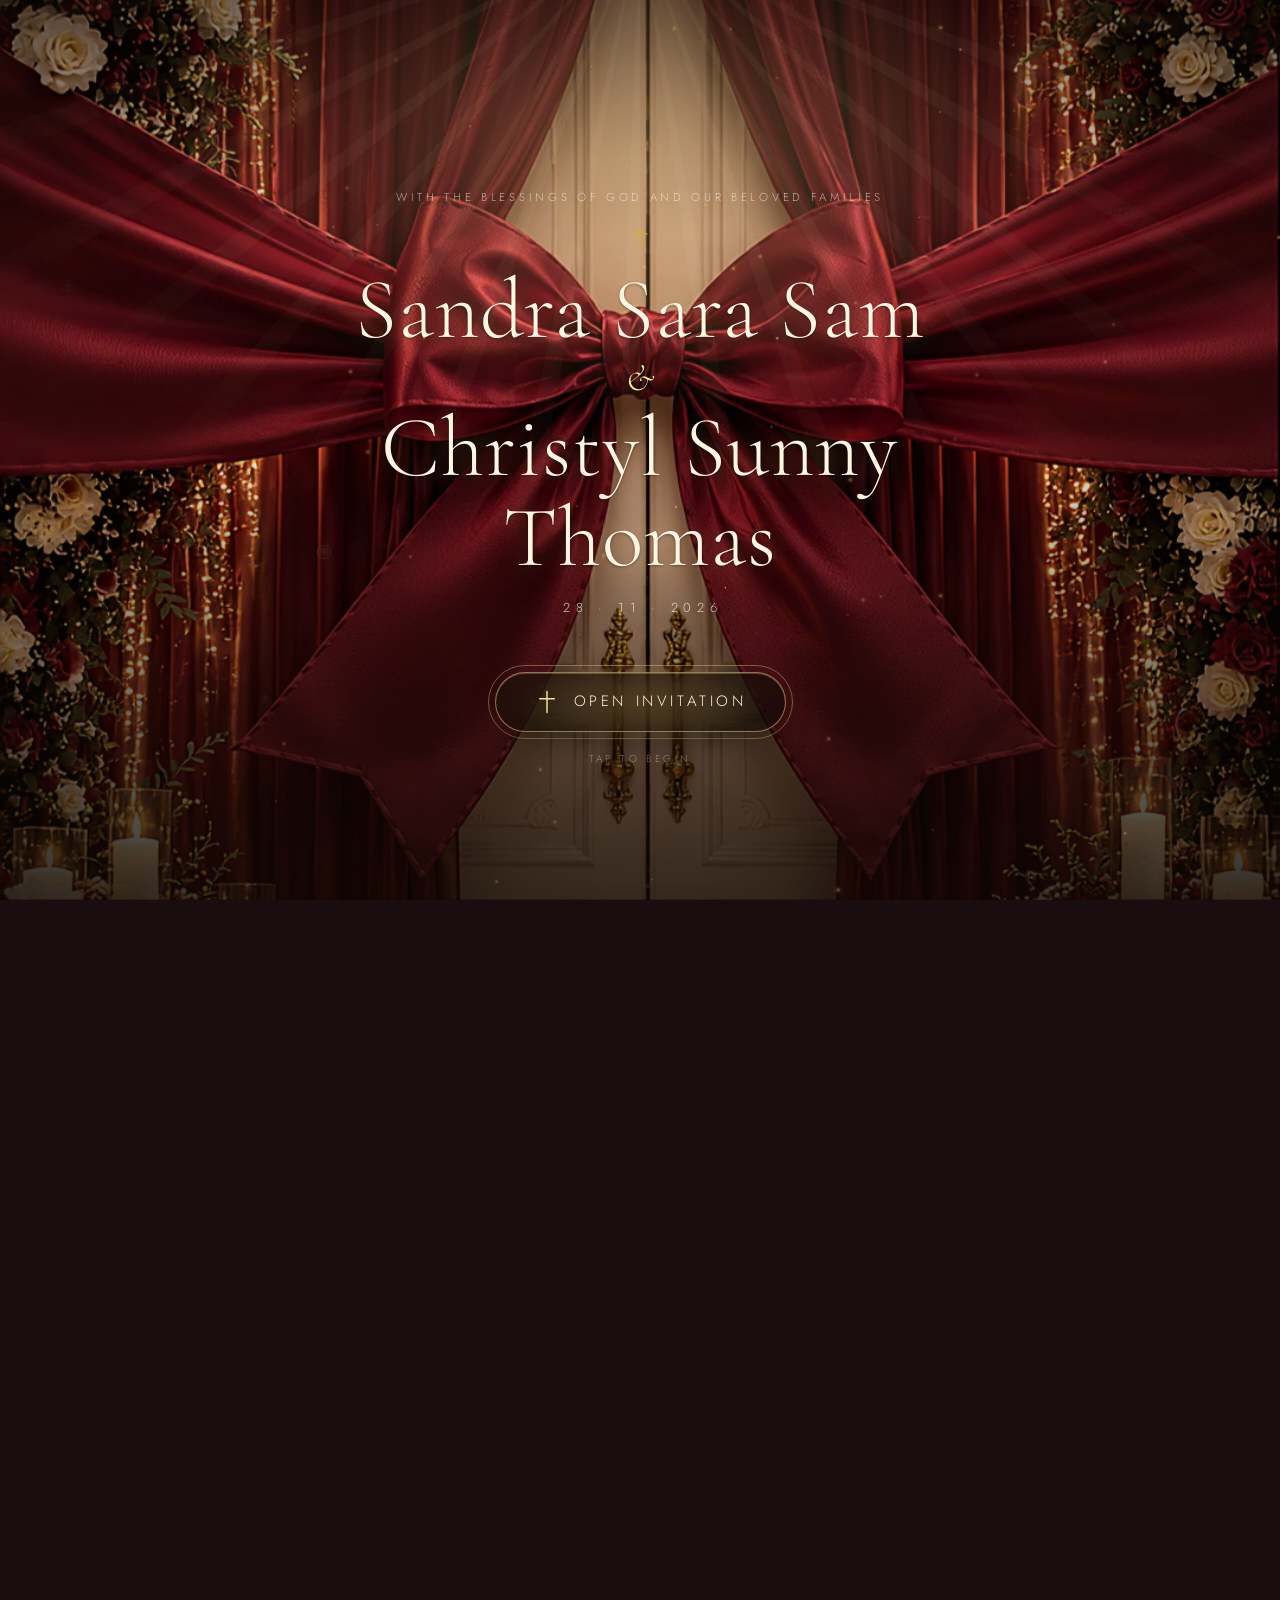
==== commit 7ae2e27d: "gallery" ====
--- a/index.html
+++ b/index.html
@@ -697,7 +697,7 @@
     </section>
 
 
-    <!-- ---------- GALLERY ----------
+    <!-- ---------- GALLERY ---------- -->
     <section id="gallery" class="scene scene--flow scene--ivory">
       <img class="section-bg" src="assets/images/decorations/wash-ivory.svg" alt="" loading="lazy" decoding="async">
       <div class="section-overlay" aria-hidden="true"></div>
@@ -726,29 +726,69 @@
           </div>
 
           <div class="photo-wall" id="photoWall" aria-label="Wedding photographs">
-            <!-- <figure class="photo-card photo-card--lg" data-enter="left" data-speed="0.05"
-              style="--rot:-3.2deg;--nudge-y:16px;--scale:1;--drift-delay:0s;">
+            <figure class="photo-card photo-card--lg" data-enter="left" data-speed="0.05"
+              style="--rot:-2.8deg;--nudge-y:12px;--scale:1;--drift-delay:0s;">
               <div class="photo-card__inner">
                 <div class="photo-card__paper">
-                  <img loading="lazy" decoding="async" src="assets/images/gallery/couple-01.jpg"
-                    data-placeholder="Photo 01" alt="Ashik Thomas and Irine Mariya Anto — cherished moment">
+                  <img loading="lazy" decoding="async" src="assets/images/gallery/SRA06859.JPG"
+                    data-placeholder="Moments" alt="Sandra Sara Sam &amp; Christyl Sunny Thomas">
                 </div>
               </div>
-            </figure> -->
-<!-- 
-            <figure class="photo-card photo-card--lg" data-enter="right" data-speed="-0.06"
-              style="--rot:3.6deg;--nudge-y:-10px;--scale:1.02;--drift-delay:.6s;">
+            </figure>
+
+            <figure class="photo-card photo-card--md" data-enter="up" data-speed="-0.04"
+              style="--rot:2.4deg;--nudge-y:-8px;--scale:1.01;--drift-delay:.4s;">
               <div class="photo-card__inner">
                 <div class="photo-card__paper">
-                  <img loading="lazy" decoding="async" src="assets/images/gallery/couple-02.jpg"
-                    data-placeholder="Photo 02" alt="Ashik Thomas and Irine Mariya Anto — portrait">
+                  <img loading="lazy" decoding="async" src="assets/images/gallery/SRA06930.JPG"
+                    data-placeholder="Moments" alt="Sandra Sara Sam &amp; Christyl Sunny Thomas">
                 </div>
               </div>
             </figure>
-          </div>
-        </div>
-      </div>
-    </section>  -->
+
+            <figure class="photo-card photo-card--lg" data-enter="right" data-speed="0.06"
+              style="--rot:-1.8deg;--nudge-y:14px;--scale:1;--drift-delay:.8s;">
+              <div class="photo-card__inner">
+                <div class="photo-card__paper">
+                  <img loading="lazy" decoding="async" src="assets/images/gallery/SRA07292.JPG"
+                    data-placeholder="Moments" alt="Sandra Sara Sam &amp; Christyl Sunny Thomas">
+                </div>
+              </div>
+            </figure>
+
+            <figure class="photo-card photo-card--md" data-enter="left" data-speed="-0.05"
+              style="--rot:2.8deg;--nudge-y:-10px;--scale:1.02;--drift-delay:.3s;">
+              <div class="photo-card__inner">
+                <div class="photo-card__paper">
+                  <img loading="lazy" decoding="async" src="assets/images/gallery/SRA07392.JPG"
+                    data-placeholder="Moments" alt="Sandra Sara Sam &amp; Christyl Sunny Thomas">
+                </div>
+              </div>
+            </figure>
+
+            <figure class="photo-card photo-card--lg" data-enter="up" data-speed="0.04"
+              style="--rot:-2.2deg;--nudge-y:8px;--scale:1;--drift-delay:.7s;">
+              <div class="photo-card__inner">
+                <div class="photo-card__paper">
+                  <img loading="lazy" decoding="async" src="assets/images/gallery/SRA07457.JPG"
+                    data-placeholder="Moments" alt="Sandra Sara Sam &amp; Christyl Sunny Thomas">
+                </div>
+              </div>
+            </figure>
+
+            <figure class="photo-card photo-card--md" data-enter="right" data-speed="-0.06"
+              style="--rot:3.2deg;--nudge-y:-6px;--scale:1.01;--drift-delay:1.1s;">
+              <div class="photo-card__inner">
+                <div class="photo-card__paper">
+                  <img loading="lazy" decoding="async" src="assets/images/gallery/SRA07830.JPG"
+                    data-placeholder="Moments" alt="Sandra Sara Sam &amp; Christyl Sunny Thomas">
+                </div>
+              </div>
+            </figure>
+          </div>
+        </div>
+      </div>
+    </section>
 
 
     <!-- ---------- RSVP ----------
--- a/css/style.css
+++ b/css/style.css
@@ -2345,7 +2345,7 @@
 .gallery-lede {
   max-width: 36em;
   margin-inline: auto;
-  color: var(--ink-soft);
+  color: rgba(255, 255, 255, 0.85);
   font-family: var(--f-display);
   font-style: italic;
   font-size: clamp(15px, 2.4vw, 18px);
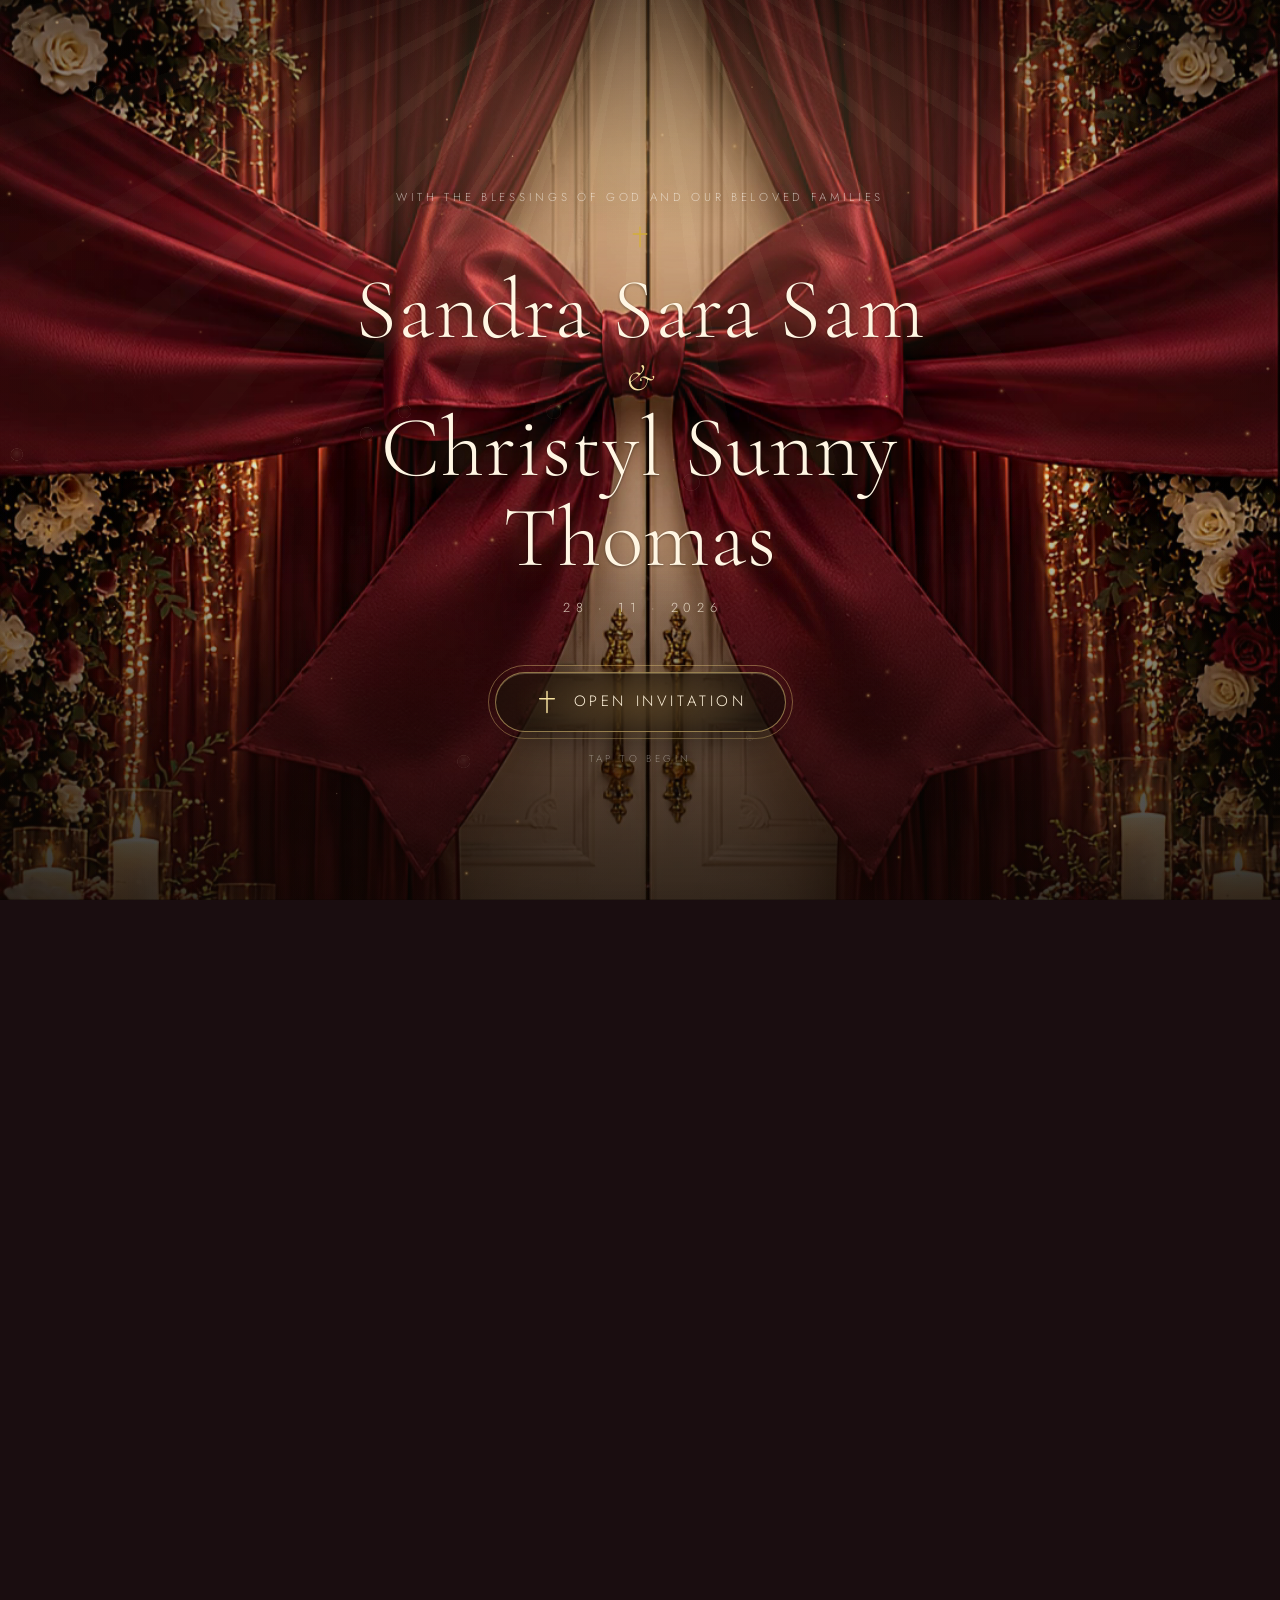
==== commit c13c56c6: "rsvp" ====
--- a/index.html
+++ b/index.html
@@ -791,7 +791,7 @@
     </section>
 
 
-    <!-- ---------- RSVP ----------
+    <!-- ---------- RSVP ---------- -->
     <section id="rsvp" class="scene scene--flow scene--beige">
       <img class="section-bg" src="assets/images/decorations/wash-beige.svg" alt="" loading="lazy" decoding="async">
       <div class="section-overlay" aria-hidden="true"></div>
@@ -814,8 +814,8 @@
           <span class="rsvp-card__corner rsvp-card__corner--bl" aria-hidden="true"></span>
           <span class="rsvp-card__corner rsvp-card__corner--br" aria-hidden="true"></span>
 
-           Decorative star -->
-          <!-- <span class="rsvp-star" aria-hidden="true">✦</span>
+          <!-- Decorative star -->
+          <span class="rsvp-star" aria-hidden="true">✦</span>
 
           <form id="rsvpForm" class="rsvp-form" autocomplete="on" novalidate>
             <div class="rsvp-field">
@@ -872,7 +872,7 @@
           </form>
         </div>
       </div>
-    </section>  -->
+    </section>
 
 
     <!-- ---------- THANK YOU ---------- -->
@@ -986,6 +986,53 @@
   </button>
 
 
+  <script>
+    document.addEventListener('DOMContentLoaded', function () {
+      var form = document.getElementById('rsvpForm');
+      if (!form) return;
+
+      form.addEventListener('submit', function (e) {
+        e.preventDefault();
+
+        var btn = document.getElementById('rsvpSubmit');
+        var originalHTML = btn.innerHTML;
+        btn.disabled = true;
+        btn.textContent = 'Sending...';
+
+        var attendEl = document.querySelector('input[name="attend"]:checked');
+
+        var payload = {
+          name: document.getElementById('rsvpName').value,
+          mobile: document.getElementById('rsvpMobile').value,
+          email: document.getElementById('rsvpEmail').value,
+          side: document.getElementById('rsvpSide').value,
+          attend: attendEl ? attendEl.value : '',
+          guests: document.getElementById('rsvpGuests').value
+        };
+
+        fetch('https://script.google.com/macros/s/AKfycbybYg9ow20RtrOH3TqdBJ9y4VppXfZZbxicGW7YOaJf7bCExDmG9k2X4ILiH3AYKuB65Q/exec', {
+          method: 'POST',
+          headers: { 'Content-Type': 'text/plain' },
+          body: JSON.stringify(payload)
+        })
+        .then(function (res) { return res.json(); })
+        .then(function () {
+          btn.textContent = 'RSVP Sent ✓';
+          form.reset();
+          setTimeout(function () {
+            btn.innerHTML = originalHTML;
+            btn.disabled = false;
+          }, 3000);
+        })
+        .catch(function () {
+          alert('Something went wrong. Please try again.');
+          btn.innerHTML = originalHTML;
+          btn.disabled = false;
+        });
+      });
+    });
+  </script>
+
   <script src="js/particles.js" defer></script>
   <script src="js/main.js" defer></script>
 </body>
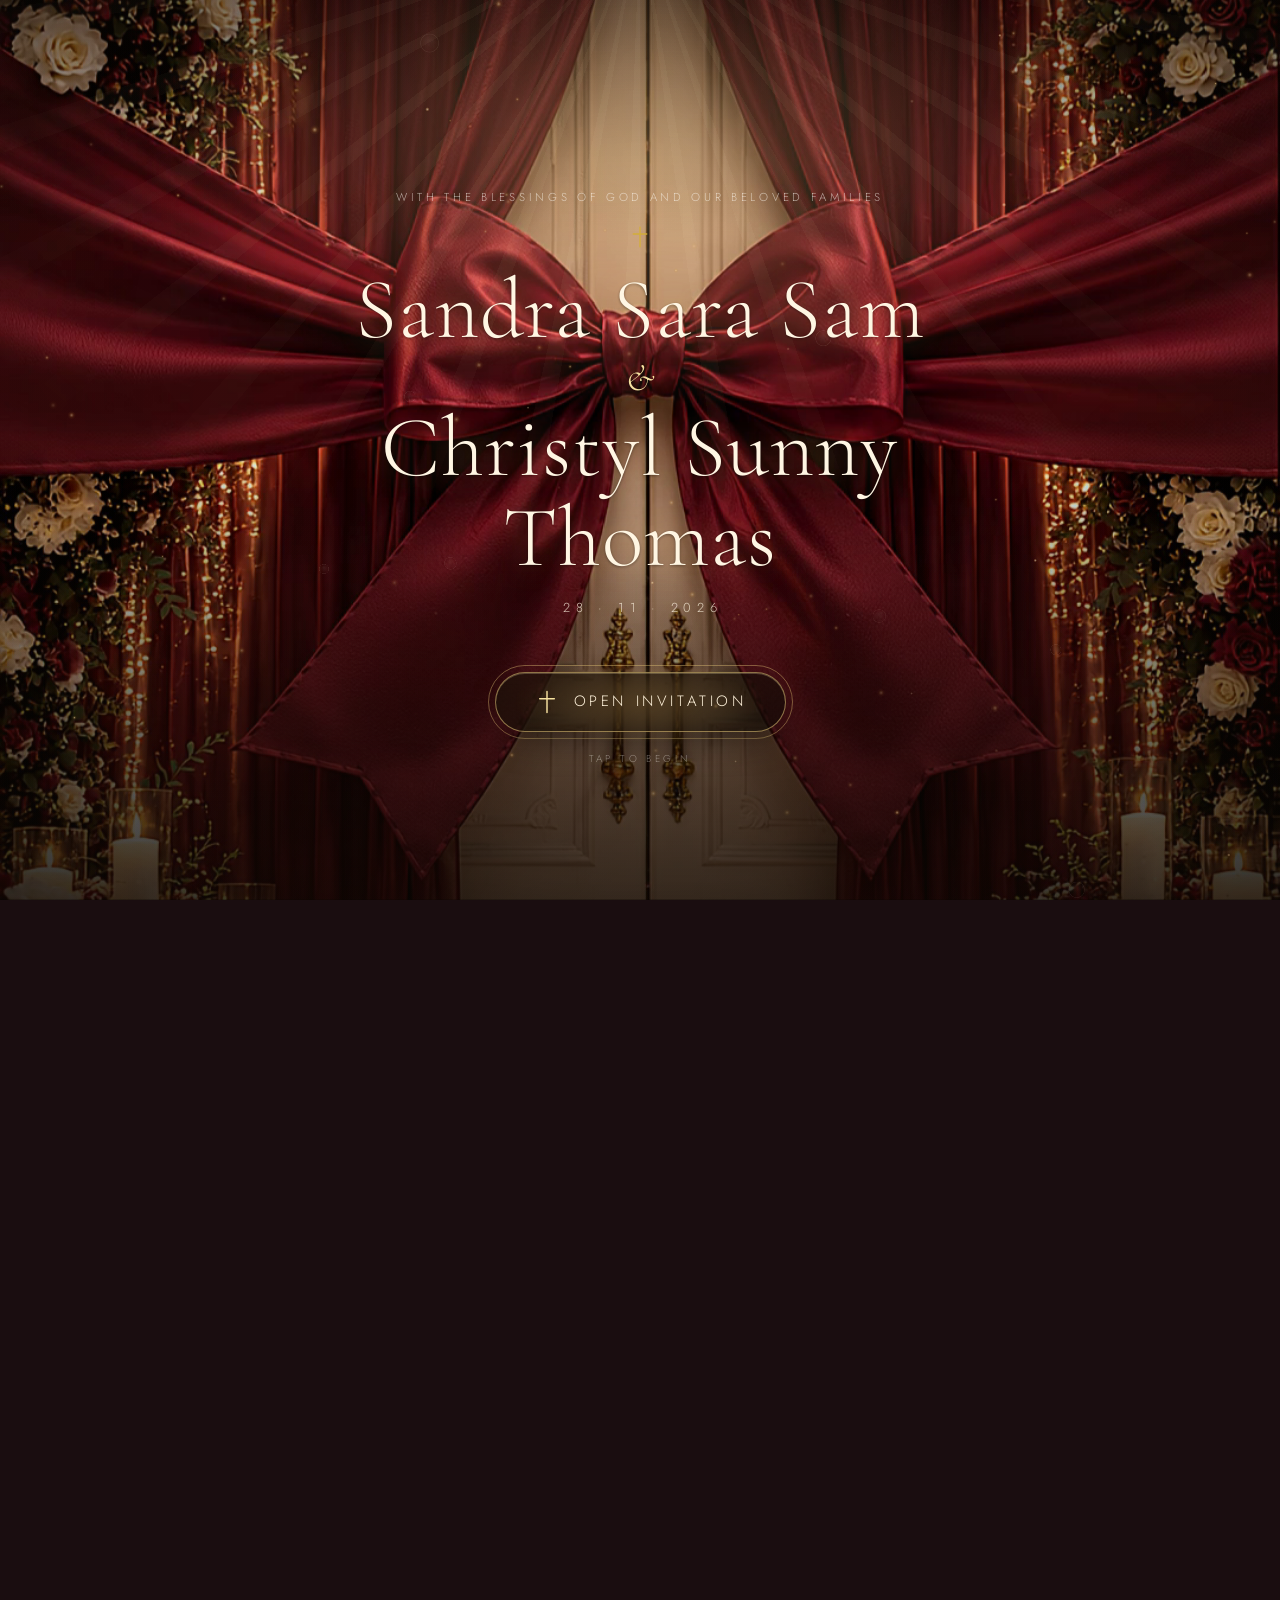
==== commit b7a030d7: "se" ====
--- a/index.html
+++ b/index.html
@@ -14,9 +14,9 @@
   <meta property="og:site_name" content="Sandra Sara Sam &amp; Christyl Sunny Thomas">
   <meta property="og:title" content="Sandra Sara Sam &amp; Christyl Sunny Thomas — Wedding Invitation">
   <meta property="og:description" content="Saturday, 28 November 2026 · Mallappally">
-  <meta property="og:url" content="https://sandra-cristy.vercel.app/">
-  <meta property="og:image" content="https://sandra-cristy.vercel.app/og.jpg">  
-  <meta property="og:image:secure_url" content="https://sandra-cristy.vercel.app/og.jpg">
+  <meta property="og:url" content="https://sandra-cristyl.vercel.app/">
+  <meta property="og:image" content="https://sandra-cristyl.vercel.app/og.jpg">  
+  <meta property="og:image:secure_url" content="https://sandra-cristyl.vercel.app/og.jpg">
   <meta property="og:image:type" content="image/jpeg">
   <meta property="og:image:width" content="1200">
   <meta property="og:image:height" content="630">
@@ -24,8 +24,8 @@
   <meta name="twitter:card" content="summary_large_image">
   <meta name="twitter:title" content="Sandra Sara Sam &amp; Christyl Sunny Thomas — Wedding Invitation">
   <meta name="twitter:description" content="Saturday, 28 November 2026 · Mallappally">
-  <meta name="twitter:image" content="https://sandra-cristy.vercel.app/og.jpg">
-  <link rel="image_src" href="https://sandra-cristy.vercel.app/og.jpg">
+  <meta name="twitter:image" content="https://sandra-cristyl.vercel.app/og.jpg">
+  <link rel="image_src" href="https://sandra-cristyl.vercel.app/og.jpg">
   <link rel="apple-touch-icon" href="">
 
   <link rel="preconnect" href="https://fonts.googleapis.com">
